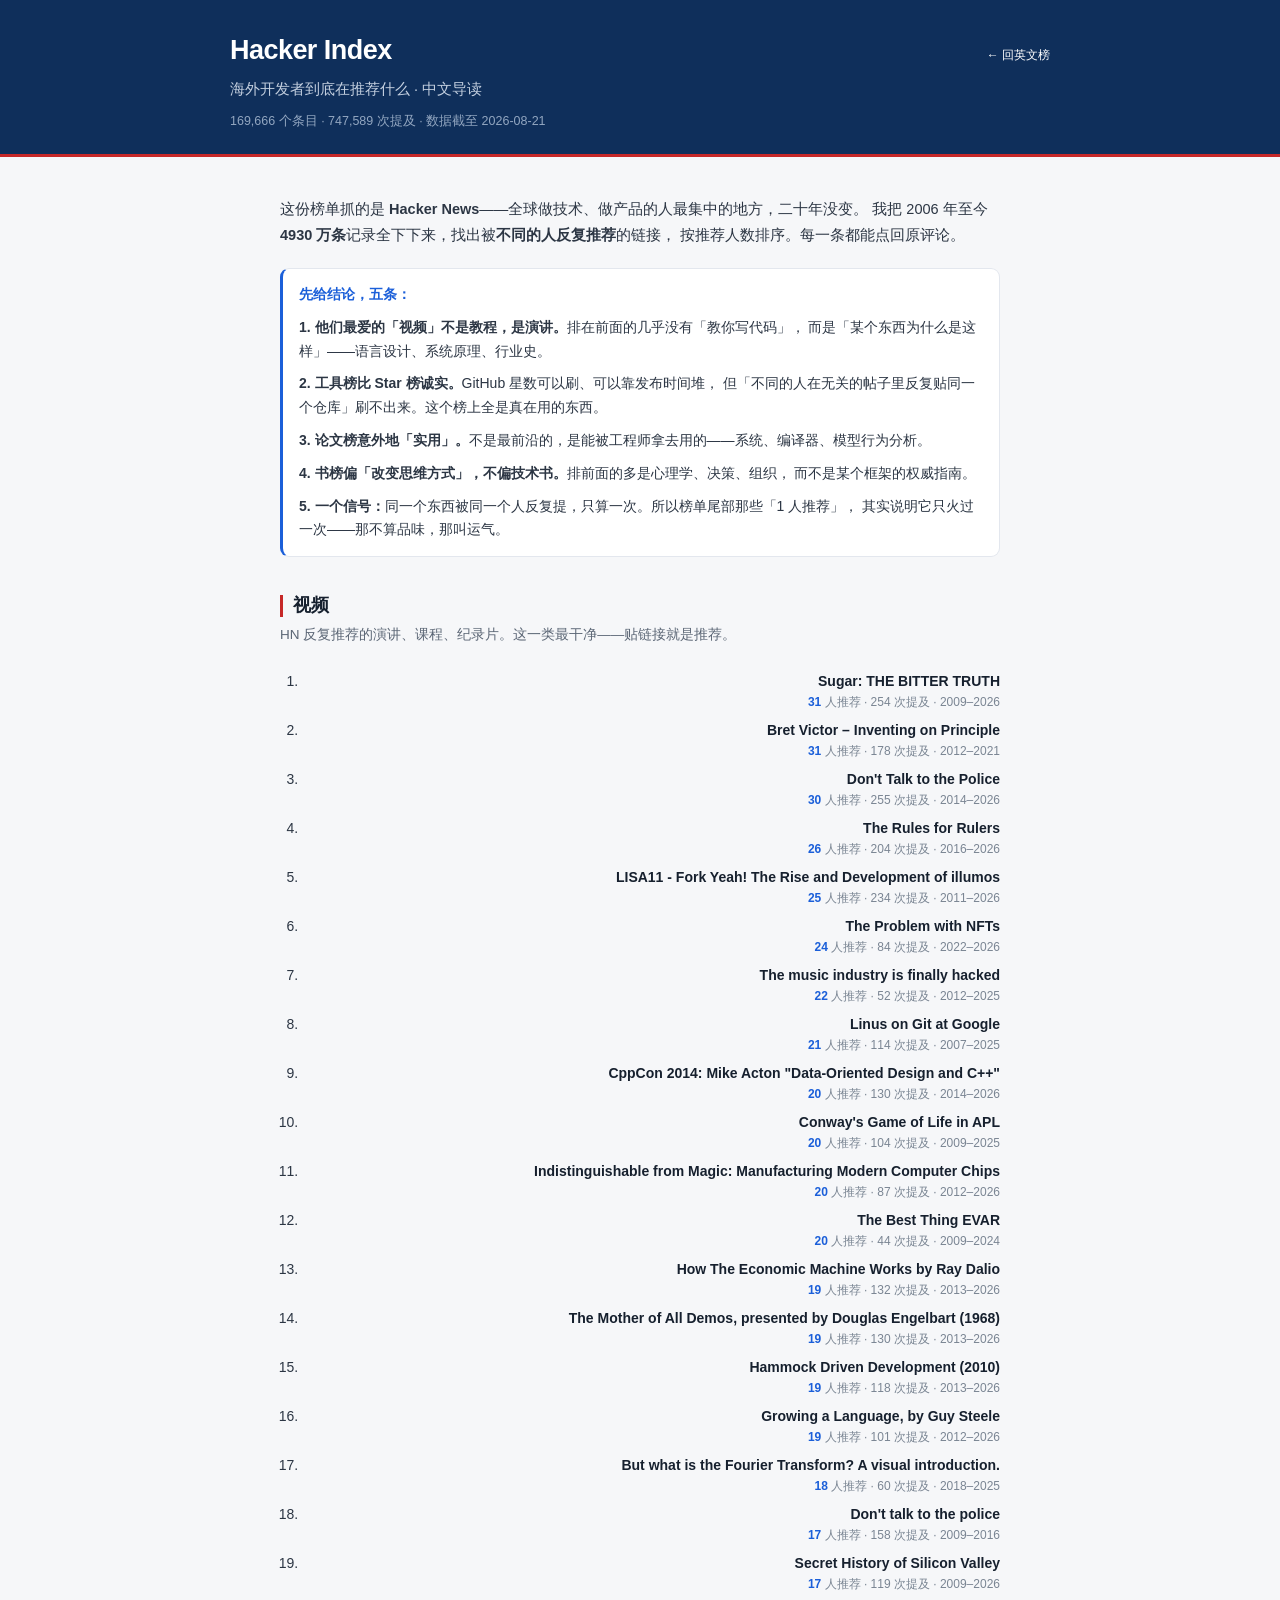
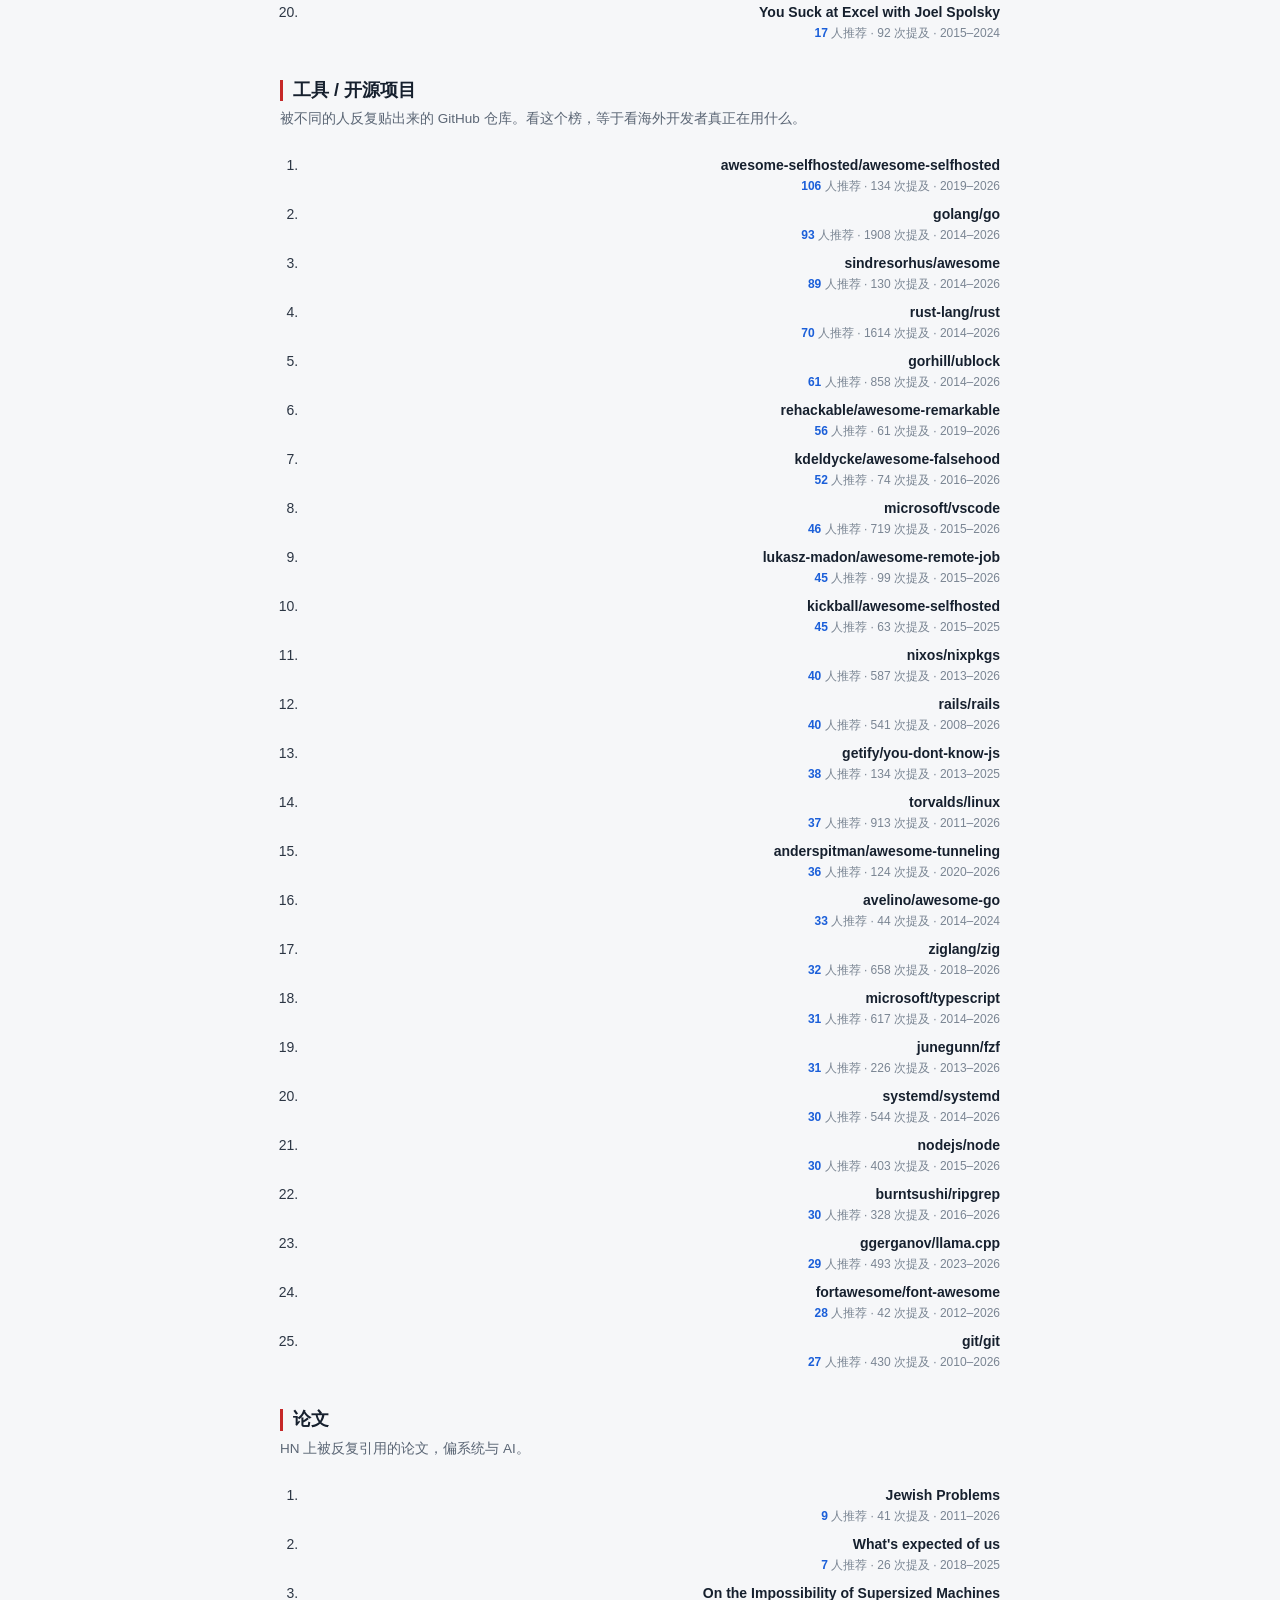
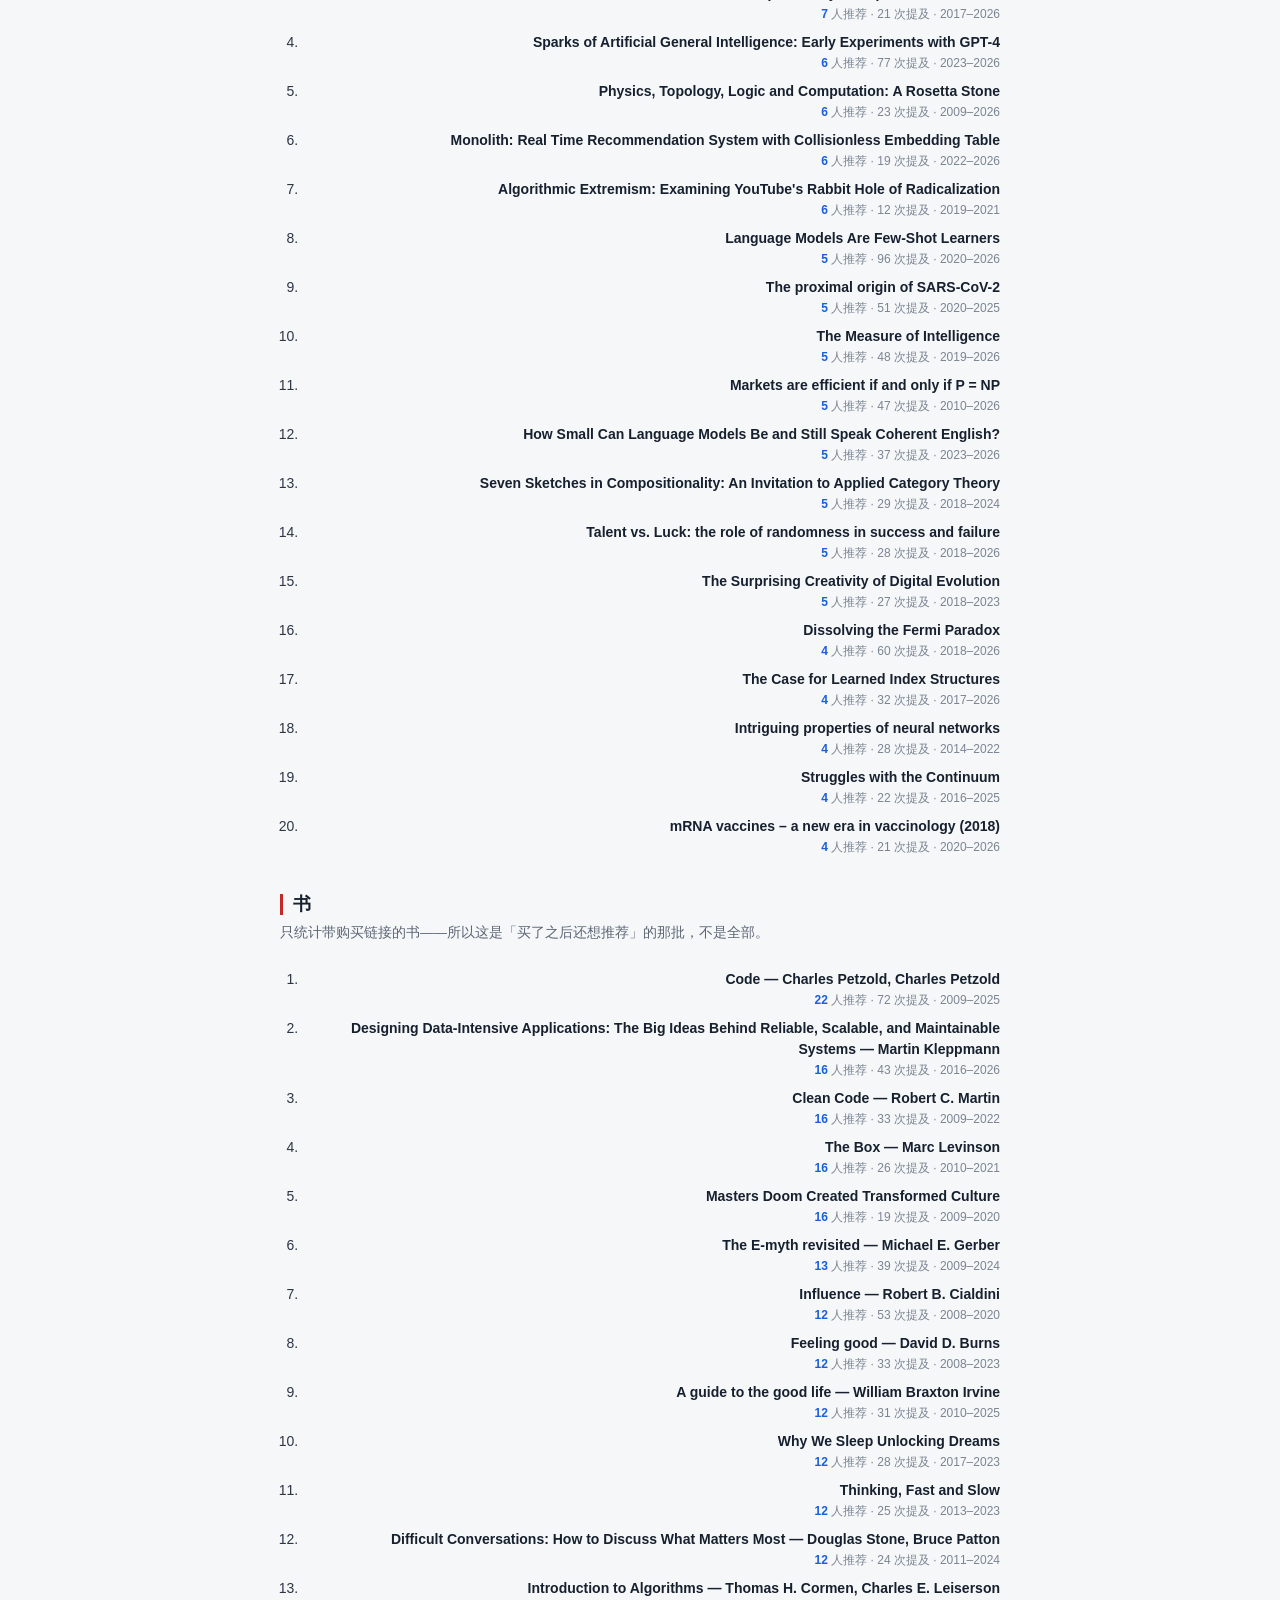
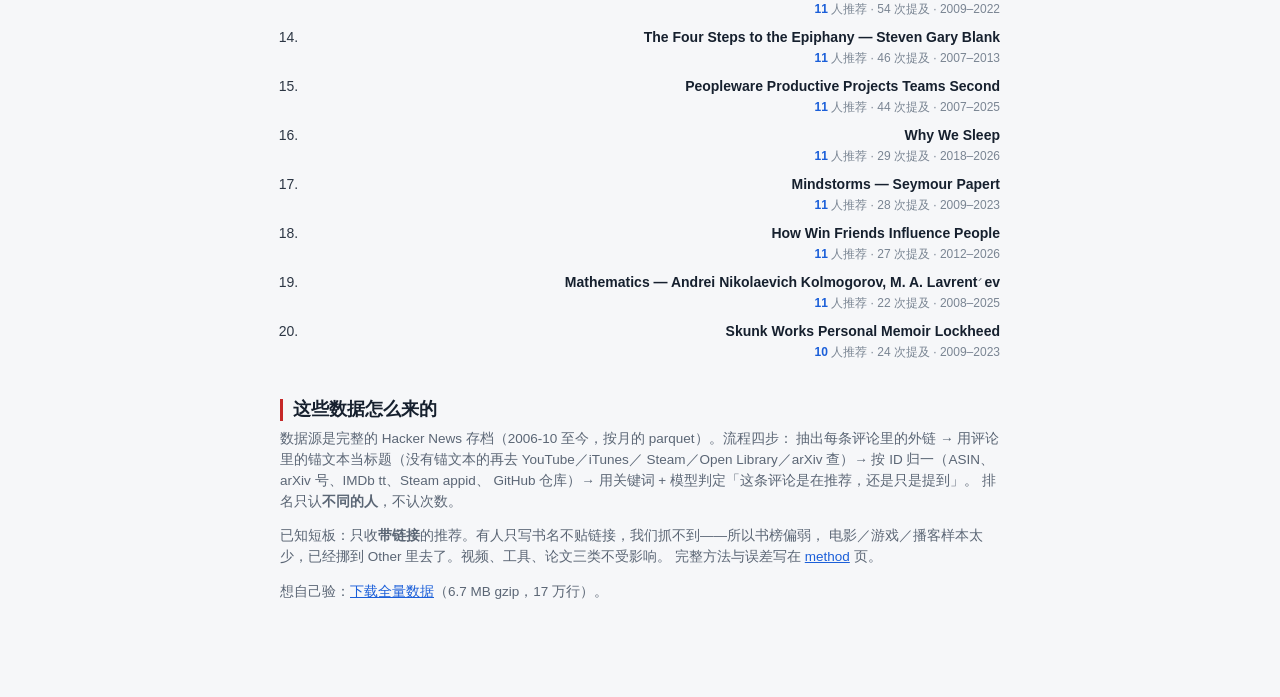
==== zh.html @ 1860032e "shell" ====
<!doctype html>
<html lang="zh-CN">
<head>
<meta charset="utf-8">
<meta name="viewport" content="width=device-width, initial-scale=1">
<title>海外开发者到底在推荐什么 · Hacker Index 中文导读</title>
<meta name="description" content="从 Hacker News 二十年 4930 万条记录里挖出来的品味画像：他们反复推荐的视频、工具、论文和书。">
<link rel="stylesheet" href="style.css">
<style>
  .prose { max-width: 760px; padding: 26px 20px 80px; }
  .prose h2 { font-size: 18px; margin: 38px 0 8px; padding-left: 10px; border-left: 3px solid var(--red); }
  .prose .blurb { color: #5b6675; font-size: 13.5px; margin: 0 0 14px; }
  ol.rank { margin: 0; padding-left: 22px; }
  ol.rank li { margin: 9px 0; font-size: 14px; line-height: 1.5; }
  ol.rank a { color: var(--ink); text-decoration: none; font-weight: 560; }
  ol.rank a:hover { color: var(--blue); text-decoration: underline; }
  ol.rank .m { display: block; color: #7a8593; font-size: 12px; margin-top: 1px; font-variant-numeric: tabular-nums; }
  ol.rank .m b { color: var(--blue); }
  .lede-cn { font-size: 15px; color: #33404f; line-height: 1.75; }
  .take { background: var(--card); border: 1px solid var(--line); border-left: 3px solid var(--blue);
           border-radius: 9px; padding: 14px 16px; margin: 20px 0; }
  .take p { margin: 0 0 9px; font-size: 14px; line-height: 1.7; }
  .take p:last-child { margin-bottom: 0; }
  .k { color: var(--blue); font-weight: 600; }
</style>
</head>
<body>
<header class="masthead">
  <div class="wrap">
    <div class="topline">
      <h1><a href="./" style="color:inherit;text-decoration:none">Hacker Index</a></h1>
      <div class="lang"><a href="./" style="color:#fff;font-size:12px;text-decoration:none">← 回英文榜</a></div>
    </div>
    <p class="lede">海外开发者到底在推荐什么 · 中文导读</p>
    <p class="stats">169,666 个条目 · 747,589 次提及 · 数据截至 2026-08-21</p>
  </div>
</header>

<main class="wrap prose">
  <p class="lede-cn">
    这份榜单抓的是 <b>Hacker News</b>——全球做技术、做产品的人最集中的地方，二十年没变。
    我把 2006 年至今 <b>4930 万条</b>记录全下下来，找出被<b>不同的人反复推荐</b>的链接，
    按推荐人数排序。每一条都能点回原评论。
  </p>

  <div class="take">
    <p><span class="k">先给结论，五条：</span></p>
    <p><b>1. 他们最爱的「视频」不是教程，是演讲。</b>排在前面的几乎没有「教你写代码」，
       而是「某个东西为什么是这样」——语言设计、系统原理、行业史。</p>
    <p><b>2. 工具榜比 Star 榜诚实。</b>GitHub 星数可以刷、可以靠发布时间堆，
       但「不同的人在无关的帖子里反复贴同一个仓库」刷不出来。这个榜上全是真在用的东西。</p>
    <p><b>3. 论文榜意外地「实用」。</b>不是最前沿的，是能被工程师拿去用的——系统、编译器、模型行为分析。</p>
    <p><b>4. 书榜偏「改变思维方式」，不偏技术书。</b>排前面的多是心理学、决策、组织，
       而不是某个框架的权威指南。</p>
    <p><b>5. 一个信号：</b>同一个东西被同一个人反复提，只算一次。所以榜单尾部那些「1 人推荐」，
       其实说明它只火过一次——那不算品味，那叫运气。</p>
  </div>

  <h2>视频</h2>
  <p class="blurb">HN 反复推荐的演讲、课程、纪录片。这一类最干净——贴链接就是推荐。</p>
  <ol class="rank">
<li><a href="https://www.youtube.com/watch?v=dBnniua6-oM" target="_blank" rel="noopener nofollow">Sugar: THE BITTER TRUTH</a><span class="m"><b>31</b> 人推荐 · 254 次提及 · 2009–2026</span></li>
<li><a href="http://vimeo.com/36579366" target="_blank" rel="noopener nofollow">Bret Victor – Inventing on Principle</a><span class="m"><b>31</b> 人推荐 · 178 次提及 · 2012–2021</span></li>
<li><a href="https://www.youtube.com/watch?v=d-7o9xYp7eE" target="_blank" rel="noopener nofollow">Don't Talk to the Police</a><span class="m"><b>30</b> 人推荐 · 255 次提及 · 2014–2026</span></li>
<li><a href="https://www.youtube.com/watch?v=rStL7niR7gs" target="_blank" rel="noopener nofollow">The Rules for Rulers</a><span class="m"><b>26</b> 人推荐 · 204 次提及 · 2016–2026</span></li>
<li><a href="https://www.youtube.com/watch?v=-zRN7XLCRhc" target="_blank" rel="noopener nofollow">LISA11 - Fork Yeah! The Rise and Development of illumos</a><span class="m"><b>25</b> 人推荐 · 234 次提及 · 2011–2026</span></li>
<li><a href="https://www.youtube.com/watch?v=YQ_xWvX1n9g" target="_blank" rel="noopener nofollow">The Problem with NFTs</a><span class="m"><b>24</b> 人推荐 · 84 次提及 · 2022–2026</span></li>
<li><a href="https://www.youtube.com/watch?v=5pidokakU4I" target="_blank" rel="noopener nofollow">The music industry is finally hacked</a><span class="m"><b>22</b> 人推荐 · 52 次提及 · 2012–2025</span></li>
<li><a href="https://www.youtube.com/watch?v=4XpnKHJAok8" target="_blank" rel="noopener nofollow">Linus on Git at Google</a><span class="m"><b>21</b> 人推荐 · 114 次提及 · 2007–2025</span></li>
<li><a href="https://www.youtube.com/watch?v=rX0ItVEVjHc" target="_blank" rel="noopener nofollow">CppCon 2014: Mike Acton "Data-Oriented Design and C++"</a><span class="m"><b>20</b> 人推荐 · 130 次提及 · 2014–2026</span></li>
<li><a href="https://www.youtube.com/watch?v=a9xAKttWgP4" target="_blank" rel="noopener nofollow">Conway's Game of Life in APL</a><span class="m"><b>20</b> 人推荐 · 104 次提及 · 2009–2025</span></li>
<li><a href="https://www.youtube.com/watch?v=NGFhc8R_uO4" target="_blank" rel="noopener nofollow">Indistinguishable from Magic: Manufacturing Modern Computer Chips</a><span class="m"><b>20</b> 人推荐 · 87 次提及 · 2012–2026</span></li>
<li><a href="http://www.youtube.com/watch?v=8r1CZTLk-Gk" target="_blank" rel="noopener nofollow">The Best Thing EVAR</a><span class="m"><b>20</b> 人推荐 · 44 次提及 · 2009–2024</span></li>
<li><a href="https://www.youtube.com/watch?v=PHe0bXAIuk0" target="_blank" rel="noopener nofollow">How The Economic Machine Works by Ray Dalio</a><span class="m"><b>19</b> 人推荐 · 132 次提及 · 2013–2026</span></li>
<li><a href="https://www.youtube.com/watch?v=yJDv-zdhzMY" target="_blank" rel="noopener nofollow">The Mother of All Demos, presented by Douglas Engelbart (1968)</a><span class="m"><b>19</b> 人推荐 · 130 次提及 · 2013–2026</span></li>
<li><a href="https://www.youtube.com/watch?v=f84n5oFoZBc" target="_blank" rel="noopener nofollow">Hammock Driven Development (2010)</a><span class="m"><b>19</b> 人推荐 · 118 次提及 · 2013–2026</span></li>
<li><a href="https://www.youtube.com/watch?v=_ahvzDzKdB0" target="_blank" rel="noopener nofollow">Growing a Language, by Guy Steele</a><span class="m"><b>19</b> 人推荐 · 101 次提及 · 2012–2026</span></li>
<li><a href="https://www.youtube.com/watch?v=spUNpyF58BY" target="_blank" rel="noopener nofollow">But what is the Fourier Transform? A visual introduction.</a><span class="m"><b>18</b> 人推荐 · 60 次提及 · 2018–2025</span></li>
<li><a href="https://www.youtube.com/watch?v=6wXkI4t7nuc" target="_blank" rel="noopener nofollow">Don't talk to the police</a><span class="m"><b>17</b> 人推荐 · 158 次提及 · 2009–2016</span></li>
<li><a href="https://www.youtube.com/watch?v=ZTC_RxWN_xo" target="_blank" rel="noopener nofollow">Secret History of Silicon Valley</a><span class="m"><b>17</b> 人推荐 · 119 次提及 · 2009–2026</span></li>
<li><a href="https://www.youtube.com/watch?v=0nbkaYsR94c" target="_blank" rel="noopener nofollow">You Suck at Excel with Joel Spolsky</a><span class="m"><b>17</b> 人推荐 · 92 次提及 · 2015–2024</span></li>
  </ol>

  <h2>工具 / 开源项目</h2>
  <p class="blurb">被不同的人反复贴出来的 GitHub 仓库。看这个榜，等于看海外开发者真正在用什么。</p>
  <ol class="rank">
<li><a href="https://github.com/awesome-selfhosted/awesome-selfhosted" target="_blank" rel="noopener nofollow">awesome-selfhosted/awesome-selfhosted</a><span class="m"><b>106</b> 人推荐 · 134 次提及 · 2019–2026</span></li>
<li><a href="https://github.com/golang/go/wiki/SliceTricks" target="_blank" rel="noopener nofollow">golang/go</a><span class="m"><b>93</b> 人推荐 · 1908 次提及 · 2014–2026</span></li>
<li><a href="https://github.com/sindresorhus/awesome" target="_blank" rel="noopener nofollow">sindresorhus/awesome</a><span class="m"><b>89</b> 人推荐 · 130 次提及 · 2014–2026</span></li>
<li><a href="https://github.com/rust-lang/rust/issues/54878" target="_blank" rel="noopener nofollow">rust-lang/rust</a><span class="m"><b>70</b> 人推荐 · 1614 次提及 · 2014–2026</span></li>
<li><a href="https://github.com/gorhill/uBlock" target="_blank" rel="noopener nofollow">gorhill/ublock</a><span class="m"><b>61</b> 人推荐 · 858 次提及 · 2014–2026</span></li>
<li><a href="https://github.com/reHackable/awesome-reMarkable" target="_blank" rel="noopener nofollow">rehackable/awesome-remarkable</a><span class="m"><b>56</b> 人推荐 · 61 次提及 · 2019–2026</span></li>
<li><a href="https://github.com/kdeldycke/awesome-falsehood" target="_blank" rel="noopener nofollow">kdeldycke/awesome-falsehood</a><span class="m"><b>52</b> 人推荐 · 74 次提及 · 2016–2026</span></li>
<li><a href="https://github.com/microsoft/vscode" target="_blank" rel="noopener nofollow">microsoft/vscode</a><span class="m"><b>46</b> 人推荐 · 719 次提及 · 2015–2026</span></li>
<li><a href="https://github.com/lukasz-madon/awesome-remote-job" target="_blank" rel="noopener nofollow">lukasz-madon/awesome-remote-job</a><span class="m"><b>45</b> 人推荐 · 99 次提及 · 2015–2026</span></li>
<li><a href="https://github.com/Kickball/awesome-selfhosted" target="_blank" rel="noopener nofollow">kickball/awesome-selfhosted</a><span class="m"><b>45</b> 人推荐 · 63 次提及 · 2015–2025</span></li>
<li><a href="https://github.com/NixOS/nixpkgs" target="_blank" rel="noopener nofollow">nixos/nixpkgs</a><span class="m"><b>40</b> 人推荐 · 587 次提及 · 2013–2026</span></li>
<li><a href="https://github.com/rails/rails/issues/5228" target="_blank" rel="noopener nofollow">rails/rails</a><span class="m"><b>40</b> 人推荐 · 541 次提及 · 2008–2026</span></li>
<li><a href="https://github.com/getify/You-Dont-Know-JS" target="_blank" rel="noopener nofollow">getify/you-dont-know-js</a><span class="m"><b>38</b> 人推荐 · 134 次提及 · 2013–2025</span></li>
<li><a href="https://github.com/torvalds/linux" target="_blank" rel="noopener nofollow">torvalds/linux</a><span class="m"><b>37</b> 人推荐 · 913 次提及 · 2011–2026</span></li>
<li><a href="https://github.com/anderspitman/awesome-tunneling" target="_blank" rel="noopener nofollow">anderspitman/awesome-tunneling</a><span class="m"><b>36</b> 人推荐 · 124 次提及 · 2020–2026</span></li>
<li><a href="https://github.com/avelino/awesome-go" target="_blank" rel="noopener nofollow">avelino/awesome-go</a><span class="m"><b>33</b> 人推荐 · 44 次提及 · 2014–2024</span></li>
<li><a href="https://github.com/ziglang/zig/issues/16270" target="_blank" rel="noopener nofollow">ziglang/zig</a><span class="m"><b>32</b> 人推荐 · 658 次提及 · 2018–2026</span></li>
<li><a href="https://github.com/microsoft/TypeScript/issues/14833" target="_blank" rel="noopener nofollow">microsoft/typescript</a><span class="m"><b>31</b> 人推荐 · 617 次提及 · 2014–2026</span></li>
<li><a href="https://github.com/junegunn/fzf" target="_blank" rel="noopener nofollow">junegunn/fzf</a><span class="m"><b>31</b> 人推荐 · 226 次提及 · 2013–2026</span></li>
<li><a href="https://github.com/systemd/systemd/issues/2402" target="_blank" rel="noopener nofollow">systemd/systemd</a><span class="m"><b>30</b> 人推荐 · 544 次提及 · 2014–2026</span></li>
<li><a href="https://github.com/nodejs/node" target="_blank" rel="noopener nofollow">nodejs/node</a><span class="m"><b>30</b> 人推荐 · 403 次提及 · 2015–2026</span></li>
<li><a href="https://github.com/BurntSushi/ripgrep" target="_blank" rel="noopener nofollow">burntsushi/ripgrep</a><span class="m"><b>30</b> 人推荐 · 328 次提及 · 2016–2026</span></li>
<li><a href="https://github.com/ggerganov/llama.cpp" target="_blank" rel="noopener nofollow">ggerganov/llama.cpp</a><span class="m"><b>29</b> 人推荐 · 493 次提及 · 2023–2026</span></li>
<li><a href="https://github.com/FortAwesome/Font-Awesome" target="_blank" rel="noopener nofollow">fortawesome/font-awesome</a><span class="m"><b>28</b> 人推荐 · 42 次提及 · 2012–2026</span></li>
<li><a href="https://github.com/git/git" target="_blank" rel="noopener nofollow">git/git</a><span class="m"><b>27</b> 人推荐 · 430 次提及 · 2010–2026</span></li>
  </ol>

  <h2>论文</h2>
  <p class="blurb">HN 上被反复引用的论文，偏系统与 AI。</p>
  <ol class="rank">
<li><a href="https://arxiv.org/abs/1110.1556" target="_blank" rel="noopener nofollow">Jewish Problems</a><span class="m"><b>9</b> 人推荐 · 41 次提及 · 2011–2026</span></li>
<li><a href="https://www.nature.com/articles/436150a" target="_blank" rel="noopener nofollow">What's expected of us</a><span class="m"><b>7</b> 人推荐 · 26 次提及 · 2018–2025</span></li>
<li><a href="https://arxiv.org/abs/1703.10987" target="_blank" rel="noopener nofollow">On the Impossibility of Supersized Machines</a><span class="m"><b>7</b> 人推荐 · 21 次提及 · 2017–2026</span></li>
<li><a href="https://arxiv.org/abs/2303.12712" target="_blank" rel="noopener nofollow">Sparks of Artificial General Intelligence: Early Experiments with GPT-4</a><span class="m"><b>6</b> 人推荐 · 77 次提及 · 2023–2026</span></li>
<li><a href="https://arxiv.org/abs/0903.0340" target="_blank" rel="noopener nofollow">Physics, Topology, Logic and Computation: A Rosetta Stone</a><span class="m"><b>6</b> 人推荐 · 23 次提及 · 2009–2026</span></li>
<li><a href="https://arxiv.org/abs/2209.07663" target="_blank" rel="noopener nofollow">Monolith: Real Time Recommendation System with Collisionless Embedding Table</a><span class="m"><b>6</b> 人推荐 · 19 次提及 · 2022–2026</span></li>
<li><a href="https://arxiv.org/abs/1912.11211" target="_blank" rel="noopener nofollow">Algorithmic Extremism: Examining YouTube's Rabbit Hole of Radicalization</a><span class="m"><b>6</b> 人推荐 · 12 次提及 · 2019–2021</span></li>
<li><a href="https://arxiv.org/abs/2005.14165" target="_blank" rel="noopener nofollow">Language Models Are Few-Shot Learners</a><span class="m"><b>5</b> 人推荐 · 96 次提及 · 2020–2026</span></li>
<li><a href="https://www.nature.com/articles/s41591-020-0820-9" target="_blank" rel="noopener nofollow">The proximal origin of SARS-CoV-2</a><span class="m"><b>5</b> 人推荐 · 51 次提及 · 2020–2025</span></li>
<li><a href="https://arxiv.org/abs/1911.01547" target="_blank" rel="noopener nofollow">The Measure of Intelligence</a><span class="m"><b>5</b> 人推荐 · 48 次提及 · 2019–2026</span></li>
<li><a href="https://arxiv.org/abs/1002.2284" target="_blank" rel="noopener nofollow">Markets are efficient if and only if P = NP</a><span class="m"><b>5</b> 人推荐 · 47 次提及 · 2010–2026</span></li>
<li><a href="https://arxiv.org/abs/2305.07759" target="_blank" rel="noopener nofollow">How Small Can Language Models Be and Still Speak Coherent English?</a><span class="m"><b>5</b> 人推荐 · 37 次提及 · 2023–2026</span></li>
<li><a href="https://arxiv.org/abs/1803.05316" target="_blank" rel="noopener nofollow">Seven Sketches in Compositionality: An Invitation to Applied Category Theory</a><span class="m"><b>5</b> 人推荐 · 29 次提及 · 2018–2024</span></li>
<li><a href="https://arxiv.org/abs/1802.07068" target="_blank" rel="noopener nofollow">Talent vs. Luck: the role of randomness in success and failure</a><span class="m"><b>5</b> 人推荐 · 28 次提及 · 2018–2026</span></li>
<li><a href="https://arxiv.org/abs/1803.03453" target="_blank" rel="noopener nofollow">The Surprising Creativity of Digital Evolution</a><span class="m"><b>5</b> 人推荐 · 27 次提及 · 2018–2023</span></li>
<li><a href="https://arxiv.org/abs/1806.02404" target="_blank" rel="noopener nofollow">Dissolving the Fermi Paradox</a><span class="m"><b>4</b> 人推荐 · 60 次提及 · 2018–2026</span></li>
<li><a href="https://arxiv.org/abs/1712.01208" target="_blank" rel="noopener nofollow">The Case for Learned Index Structures</a><span class="m"><b>4</b> 人推荐 · 32 次提及 · 2017–2026</span></li>
<li><a href="https://arxiv.org/abs/1312.6199" target="_blank" rel="noopener nofollow">Intriguing properties of neural networks</a><span class="m"><b>4</b> 人推荐 · 28 次提及 · 2014–2022</span></li>
<li><a href="https://arxiv.org/abs/1609.01421" target="_blank" rel="noopener nofollow">Struggles with the Continuum</a><span class="m"><b>4</b> 人推荐 · 22 次提及 · 2016–2025</span></li>
<li><a href="https://www.nature.com/articles/nrd.2017.243" target="_blank" rel="noopener nofollow">mRNA vaccines – a new era in vaccinology (2018)</a><span class="m"><b>4</b> 人推荐 · 21 次提及 · 2020–2026</span></li>
  </ol>

  <h2>书</h2>
  <p class="blurb">只统计带购买链接的书——所以这是「买了之后还想推荐」的那批，不是全部。</p>
  <ol class="rank">
<li><a href="https://www.amazon.com/Code-Language-Computer-Hardware-Software/dp/0735611319" target="_blank" rel="noopener nofollow">Code — Charles Petzold, Charles Petzold</a><span class="m"><b>22</b> 人推荐 · 72 次提及 · 2009–2025</span></li>
<li><a href="https://www.amazon.com/Designing-Data-Intensive-Applications-Reliable-Maintainable/dp/1449373321" target="_blank" rel="noopener nofollow">Designing Data-Intensive Applications: The Big Ideas Behind Reliable, Scalable, and Maintainable Systems — Martin Kleppmann</a><span class="m"><b>16</b> 人推荐 · 43 次提及 · 2016–2026</span></li>
<li><a href="http://www.amazon.com/Clean-Code-Handbook-Software-Craftsmanship/dp/0132350882" target="_blank" rel="noopener nofollow">Clean Code — Robert C. Martin</a><span class="m"><b>16</b> 人推荐 · 33 次提及 · 2009–2022</span></li>
<li><a href="http://www.amazon.com/The-Box-Shipping-Container-Smaller/dp/0691136408" target="_blank" rel="noopener nofollow">The Box — Marc Levinson</a><span class="m"><b>16</b> 人推荐 · 26 次提及 · 2010–2021</span></li>
<li><a href="http://www.amazon.com/Masters-Doom-Created-Transformed-Culture/dp/0812972155" target="_blank" rel="noopener nofollow">Masters Doom Created Transformed Culture</a><span class="m"><b>16</b> 人推荐 · 19 次提及 · 2009–2020</span></li>
<li><a href="http://www.amazon.com/E-Myth-Revisited-Small-Businesses-About/dp/0887307280" target="_blank" rel="noopener nofollow">The E-myth revisited — Michael E. Gerber</a><span class="m"><b>13</b> 人推荐 · 39 次提及 · 2009–2024</span></li>
<li><a href="https://www.amazon.com/Influence-Psychology-Persuasion-Robert-Cialdini/dp/006124189X" target="_blank" rel="noopener nofollow">Influence — Robert B. Cialdini</a><span class="m"><b>12</b> 人推荐 · 53 次提及 · 2008–2020</span></li>
<li><a href="https://www.amazon.com/Feeling-Good-New-Mood-Therapy/dp/0380810336" target="_blank" rel="noopener nofollow">Feeling good — David D. Burns</a><span class="m"><b>12</b> 人推荐 · 33 次提及 · 2008–2023</span></li>
<li><a href="http://www.amazon.com/Guide-Good-Life-Ancient-Stoic/dp/0195374614" target="_blank" rel="noopener nofollow">A guide to the good life — William Braxton Irvine</a><span class="m"><b>12</b> 人推荐 · 31 次提及 · 2010–2025</span></li>
<li><a href="https://www.amazon.com/Why-We-Sleep-Unlocking-Dreams/dp/1501144316" target="_blank" rel="noopener nofollow">Why We Sleep Unlocking Dreams</a><span class="m"><b>12</b> 人推荐 · 28 次提及 · 2017–2023</span></li>
<li><a href="http://www.amazon.com/Thinking-Fast-Slow-Daniel-Kahneman/dp/0374533555" target="_blank" rel="noopener nofollow">Thinking, Fast and Slow</a><span class="m"><b>12</b> 人推荐 · 25 次提及 · 2013–2023</span></li>
<li><a href="https://www.amazon.com/Difficult-Conversations-Discuss-What-Matters/dp/0143118447" target="_blank" rel="noopener nofollow">Difficult Conversations: How to Discuss What Matters Most — Douglas Stone, Bruce Patton</a><span class="m"><b>12</b> 人推荐 · 24 次提及 · 2011–2024</span></li>
<li><a href="http://www.amazon.com/Introduction-Algorithms-Thomas-H-Cormen/dp/0262033844" target="_blank" rel="noopener nofollow">Introduction to Algorithms — Thomas H. Cormen, Charles E. Leiserson</a><span class="m"><b>11</b> 人推荐 · 54 次提及 · 2009–2022</span></li>
<li><a href="http://www.amazon.com/Four-Steps-Epiphany-Steven-Blank/dp/0976470705" target="_blank" rel="noopener nofollow">The Four Steps to the Epiphany — Steven Gary Blank</a><span class="m"><b>11</b> 人推荐 · 46 次提及 · 2007–2013</span></li>
<li><a href="http://www.amazon.com/Peopleware-Productive-Projects-Teams-Second/dp/0932633439" target="_blank" rel="noopener nofollow">Peopleware Productive Projects Teams Second</a><span class="m"><b>11</b> 人推荐 · 44 次提及 · 2007–2025</span></li>
<li><a href="https://www.goodreads.com/book/show/34466963-why-we-sleep" target="_blank" rel="noopener nofollow">Why We Sleep</a><span class="m"><b>11</b> 人推荐 · 29 次提及 · 2018–2026</span></li>
<li><a href="http://www.amazon.com/Mindstorms-Children-Computers-Powerful-Ideas/dp/0465046746" target="_blank" rel="noopener nofollow">Mindstorms — Seymour Papert</a><span class="m"><b>11</b> 人推荐 · 28 次提及 · 2009–2023</span></li>
<li><a href="https://www.amazon.com/How-Win-Friends-Influence-People/dp/0671027034" target="_blank" rel="noopener nofollow">How Win Friends Influence People</a><span class="m"><b>11</b> 人推荐 · 27 次提及 · 2012–2026</span></li>
<li><a href="https://www.amazon.com/Mathematics-Content-Methods-Meaning-Volumes/dp/0486409163" target="_blank" rel="noopener nofollow">Mathematics — Andrei Nikolaevich Kolmogorov, M. A. Lavrentʹev</a><span class="m"><b>11</b> 人推荐 · 22 次提及 · 2008–2025</span></li>
<li><a href="http://www.amazon.com/Skunk-Works-Personal-Memoir-Lockheed/dp/0316743003" target="_blank" rel="noopener nofollow">Skunk Works Personal Memoir Lockheed</a><span class="m"><b>10</b> 人推荐 · 24 次提及 · 2009–2023</span></li>
  </ol>

  <h2>这些数据怎么来的</h2>
  <p class="blurb">
    数据源是完整的 Hacker News 存档（2006-10 至今，按月的 parquet）。流程四步：
    抽出每条评论里的外链 → 用评论里的锚文本当标题（没有锚文本的再去 YouTube／iTunes／
    Steam／Open Library／arXiv 查）→ 按 ID 归一（ASIN、arXiv 号、IMDb tt、Steam appid、
    GitHub 仓库）→ 用关键词 + 模型判定「这条评论是在推荐，还是只是提到」。
    排名只认<b>不同的人</b>，不认次数。
  </p>
  <p class="blurb">
    已知短板：只收<b>带链接</b>的推荐。有人只写书名不贴链接，我们抓不到——所以书榜偏弱，
    电影／游戏／播客样本太少，已经挪到 Other 里去了。视频、工具、论文三类不受影响。
    完整方法与误差写在 <a href="method.html">method</a> 页。
  </p>
  <p class="blurb">
    想自己验：<a href="data/entities.csv.gz">下载全量数据</a>（6.7 MB gzip，17 万行）。
  </p>
</main>
</body>
</html>
---- style.css ----
:root {
  --ink: #16202e;
  --muted: #66707f;
  --line: #e3e7ee;
  --bg: #f6f7f9;
  --card: #fff;
  --blue: #1b5fd9;
  --blue-soft: #eaf1fd;
  --navy: #0f2f5b;
  --red: #c62828;
}

* { box-sizing: border-box; }

html { -webkit-text-size-adjust: 100%; }

body {
  margin: 0;
  background: var(--bg);
  color: var(--ink);
  font: 15px/1.55 -apple-system, BlinkMacSystemFont, "SF Pro Text", "Segoe UI",
        "PingFang SC", "Hiragino Sans GB", "Microsoft YaHei", sans-serif;
}

.wrap { max-width: 860px; margin: 0 auto; padding: 0 20px; }

.masthead {
  background: var(--navy);
  color: #fff;
  padding: 30px 0 22px;
  border-bottom: 3px solid var(--red);
}
.masthead h1 { margin: 0 0 6px; font-size: 27px; letter-spacing: -.02em; font-weight: 650; }
.lede { margin: 0 0 12px; color: #c3cfdf; font-size: 14.5px; max-width: 640px; }
.stats { margin: 0; font-size: 12.5px; color: #92a6c0; font-variant-numeric: tabular-nums; }

.tabs {
  position: sticky;
  top: 0;
  z-index: 10;
  display: flex;
  gap: 4px;
  overflow-x: auto;
  padding: 10px 20px;
  background: rgba(246, 247, 249, .94);
  backdrop-filter: saturate(180%) blur(8px);
  border-bottom: 1px solid var(--line);
  scrollbar-width: none;
}
.tabs::-webkit-scrollbar { display: none; }
.tabs button {
  flex: 0 0 auto;
  border: 1px solid transparent;
  background: transparent;
  color: var(--muted);
  font: inherit;
  font-size: 13.5px;
  padding: 6px 11px;
  border-radius: 999px;
  cursor: pointer;
}
.tabs button:hover { background: #eceff4; color: var(--ink); }
.tabs button.on {
  background: var(--blue);
  border-color: var(--blue);
  color: #fff;
}
.tabs .n { opacity: .7; font-size: 11.5px; margin-left: 4px; }

.toolbar { display: flex; align-items: center; gap: 12px; margin: 18px 0 10px; }
#q {
  flex: 1;
  padding: 9px 13px;
  border: 1px solid var(--line);
  border-radius: 9px;
  background: var(--card);
  font: inherit;
  font-size: 14px;
  color: var(--ink);
  outline: none;
}
#q:focus { border-color: var(--blue); box-shadow: 0 0 0 3px var(--blue-soft); }
.count { font-size: 12.5px; color: var(--muted); white-space: nowrap; font-variant-numeric: tabular-nums; }

.list { list-style: none; margin: 0; padding: 0; }

.item {
  background: var(--card);
  border: 1px solid var(--line);
  border-radius: 11px;
  margin-bottom: 8px;
  overflow: hidden;
}
.item > .row {
  display: grid;
  grid-template-columns: 38px 1fr;
  gap: 4px;
  padding: 11px 14px 11px 8px;
  cursor: pointer;
  align-items: start;
}
.item > .row:hover { background: #fafbfd; }
.rank {
  color: #a6b0bd;
  font-size: 12.5px;
  font-variant-numeric: tabular-nums;
  text-align: right;
  padding-top: 2px;
}
.name {
  font-weight: 560;
  font-size: 15px;
  color: var(--ink);
  text-decoration: none;
  word-break: break-word;
}
.name:hover { color: var(--blue); }
.meta { margin-top: 3px; font-size: 12.5px; color: var(--muted); font-variant-numeric: tabular-nums; }
.meta b { color: var(--blue); font-weight: 620; }
.meta .dot { margin: 0 5px; opacity: .5; }

.ev { display: none; border-top: 1px solid var(--line); background: #fcfdfe; padding: 10px 14px 12px 50px; }
.item.open .ev { display: block; }
.ev h4 { margin: 0 0 6px; font-size: 12px; text-transform: uppercase; letter-spacing: .06em; color: var(--muted); font-weight: 600; }
.ev ul { margin: 0; padding: 0; list-style: none; }
.ev li { font-size: 13px; padding: 4px 0; color: #3b4657; }
.ev li a { color: var(--blue); text-decoration: none; }
.ev li a:hover { text-decoration: underline; }
.ev .by { color: var(--ink); font-weight: 560; }
.ev .tag {
  display: inline-block;
  font-size: 11px;
  padding: 1px 6px;
  border-radius: 4px;
  background: var(--blue-soft);
  color: var(--blue);
  margin-right: 6px;
}
.ev .tag.c { background: #fdecec; color: var(--red); }

.foot { margin: 22px 0 60px; font-size: 12.5px; color: var(--muted); }
.foot a { color: var(--blue); }

.empty { padding: 40px 0; text-align: center; color: var(--muted); font-size: 14px; }

@media (max-width: 560px) {
  .masthead h1 { font-size: 23px; }
  .lede { font-size: 13.5px; }
  .item > .row { grid-template-columns: 30px 1fr; padding: 10px 12px 10px 6px; }
  .ev { padding-left: 44px; }
}

.masthead h1 a { color: inherit; text-decoration: none; }

.prose { padding-top: 26px; padding-bottom: 70px; max-width: 720px; }
.prose h2 {
  font-size: 16px;
  margin: 30px 0 8px;
  padding-left: 10px;
  border-left: 3px solid var(--red);
  line-height: 1.2;
}
.prose p, .prose li { font-size: 14.5px; color: #2c3644; }
.prose ul, .prose ol { padding-left: 20px; }
.prose li { margin: 5px 0; }
.prose code {
  background: #eef1f6;
  padding: 1px 5px;
  border-radius: 4px;
  font-size: 12.5px;
}
.prose a { color: var(--blue); }
.prose .back { margin-top: 34px; font-size: 13.5px; }

.note {
  margin: 0 0 10px;
  padding: 7px 11px;
  background: #fff7e6;
  border: 1px solid #f0dcae;
  border-radius: 8px;
  font-size: 12.5px;
  color: #7a5c14;
}

.topline { display: flex; align-items: baseline; justify-content: space-between; gap: 12px; }
.lang { display: flex; gap: 4px; flex: 0 0 auto; }
.lang button {
  background: rgba(255,255,255,.08);
  border: 1px solid rgba(255,255,255,.18);
  color: #c3cfdf;
  font: inherit;
  font-size: 12px;
  padding: 3px 9px;
  border-radius: 999px;
  cursor: pointer;
}
.lang button:hover { color: #fff; border-color: rgba(255,255,255,.4); }
.lang button.on { background: #fff; color: var(--navy); border-color: #fff; font-weight: 600; }

.intro {
  margin: 18px 0 6px;
  padding: 14px 16px;
  background: var(--card);
  border: 1px solid var(--line);
  border-left: 3px solid var(--blue);
  border-radius: 9px;
}
.intro p { margin: 0 0 8px; font-size: 13.5px; color: #33404f; line-height: 1.6; }
.intro p:last-child { margin-bottom: 0; }

.morebtn {
  border: 1px solid var(--line);
  background: #fff;
  border-radius: 8px;
  padding: 8px 16px;
  font: inherit;
  color: var(--blue);
  cursor: pointer;
}
.morebtn:hover { background: var(--blue-soft); }
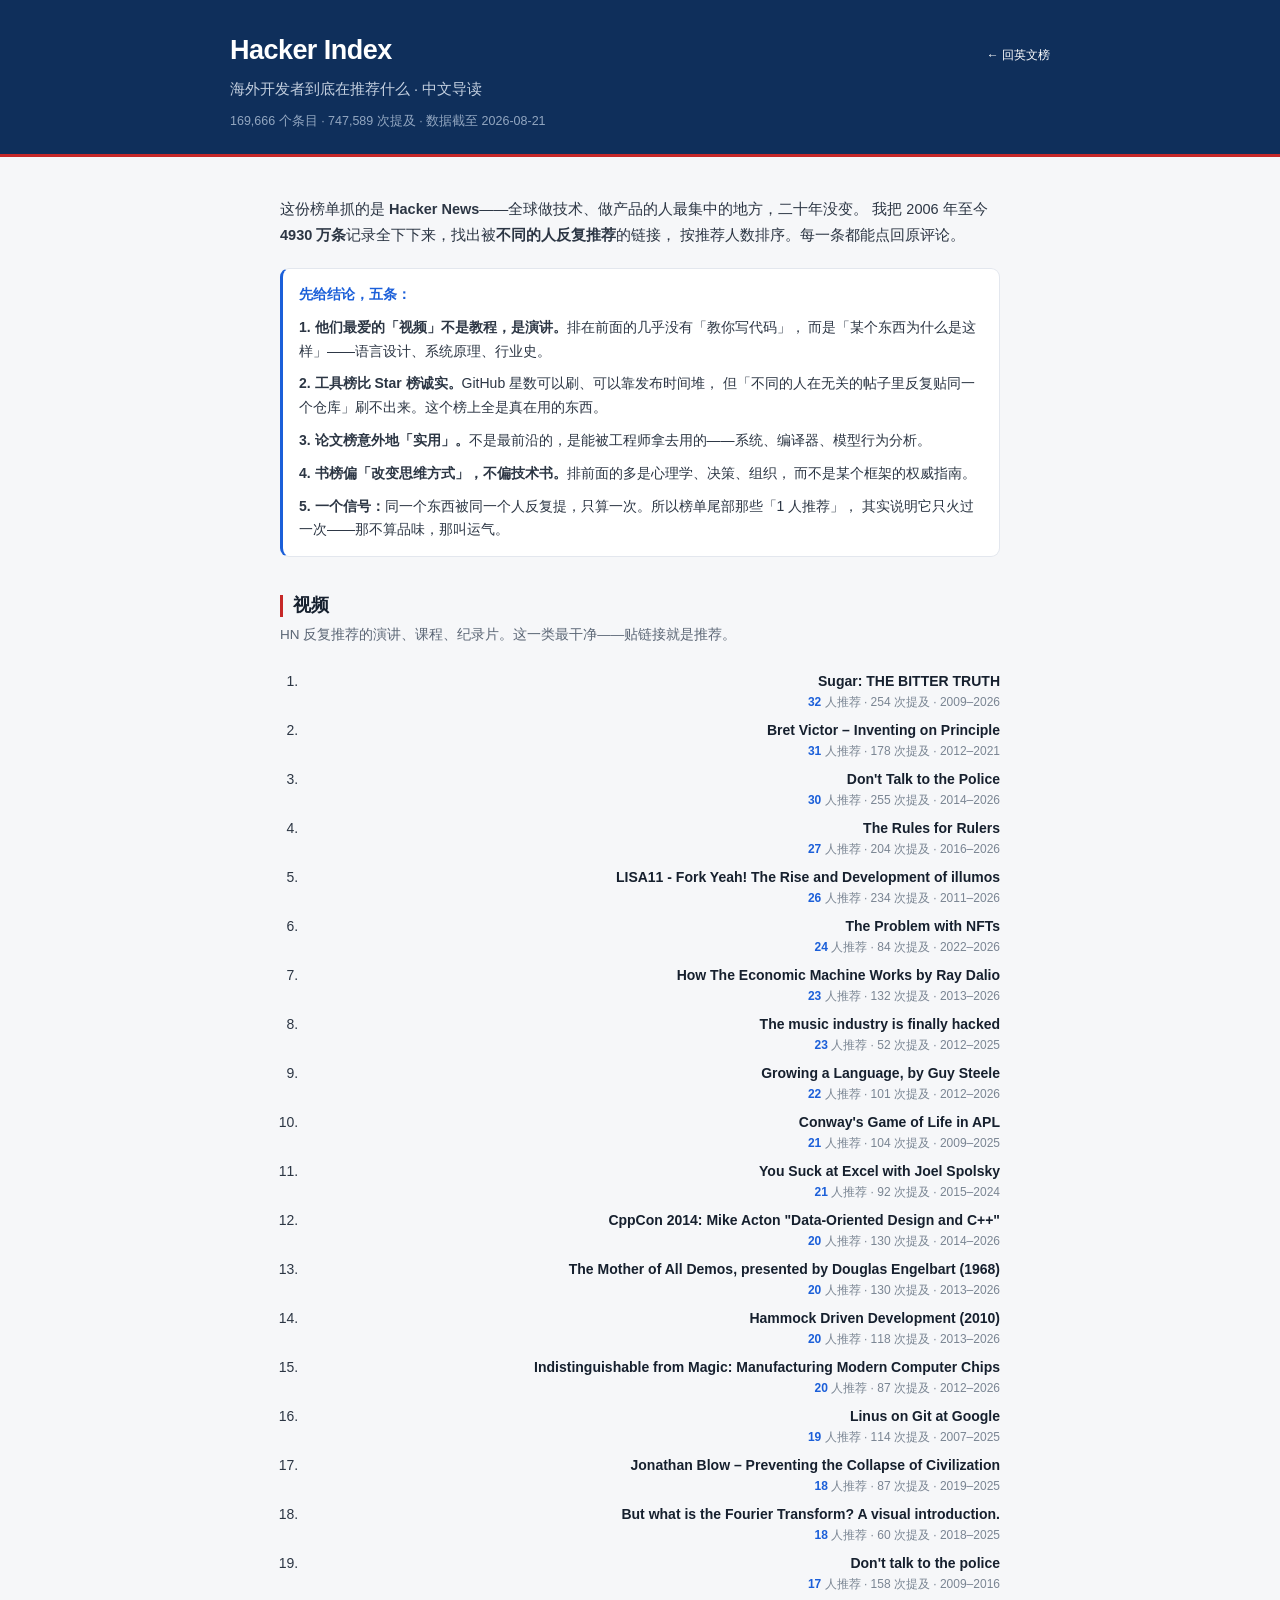
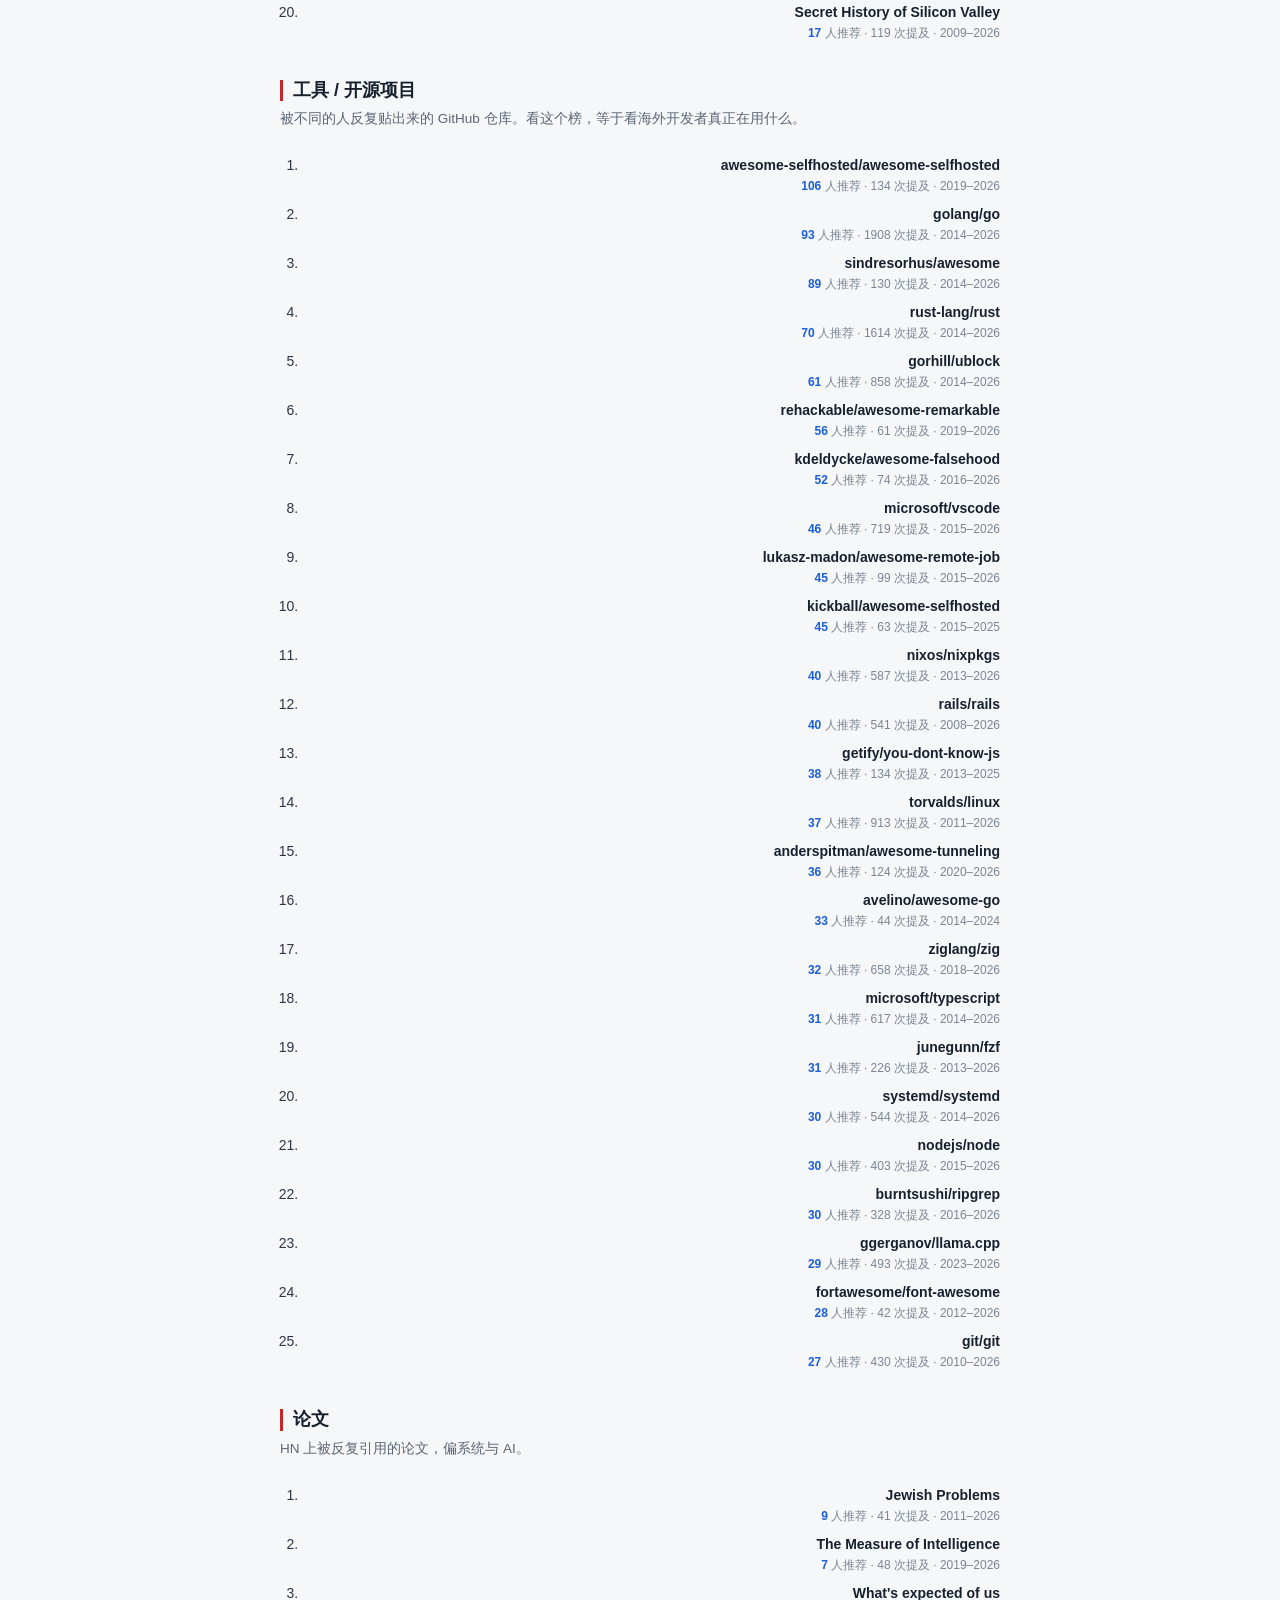
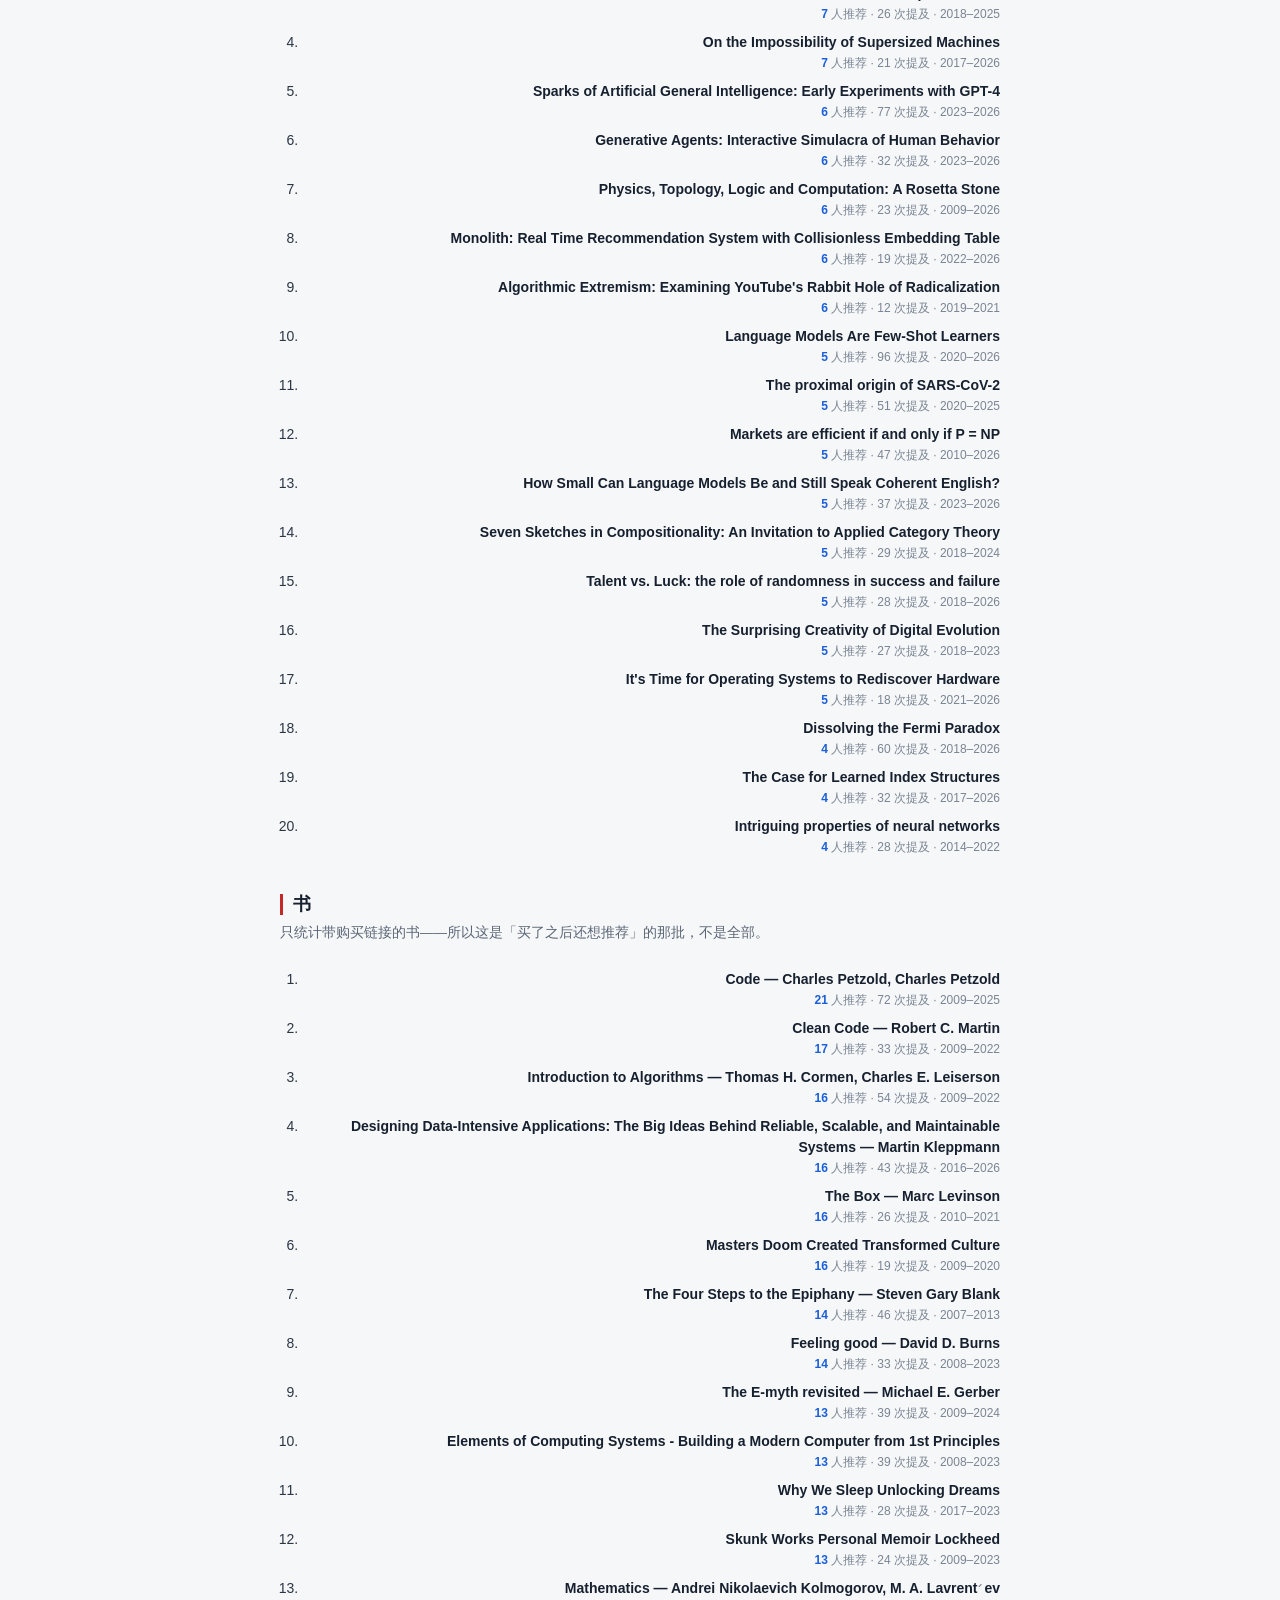
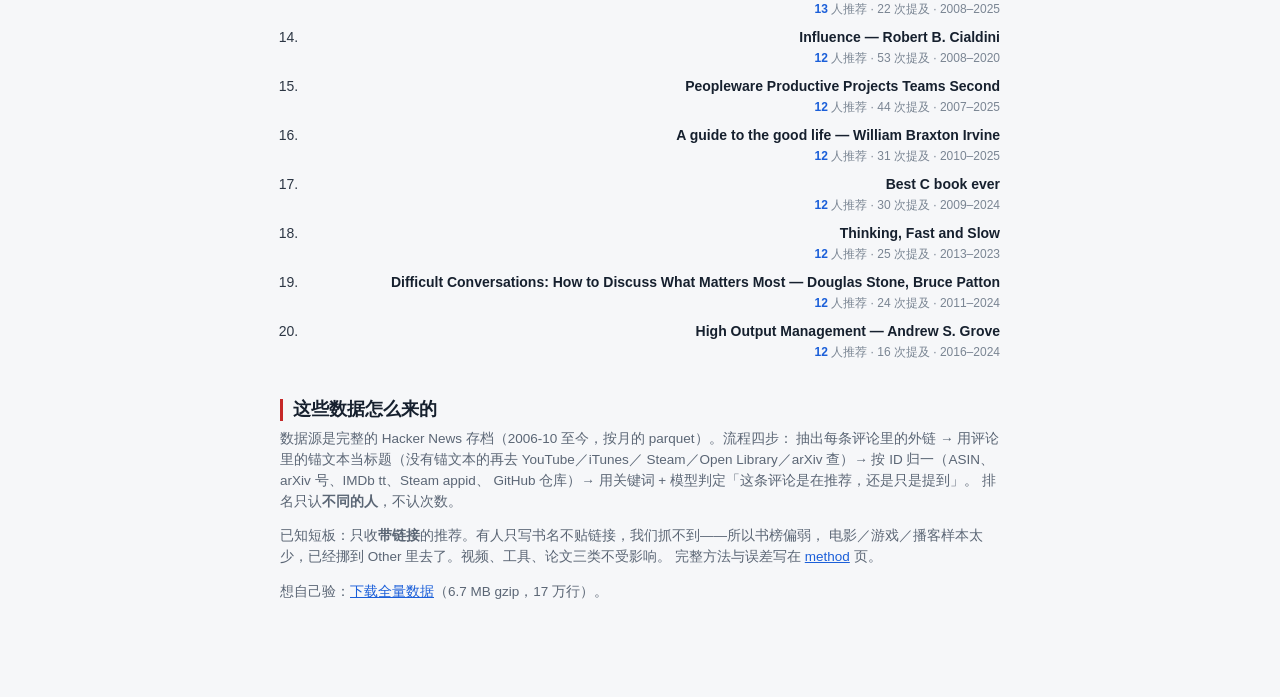
==== commit e97c8ef1: "update: zh page + ui" ====
--- a/zh.html
+++ b/zh.html
@@ -59,26 +59,26 @@
   <h2>视频</h2>
   <p class="blurb">HN 反复推荐的演讲、课程、纪录片。这一类最干净——贴链接就是推荐。</p>
   <ol class="rank">
-<li><a href="https://www.youtube.com/watch?v=dBnniua6-oM" target="_blank" rel="noopener nofollow">Sugar: THE BITTER TRUTH</a><span class="m"><b>31</b> 人推荐 · 254 次提及 · 2009–2026</span></li>
+<li><a href="https://www.youtube.com/watch?v=dBnniua6-oM" target="_blank" rel="noopener nofollow">Sugar: THE BITTER TRUTH</a><span class="m"><b>32</b> 人推荐 · 254 次提及 · 2009–2026</span></li>
 <li><a href="http://vimeo.com/36579366" target="_blank" rel="noopener nofollow">Bret Victor – Inventing on Principle</a><span class="m"><b>31</b> 人推荐 · 178 次提及 · 2012–2021</span></li>
 <li><a href="https://www.youtube.com/watch?v=d-7o9xYp7eE" target="_blank" rel="noopener nofollow">Don't Talk to the Police</a><span class="m"><b>30</b> 人推荐 · 255 次提及 · 2014–2026</span></li>
-<li><a href="https://www.youtube.com/watch?v=rStL7niR7gs" target="_blank" rel="noopener nofollow">The Rules for Rulers</a><span class="m"><b>26</b> 人推荐 · 204 次提及 · 2016–2026</span></li>
-<li><a href="https://www.youtube.com/watch?v=-zRN7XLCRhc" target="_blank" rel="noopener nofollow">LISA11 - Fork Yeah! The Rise and Development of illumos</a><span class="m"><b>25</b> 人推荐 · 234 次提及 · 2011–2026</span></li>
+<li><a href="https://www.youtube.com/watch?v=rStL7niR7gs" target="_blank" rel="noopener nofollow">The Rules for Rulers</a><span class="m"><b>27</b> 人推荐 · 204 次提及 · 2016–2026</span></li>
+<li><a href="https://www.youtube.com/watch?v=-zRN7XLCRhc" target="_blank" rel="noopener nofollow">LISA11 - Fork Yeah! The Rise and Development of illumos</a><span class="m"><b>26</b> 人推荐 · 234 次提及 · 2011–2026</span></li>
 <li><a href="https://www.youtube.com/watch?v=YQ_xWvX1n9g" target="_blank" rel="noopener nofollow">The Problem with NFTs</a><span class="m"><b>24</b> 人推荐 · 84 次提及 · 2022–2026</span></li>
-<li><a href="https://www.youtube.com/watch?v=5pidokakU4I" target="_blank" rel="noopener nofollow">The music industry is finally hacked</a><span class="m"><b>22</b> 人推荐 · 52 次提及 · 2012–2025</span></li>
-<li><a href="https://www.youtube.com/watch?v=4XpnKHJAok8" target="_blank" rel="noopener nofollow">Linus on Git at Google</a><span class="m"><b>21</b> 人推荐 · 114 次提及 · 2007–2025</span></li>
+<li><a href="https://www.youtube.com/watch?v=PHe0bXAIuk0" target="_blank" rel="noopener nofollow">How The Economic Machine Works by Ray Dalio</a><span class="m"><b>23</b> 人推荐 · 132 次提及 · 2013–2026</span></li>
+<li><a href="https://www.youtube.com/watch?v=5pidokakU4I" target="_blank" rel="noopener nofollow">The music industry is finally hacked</a><span class="m"><b>23</b> 人推荐 · 52 次提及 · 2012–2025</span></li>
+<li><a href="https://www.youtube.com/watch?v=_ahvzDzKdB0" target="_blank" rel="noopener nofollow">Growing a Language, by Guy Steele</a><span class="m"><b>22</b> 人推荐 · 101 次提及 · 2012–2026</span></li>
+<li><a href="https://www.youtube.com/watch?v=a9xAKttWgP4" target="_blank" rel="noopener nofollow">Conway's Game of Life in APL</a><span class="m"><b>21</b> 人推荐 · 104 次提及 · 2009–2025</span></li>
+<li><a href="https://www.youtube.com/watch?v=0nbkaYsR94c" target="_blank" rel="noopener nofollow">You Suck at Excel with Joel Spolsky</a><span class="m"><b>21</b> 人推荐 · 92 次提及 · 2015–2024</span></li>
 <li><a href="https://www.youtube.com/watch?v=rX0ItVEVjHc" target="_blank" rel="noopener nofollow">CppCon 2014: Mike Acton "Data-Oriented Design and C++"</a><span class="m"><b>20</b> 人推荐 · 130 次提及 · 2014–2026</span></li>
-<li><a href="https://www.youtube.com/watch?v=a9xAKttWgP4" target="_blank" rel="noopener nofollow">Conway's Game of Life in APL</a><span class="m"><b>20</b> 人推荐 · 104 次提及 · 2009–2025</span></li>
+<li><a href="https://www.youtube.com/watch?v=yJDv-zdhzMY" target="_blank" rel="noopener nofollow">The Mother of All Demos, presented by Douglas Engelbart (1968)</a><span class="m"><b>20</b> 人推荐 · 130 次提及 · 2013–2026</span></li>
+<li><a href="https://www.youtube.com/watch?v=f84n5oFoZBc" target="_blank" rel="noopener nofollow">Hammock Driven Development (2010)</a><span class="m"><b>20</b> 人推荐 · 118 次提及 · 2013–2026</span></li>
 <li><a href="https://www.youtube.com/watch?v=NGFhc8R_uO4" target="_blank" rel="noopener nofollow">Indistinguishable from Magic: Manufacturing Modern Computer Chips</a><span class="m"><b>20</b> 人推荐 · 87 次提及 · 2012–2026</span></li>
-<li><a href="http://www.youtube.com/watch?v=8r1CZTLk-Gk" target="_blank" rel="noopener nofollow">The Best Thing EVAR</a><span class="m"><b>20</b> 人推荐 · 44 次提及 · 2009–2024</span></li>
-<li><a href="https://www.youtube.com/watch?v=PHe0bXAIuk0" target="_blank" rel="noopener nofollow">How The Economic Machine Works by Ray Dalio</a><span class="m"><b>19</b> 人推荐 · 132 次提及 · 2013–2026</span></li>
-<li><a href="https://www.youtube.com/watch?v=yJDv-zdhzMY" target="_blank" rel="noopener nofollow">The Mother of All Demos, presented by Douglas Engelbart (1968)</a><span class="m"><b>19</b> 人推荐 · 130 次提及 · 2013–2026</span></li>
-<li><a href="https://www.youtube.com/watch?v=f84n5oFoZBc" target="_blank" rel="noopener nofollow">Hammock Driven Development (2010)</a><span class="m"><b>19</b> 人推荐 · 118 次提及 · 2013–2026</span></li>
-<li><a href="https://www.youtube.com/watch?v=_ahvzDzKdB0" target="_blank" rel="noopener nofollow">Growing a Language, by Guy Steele</a><span class="m"><b>19</b> 人推荐 · 101 次提及 · 2012–2026</span></li>
+<li><a href="https://www.youtube.com/watch?v=4XpnKHJAok8" target="_blank" rel="noopener nofollow">Linus on Git at Google</a><span class="m"><b>19</b> 人推荐 · 114 次提及 · 2007–2025</span></li>
+<li><a href="https://www.youtube.com/watch?v=pW-SOdj4Kkk" target="_blank" rel="noopener nofollow">Jonathan Blow – Preventing the Collapse of Civilization</a><span class="m"><b>18</b> 人推荐 · 87 次提及 · 2019–2025</span></li>
 <li><a href="https://www.youtube.com/watch?v=spUNpyF58BY" target="_blank" rel="noopener nofollow">But what is the Fourier Transform? A visual introduction.</a><span class="m"><b>18</b> 人推荐 · 60 次提及 · 2018–2025</span></li>
 <li><a href="https://www.youtube.com/watch?v=6wXkI4t7nuc" target="_blank" rel="noopener nofollow">Don't talk to the police</a><span class="m"><b>17</b> 人推荐 · 158 次提及 · 2009–2016</span></li>
 <li><a href="https://www.youtube.com/watch?v=ZTC_RxWN_xo" target="_blank" rel="noopener nofollow">Secret History of Silicon Valley</a><span class="m"><b>17</b> 人推荐 · 119 次提及 · 2009–2026</span></li>
-<li><a href="https://www.youtube.com/watch?v=0nbkaYsR94c" target="_blank" rel="noopener nofollow">You Suck at Excel with Joel Spolsky</a><span class="m"><b>17</b> 人推荐 · 92 次提及 · 2015–2024</span></li>
   </ol>
 
   <h2>工具 / 开源项目</h2>
@@ -115,50 +115,50 @@
   <p class="blurb">HN 上被反复引用的论文，偏系统与 AI。</p>
   <ol class="rank">
 <li><a href="https://arxiv.org/abs/1110.1556" target="_blank" rel="noopener nofollow">Jewish Problems</a><span class="m"><b>9</b> 人推荐 · 41 次提及 · 2011–2026</span></li>
+<li><a href="https://arxiv.org/abs/1911.01547" target="_blank" rel="noopener nofollow">The Measure of Intelligence</a><span class="m"><b>7</b> 人推荐 · 48 次提及 · 2019–2026</span></li>
 <li><a href="https://www.nature.com/articles/436150a" target="_blank" rel="noopener nofollow">What's expected of us</a><span class="m"><b>7</b> 人推荐 · 26 次提及 · 2018–2025</span></li>
 <li><a href="https://arxiv.org/abs/1703.10987" target="_blank" rel="noopener nofollow">On the Impossibility of Supersized Machines</a><span class="m"><b>7</b> 人推荐 · 21 次提及 · 2017–2026</span></li>
 <li><a href="https://arxiv.org/abs/2303.12712" target="_blank" rel="noopener nofollow">Sparks of Artificial General Intelligence: Early Experiments with GPT-4</a><span class="m"><b>6</b> 人推荐 · 77 次提及 · 2023–2026</span></li>
+<li><a href="https://arxiv.org/abs/2304.03442" target="_blank" rel="noopener nofollow">Generative Agents: Interactive Simulacra of Human Behavior</a><span class="m"><b>6</b> 人推荐 · 32 次提及 · 2023–2026</span></li>
 <li><a href="https://arxiv.org/abs/0903.0340" target="_blank" rel="noopener nofollow">Physics, Topology, Logic and Computation: A Rosetta Stone</a><span class="m"><b>6</b> 人推荐 · 23 次提及 · 2009–2026</span></li>
 <li><a href="https://arxiv.org/abs/2209.07663" target="_blank" rel="noopener nofollow">Monolith: Real Time Recommendation System with Collisionless Embedding Table</a><span class="m"><b>6</b> 人推荐 · 19 次提及 · 2022–2026</span></li>
 <li><a href="https://arxiv.org/abs/1912.11211" target="_blank" rel="noopener nofollow">Algorithmic Extremism: Examining YouTube's Rabbit Hole of Radicalization</a><span class="m"><b>6</b> 人推荐 · 12 次提及 · 2019–2021</span></li>
 <li><a href="https://arxiv.org/abs/2005.14165" target="_blank" rel="noopener nofollow">Language Models Are Few-Shot Learners</a><span class="m"><b>5</b> 人推荐 · 96 次提及 · 2020–2026</span></li>
 <li><a href="https://www.nature.com/articles/s41591-020-0820-9" target="_blank" rel="noopener nofollow">The proximal origin of SARS-CoV-2</a><span class="m"><b>5</b> 人推荐 · 51 次提及 · 2020–2025</span></li>
-<li><a href="https://arxiv.org/abs/1911.01547" target="_blank" rel="noopener nofollow">The Measure of Intelligence</a><span class="m"><b>5</b> 人推荐 · 48 次提及 · 2019–2026</span></li>
 <li><a href="https://arxiv.org/abs/1002.2284" target="_blank" rel="noopener nofollow">Markets are efficient if and only if P = NP</a><span class="m"><b>5</b> 人推荐 · 47 次提及 · 2010–2026</span></li>
 <li><a href="https://arxiv.org/abs/2305.07759" target="_blank" rel="noopener nofollow">How Small Can Language Models Be and Still Speak Coherent English?</a><span class="m"><b>5</b> 人推荐 · 37 次提及 · 2023–2026</span></li>
 <li><a href="https://arxiv.org/abs/1803.05316" target="_blank" rel="noopener nofollow">Seven Sketches in Compositionality: An Invitation to Applied Category Theory</a><span class="m"><b>5</b> 人推荐 · 29 次提及 · 2018–2024</span></li>
 <li><a href="https://arxiv.org/abs/1802.07068" target="_blank" rel="noopener nofollow">Talent vs. Luck: the role of randomness in success and failure</a><span class="m"><b>5</b> 人推荐 · 28 次提及 · 2018–2026</span></li>
 <li><a href="https://arxiv.org/abs/1803.03453" target="_blank" rel="noopener nofollow">The Surprising Creativity of Digital Evolution</a><span class="m"><b>5</b> 人推荐 · 27 次提及 · 2018–2023</span></li>
+<li><a href="https://www.usenix.org/conference/osdi21/presentation/fri-keynote" target="_blank" rel="noopener nofollow">It's Time for Operating Systems to Rediscover Hardware</a><span class="m"><b>5</b> 人推荐 · 18 次提及 · 2021–2026</span></li>
 <li><a href="https://arxiv.org/abs/1806.02404" target="_blank" rel="noopener nofollow">Dissolving the Fermi Paradox</a><span class="m"><b>4</b> 人推荐 · 60 次提及 · 2018–2026</span></li>
 <li><a href="https://arxiv.org/abs/1712.01208" target="_blank" rel="noopener nofollow">The Case for Learned Index Structures</a><span class="m"><b>4</b> 人推荐 · 32 次提及 · 2017–2026</span></li>
 <li><a href="https://arxiv.org/abs/1312.6199" target="_blank" rel="noopener nofollow">Intriguing properties of neural networks</a><span class="m"><b>4</b> 人推荐 · 28 次提及 · 2014–2022</span></li>
-<li><a href="https://arxiv.org/abs/1609.01421" target="_blank" rel="noopener nofollow">Struggles with the Continuum</a><span class="m"><b>4</b> 人推荐 · 22 次提及 · 2016–2025</span></li>
-<li><a href="https://www.nature.com/articles/nrd.2017.243" target="_blank" rel="noopener nofollow">mRNA vaccines – a new era in vaccinology (2018)</a><span class="m"><b>4</b> 人推荐 · 21 次提及 · 2020–2026</span></li>
   </ol>
 
   <h2>书</h2>
   <p class="blurb">只统计带购买链接的书——所以这是「买了之后还想推荐」的那批，不是全部。</p>
   <ol class="rank">
-<li><a href="https://www.amazon.com/Code-Language-Computer-Hardware-Software/dp/0735611319" target="_blank" rel="noopener nofollow">Code — Charles Petzold, Charles Petzold</a><span class="m"><b>22</b> 人推荐 · 72 次提及 · 2009–2025</span></li>
+<li><a href="https://www.amazon.com/Code-Language-Computer-Hardware-Software/dp/0735611319" target="_blank" rel="noopener nofollow">Code — Charles Petzold, Charles Petzold</a><span class="m"><b>21</b> 人推荐 · 72 次提及 · 2009–2025</span></li>
+<li><a href="http://www.amazon.com/Clean-Code-Handbook-Software-Craftsmanship/dp/0132350882" target="_blank" rel="noopener nofollow">Clean Code — Robert C. Martin</a><span class="m"><b>17</b> 人推荐 · 33 次提及 · 2009–2022</span></li>
+<li><a href="http://www.amazon.com/Introduction-Algorithms-Thomas-H-Cormen/dp/0262033844" target="_blank" rel="noopener nofollow">Introduction to Algorithms — Thomas H. Cormen, Charles E. Leiserson</a><span class="m"><b>16</b> 人推荐 · 54 次提及 · 2009–2022</span></li>
 <li><a href="https://www.amazon.com/Designing-Data-Intensive-Applications-Reliable-Maintainable/dp/1449373321" target="_blank" rel="noopener nofollow">Designing Data-Intensive Applications: The Big Ideas Behind Reliable, Scalable, and Maintainable Systems — Martin Kleppmann</a><span class="m"><b>16</b> 人推荐 · 43 次提及 · 2016–2026</span></li>
-<li><a href="http://www.amazon.com/Clean-Code-Handbook-Software-Craftsmanship/dp/0132350882" target="_blank" rel="noopener nofollow">Clean Code — Robert C. Martin</a><span class="m"><b>16</b> 人推荐 · 33 次提及 · 2009–2022</span></li>
 <li><a href="http://www.amazon.com/The-Box-Shipping-Container-Smaller/dp/0691136408" target="_blank" rel="noopener nofollow">The Box — Marc Levinson</a><span class="m"><b>16</b> 人推荐 · 26 次提及 · 2010–2021</span></li>
 <li><a href="http://www.amazon.com/Masters-Doom-Created-Transformed-Culture/dp/0812972155" target="_blank" rel="noopener nofollow">Masters Doom Created Transformed Culture</a><span class="m"><b>16</b> 人推荐 · 19 次提及 · 2009–2020</span></li>
+<li><a href="http://www.amazon.com/Four-Steps-Epiphany-Steven-Blank/dp/0976470705" target="_blank" rel="noopener nofollow">The Four Steps to the Epiphany — Steven Gary Blank</a><span class="m"><b>14</b> 人推荐 · 46 次提及 · 2007–2013</span></li>
+<li><a href="https://www.amazon.com/Feeling-Good-New-Mood-Therapy/dp/0380810336" target="_blank" rel="noopener nofollow">Feeling good — David D. Burns</a><span class="m"><b>14</b> 人推荐 · 33 次提及 · 2008–2023</span></li>
 <li><a href="http://www.amazon.com/E-Myth-Revisited-Small-Businesses-About/dp/0887307280" target="_blank" rel="noopener nofollow">The E-myth revisited — Michael E. Gerber</a><span class="m"><b>13</b> 人推荐 · 39 次提及 · 2009–2024</span></li>
+<li><a href="https://www.amazon.com/Elements-Computing-Systems-Building-Principles/dp/0262640686" target="_blank" rel="noopener nofollow">Elements of Computing Systems - Building a Modern Computer from 1st Principles</a><span class="m"><b>13</b> 人推荐 · 39 次提及 · 2008–2023</span></li>
+<li><a href="https://www.amazon.com/Why-We-Sleep-Unlocking-Dreams/dp/1501144316" target="_blank" rel="noopener nofollow">Why We Sleep Unlocking Dreams</a><span class="m"><b>13</b> 人推荐 · 28 次提及 · 2017–2023</span></li>
+<li><a href="http://www.amazon.com/Skunk-Works-Personal-Memoir-Lockheed/dp/0316743003" target="_blank" rel="noopener nofollow">Skunk Works Personal Memoir Lockheed</a><span class="m"><b>13</b> 人推荐 · 24 次提及 · 2009–2023</span></li>
+<li><a href="https://www.amazon.com/Mathematics-Content-Methods-Meaning-Volumes/dp/0486409163" target="_blank" rel="noopener nofollow">Mathematics — Andrei Nikolaevich Kolmogorov, M. A. Lavrentʹev</a><span class="m"><b>13</b> 人推荐 · 22 次提及 · 2008–2025</span></li>
 <li><a href="https://www.amazon.com/Influence-Psychology-Persuasion-Robert-Cialdini/dp/006124189X" target="_blank" rel="noopener nofollow">Influence — Robert B. Cialdini</a><span class="m"><b>12</b> 人推荐 · 53 次提及 · 2008–2020</span></li>
-<li><a href="https://www.amazon.com/Feeling-Good-New-Mood-Therapy/dp/0380810336" target="_blank" rel="noopener nofollow">Feeling good — David D. Burns</a><span class="m"><b>12</b> 人推荐 · 33 次提及 · 2008–2023</span></li>
+<li><a href="http://www.amazon.com/Peopleware-Productive-Projects-Teams-Second/dp/0932633439" target="_blank" rel="noopener nofollow">Peopleware Productive Projects Teams Second</a><span class="m"><b>12</b> 人推荐 · 44 次提及 · 2007–2025</span></li>
 <li><a href="http://www.amazon.com/Guide-Good-Life-Ancient-Stoic/dp/0195374614" target="_blank" rel="noopener nofollow">A guide to the good life — William Braxton Irvine</a><span class="m"><b>12</b> 人推荐 · 31 次提及 · 2010–2025</span></li>
-<li><a href="https://www.amazon.com/Why-We-Sleep-Unlocking-Dreams/dp/1501144316" target="_blank" rel="noopener nofollow">Why We Sleep Unlocking Dreams</a><span class="m"><b>12</b> 人推荐 · 28 次提及 · 2017–2023</span></li>
+<li><a href="http://www.amazon.com/Expert-Programming-Peter-van-Linden/dp/0131774298" target="_blank" rel="noopener nofollow">Best C book ever</a><span class="m"><b>12</b> 人推荐 · 30 次提及 · 2009–2024</span></li>
 <li><a href="http://www.amazon.com/Thinking-Fast-Slow-Daniel-Kahneman/dp/0374533555" target="_blank" rel="noopener nofollow">Thinking, Fast and Slow</a><span class="m"><b>12</b> 人推荐 · 25 次提及 · 2013–2023</span></li>
 <li><a href="https://www.amazon.com/Difficult-Conversations-Discuss-What-Matters/dp/0143118447" target="_blank" rel="noopener nofollow">Difficult Conversations: How to Discuss What Matters Most — Douglas Stone, Bruce Patton</a><span class="m"><b>12</b> 人推荐 · 24 次提及 · 2011–2024</span></li>
-<li><a href="http://www.amazon.com/Introduction-Algorithms-Thomas-H-Cormen/dp/0262033844" target="_blank" rel="noopener nofollow">Introduction to Algorithms — Thomas H. Cormen, Charles E. Leiserson</a><span class="m"><b>11</b> 人推荐 · 54 次提及 · 2009–2022</span></li>
-<li><a href="http://www.amazon.com/Four-Steps-Epiphany-Steven-Blank/dp/0976470705" target="_blank" rel="noopener nofollow">The Four Steps to the Epiphany — Steven Gary Blank</a><span class="m"><b>11</b> 人推荐 · 46 次提及 · 2007–2013</span></li>
-<li><a href="http://www.amazon.com/Peopleware-Productive-Projects-Teams-Second/dp/0932633439" target="_blank" rel="noopener nofollow">Peopleware Productive Projects Teams Second</a><span class="m"><b>11</b> 人推荐 · 44 次提及 · 2007–2025</span></li>
-<li><a href="https://www.goodreads.com/book/show/34466963-why-we-sleep" target="_blank" rel="noopener nofollow">Why We Sleep</a><span class="m"><b>11</b> 人推荐 · 29 次提及 · 2018–2026</span></li>
-<li><a href="http://www.amazon.com/Mindstorms-Children-Computers-Powerful-Ideas/dp/0465046746" target="_blank" rel="noopener nofollow">Mindstorms — Seymour Papert</a><span class="m"><b>11</b> 人推荐 · 28 次提及 · 2009–2023</span></li>
-<li><a href="https://www.amazon.com/How-Win-Friends-Influence-People/dp/0671027034" target="_blank" rel="noopener nofollow">How Win Friends Influence People</a><span class="m"><b>11</b> 人推荐 · 27 次提及 · 2012–2026</span></li>
-<li><a href="https://www.amazon.com/Mathematics-Content-Methods-Meaning-Volumes/dp/0486409163" target="_blank" rel="noopener nofollow">Mathematics — Andrei Nikolaevich Kolmogorov, M. A. Lavrentʹev</a><span class="m"><b>11</b> 人推荐 · 22 次提及 · 2008–2025</span></li>
-<li><a href="http://www.amazon.com/Skunk-Works-Personal-Memoir-Lockheed/dp/0316743003" target="_blank" rel="noopener nofollow">Skunk Works Personal Memoir Lockheed</a><span class="m"><b>10</b> 人推荐 · 24 次提及 · 2009–2023</span></li>
+<li><a href="https://www.amazon.com/High-Output-Management-Andrew-Grove/dp/0679762884" target="_blank" rel="noopener nofollow">High Output Management — Andrew S. Grove</a><span class="m"><b>12</b> 人推荐 · 16 次提及 · 2016–2024</span></li>
   </ol>
 
   <h2>这些数据怎么来的</h2>
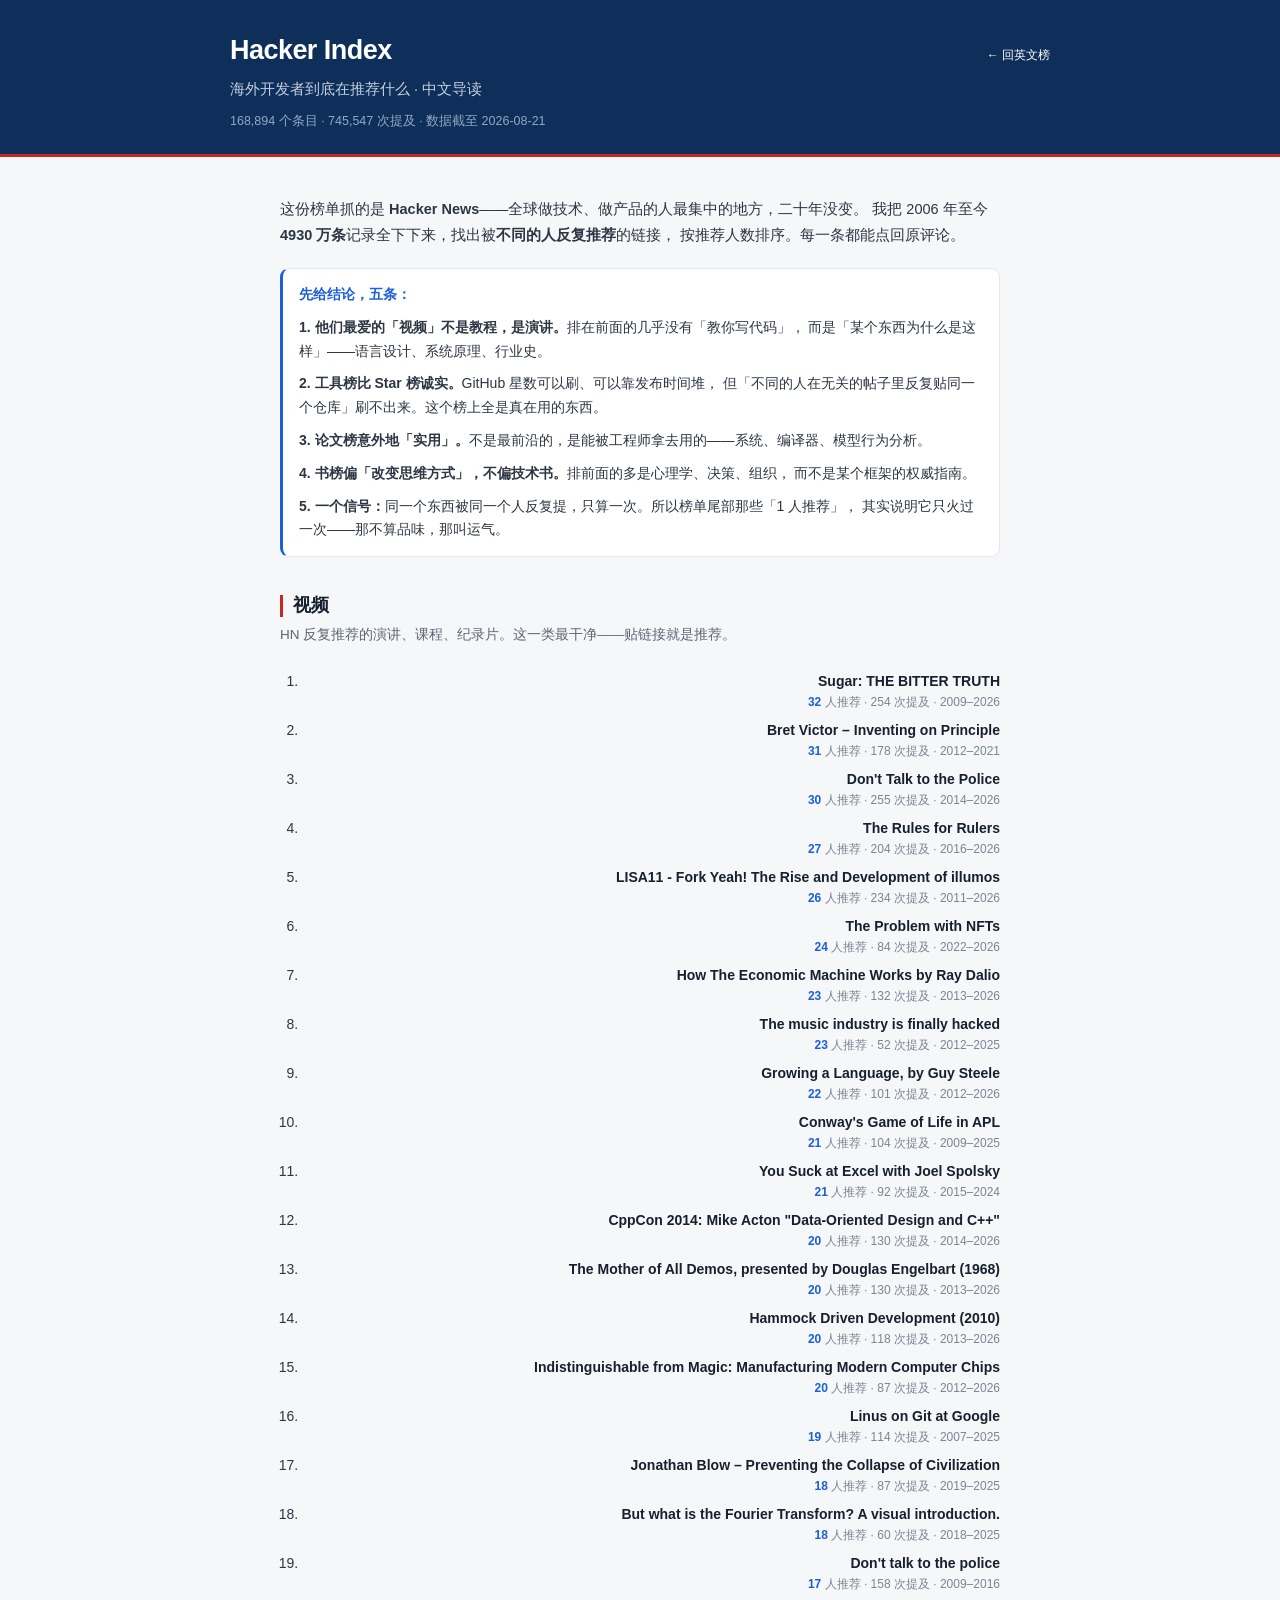
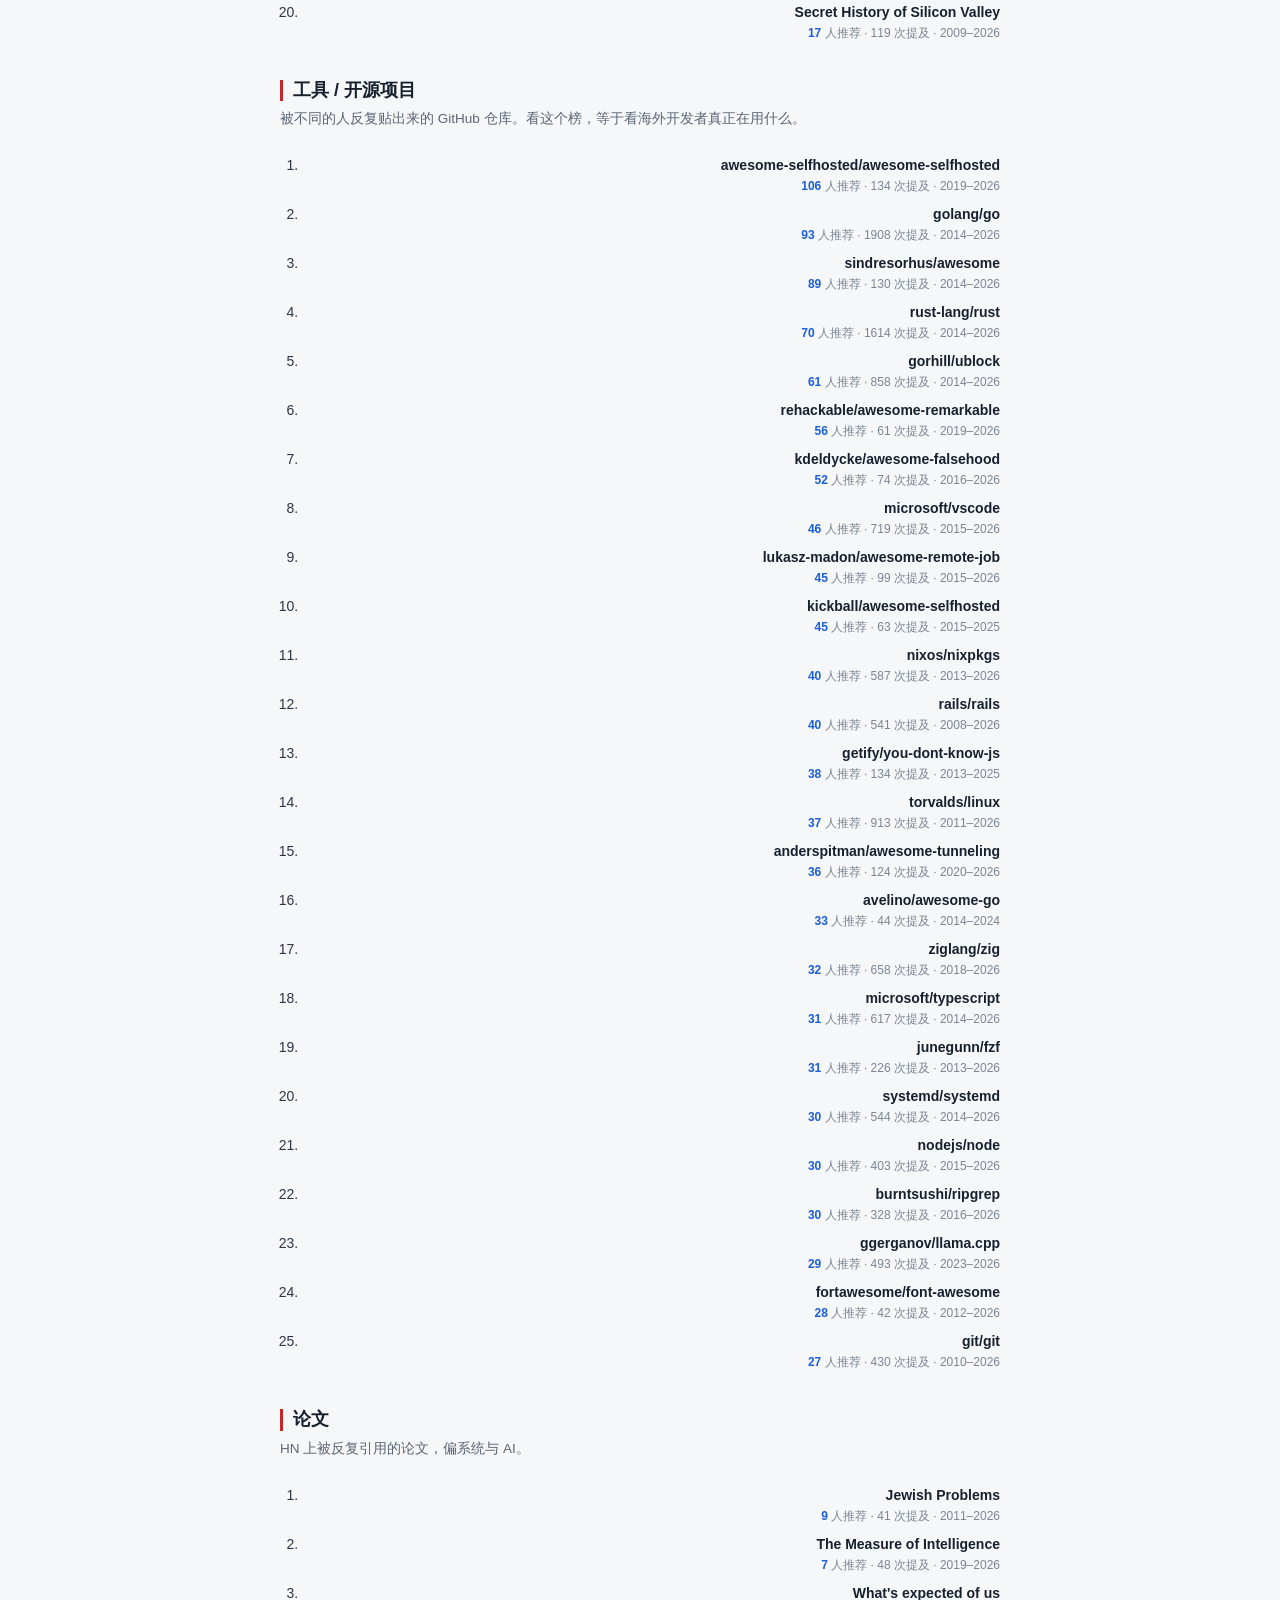
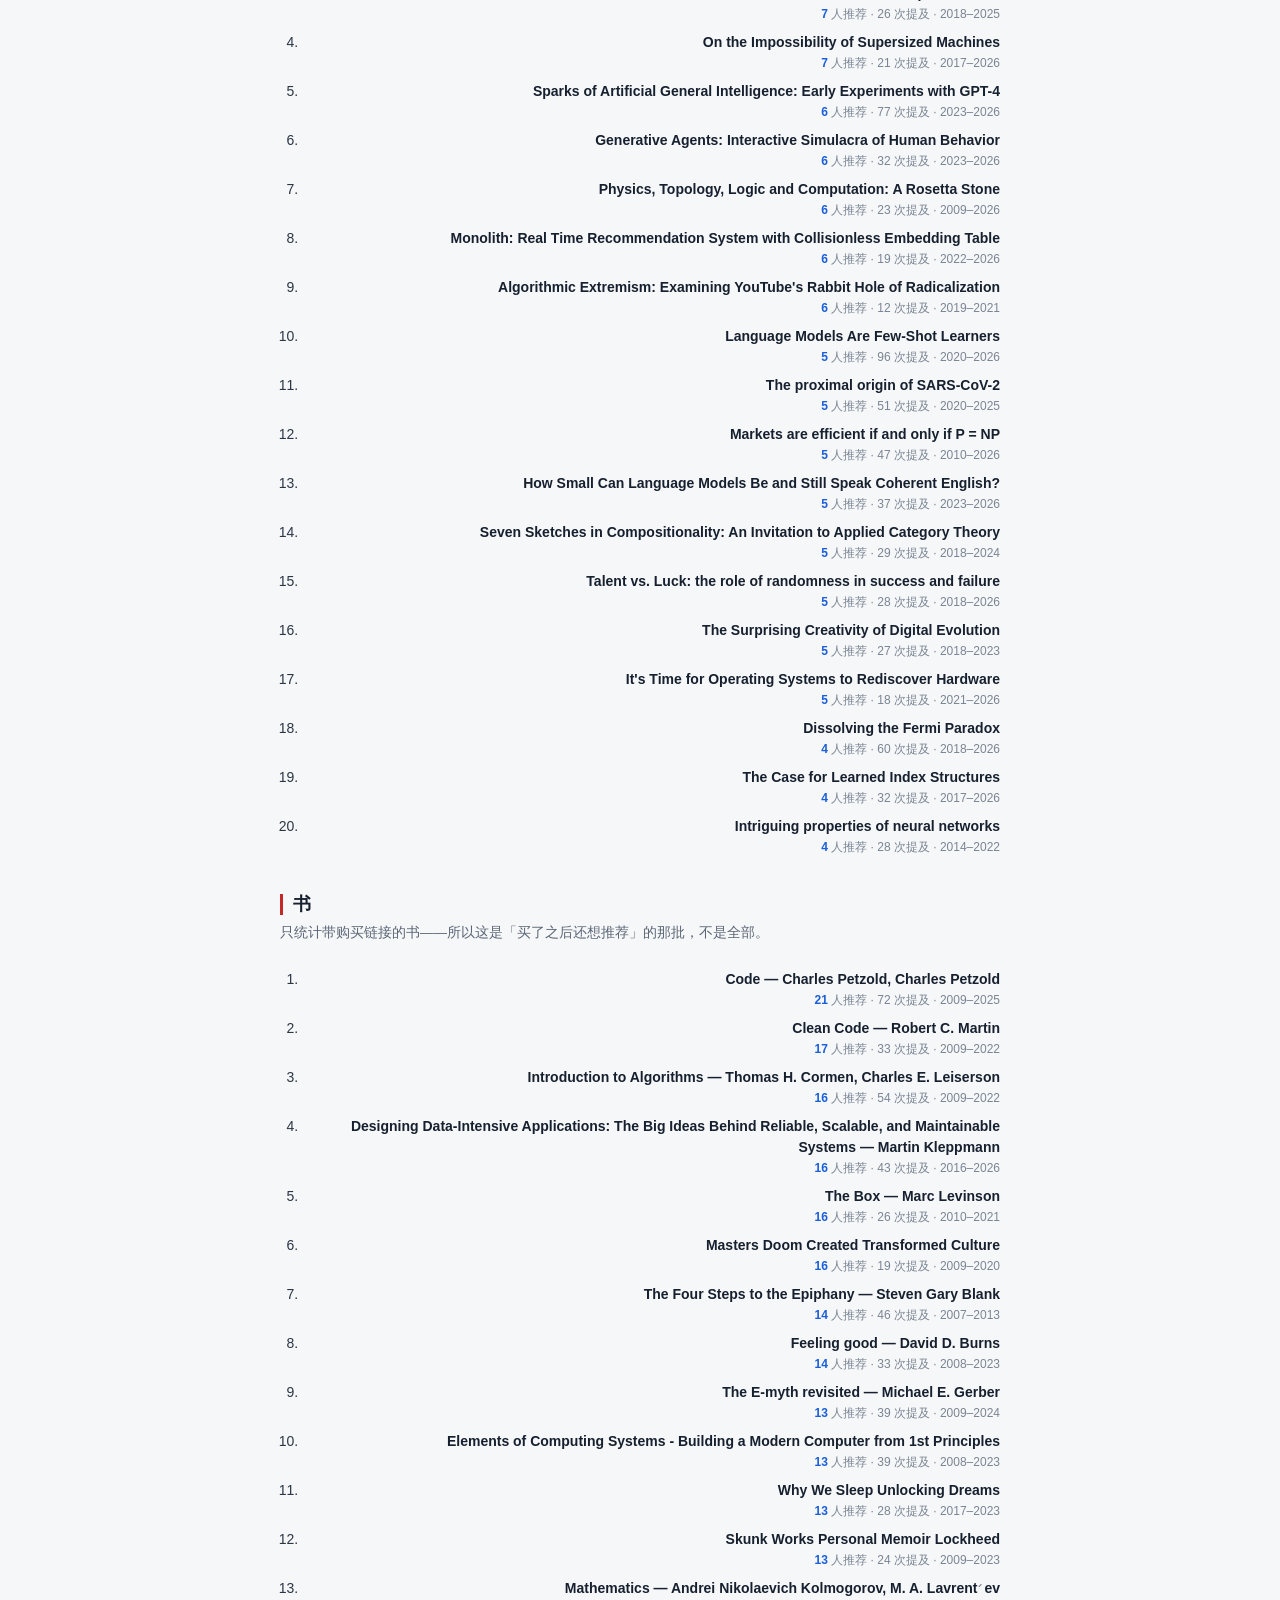
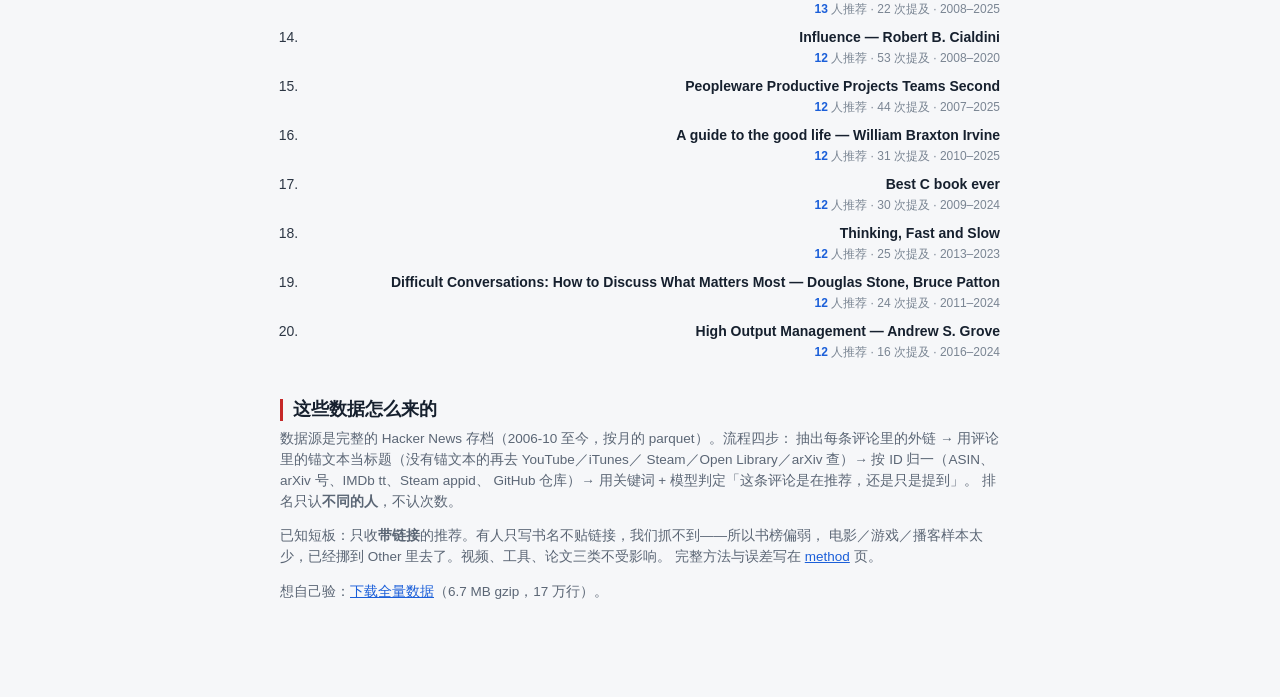
==== commit 65cd388f: "remove music, Other now needs 2+ recommenders" ====
--- a/zh.html
+++ b/zh.html
@@ -32,7 +32,7 @@
       <div class="lang"><a href="./" style="color:#fff;font-size:12px;text-decoration:none">← 回英文榜</a></div>
     </div>
     <p class="lede">海外开发者到底在推荐什么 · 中文导读</p>
-    <p class="stats">169,666 个条目 · 747,589 次提及 · 数据截至 2026-08-21</p>
+    <p class="stats">168,894 个条目 · 745,547 次提及 · 数据截至 2026-08-21</p>
   </div>
 </header>
 
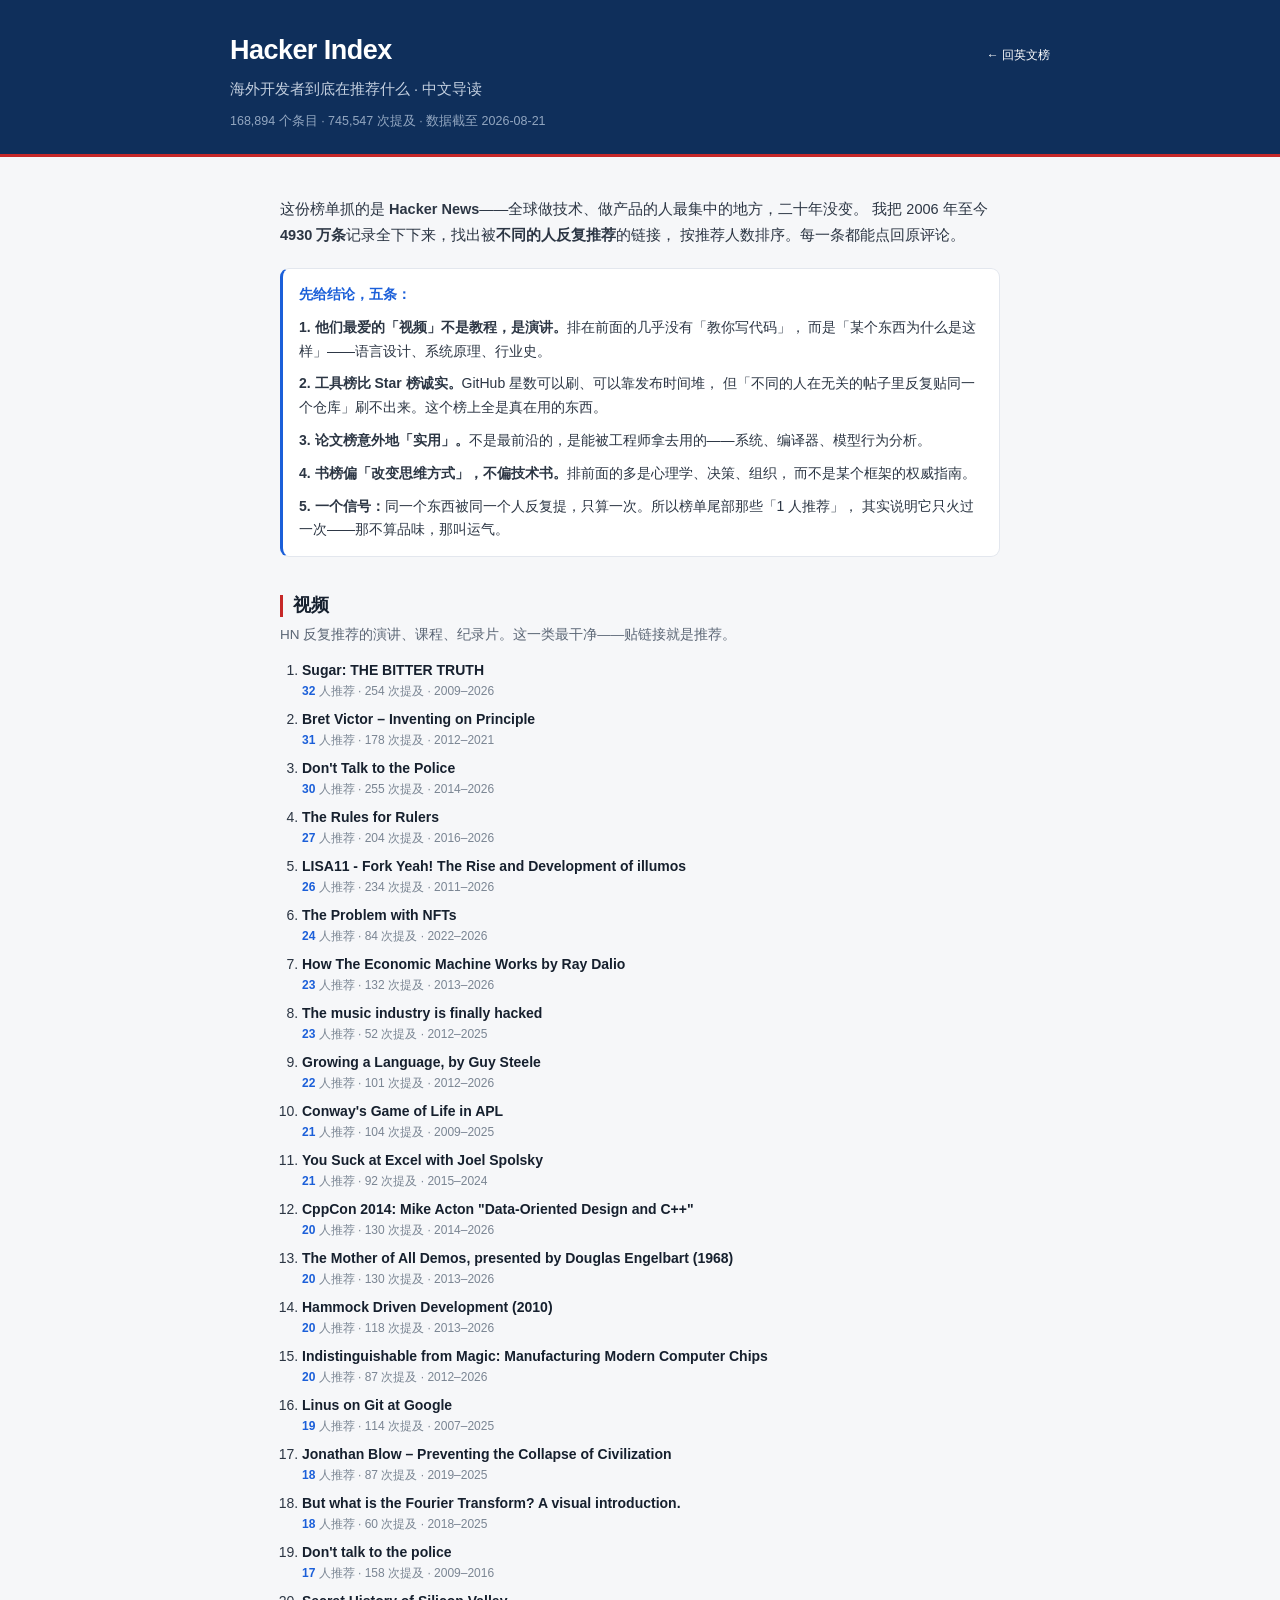
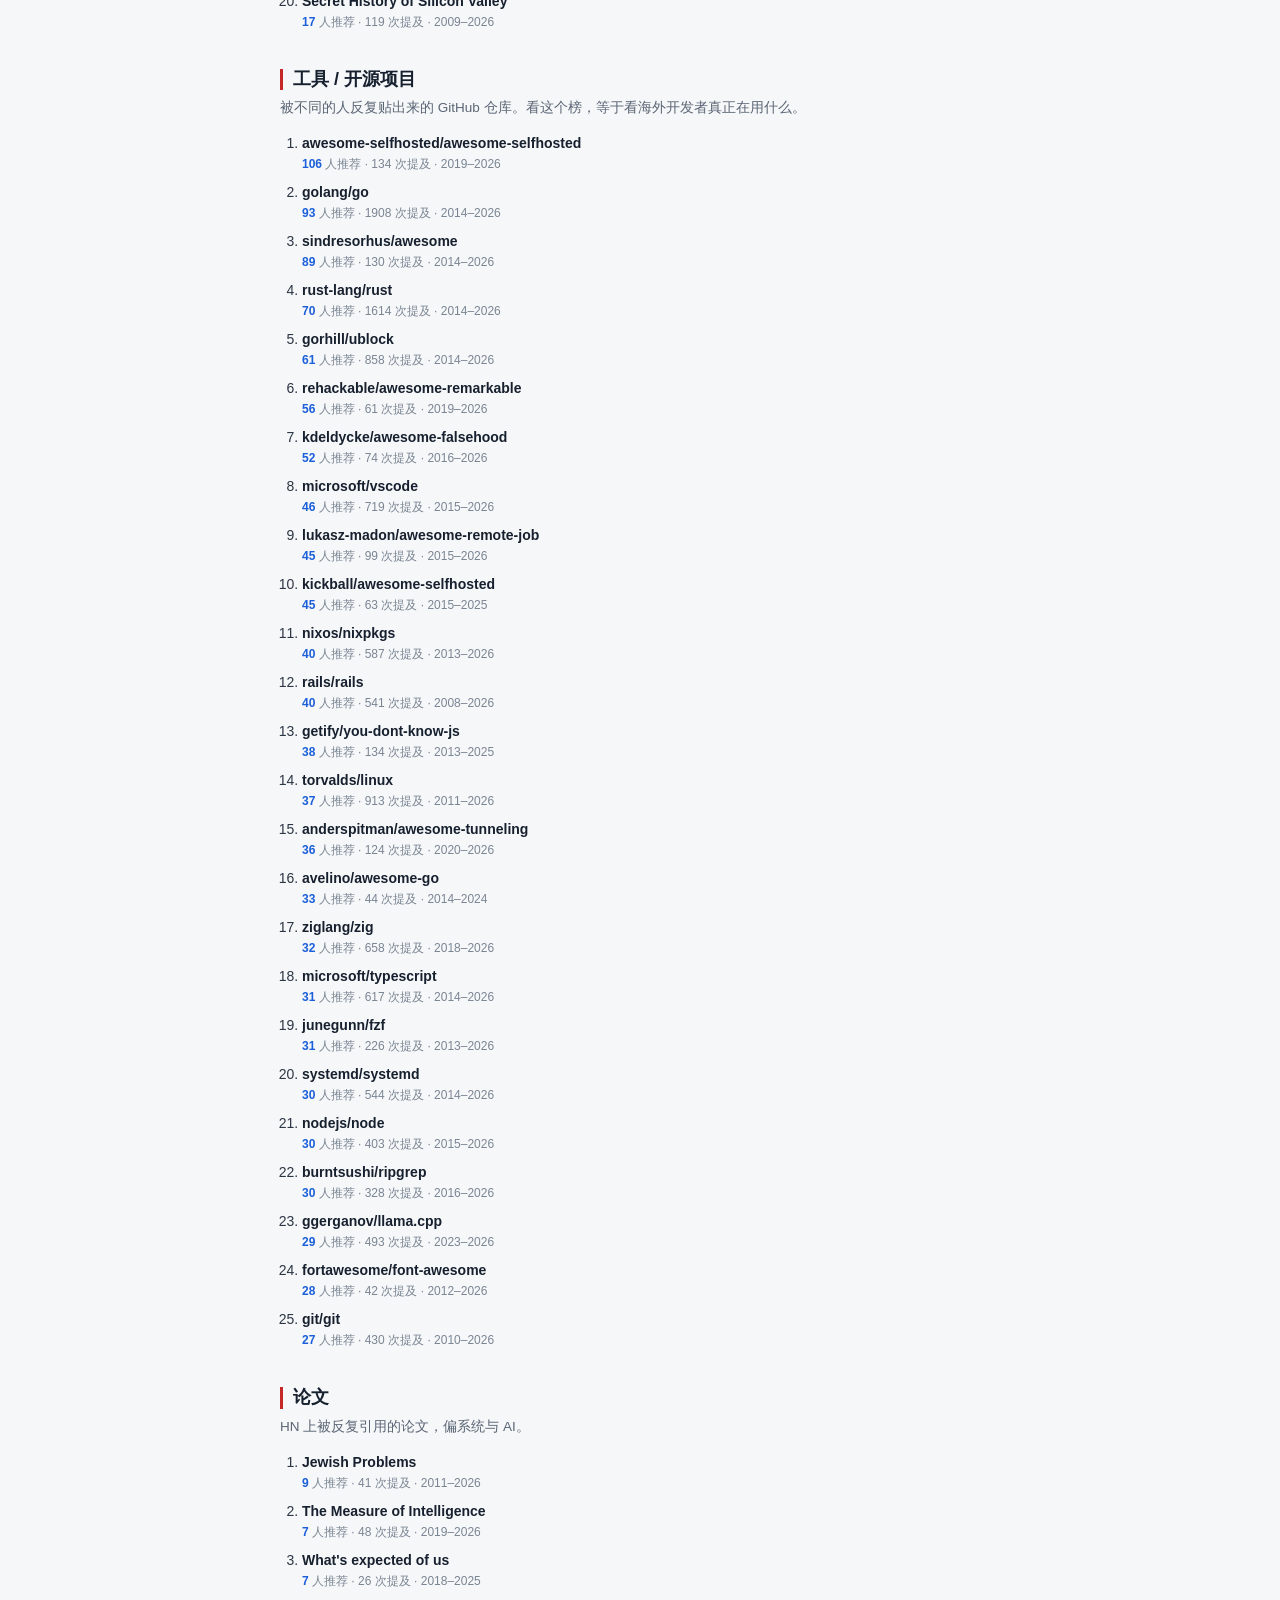
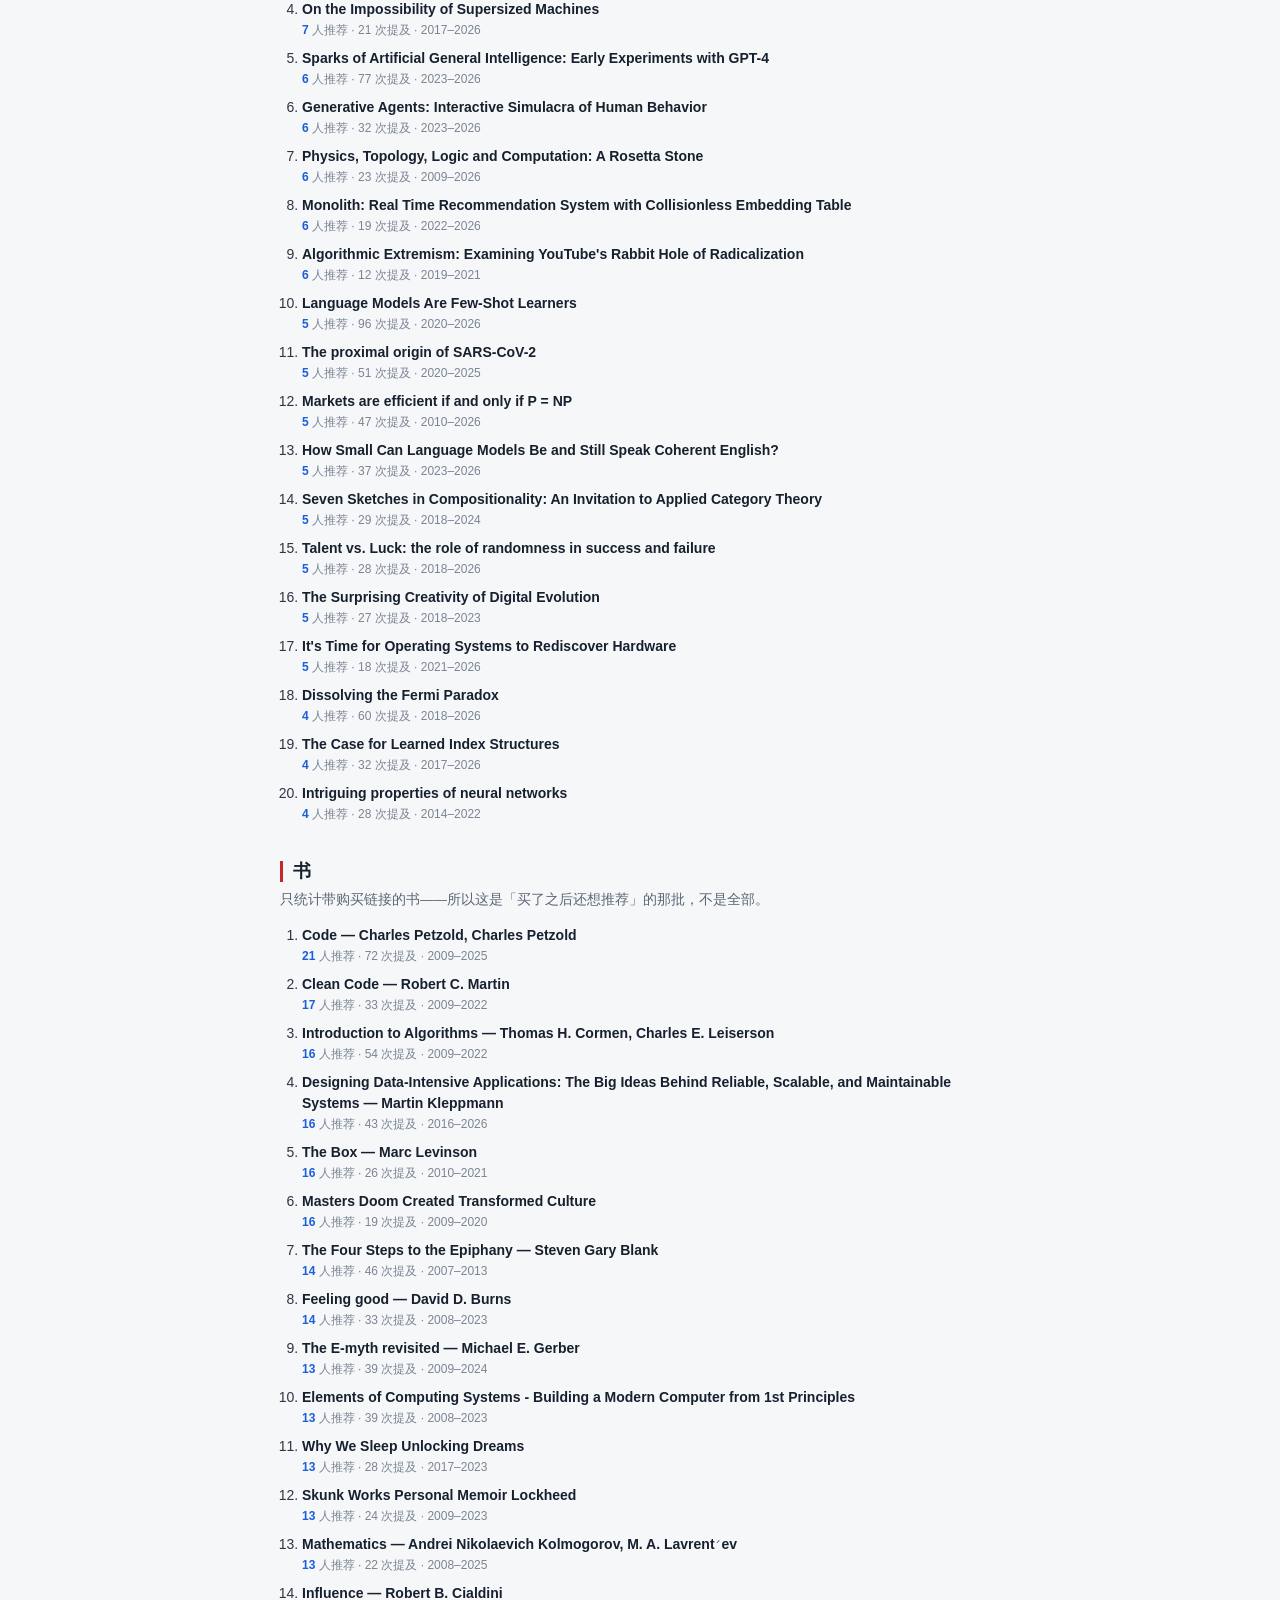
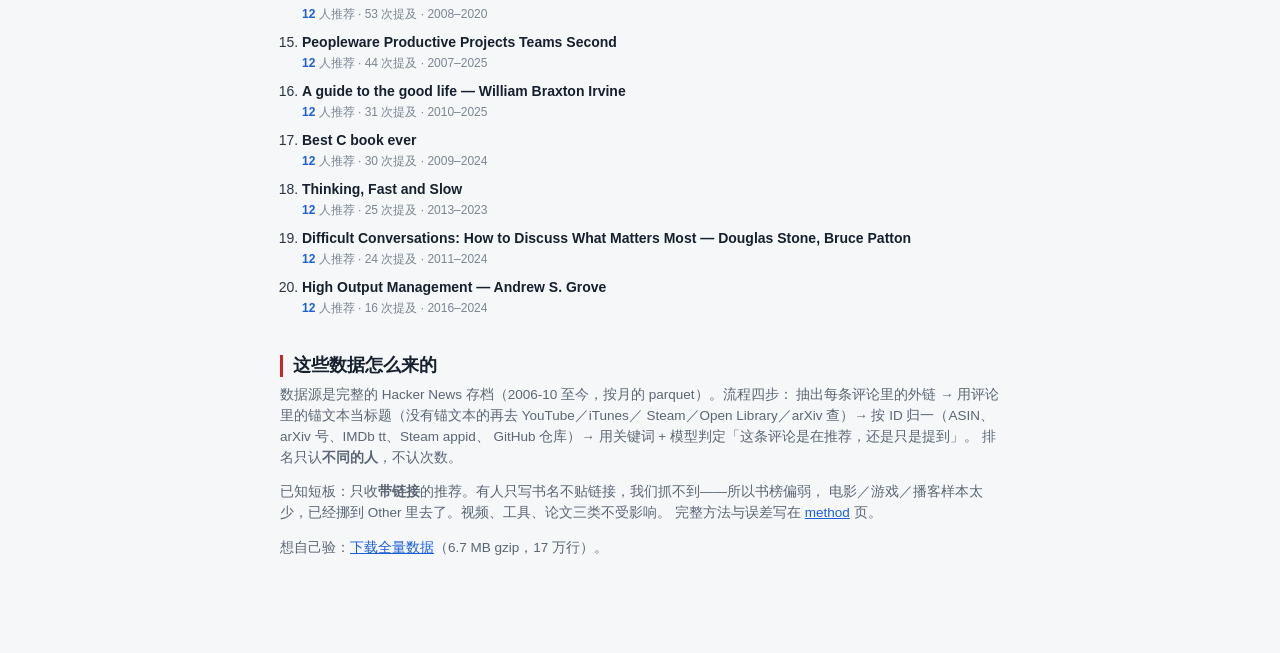
==== commit a77bad05: "zh: fix list layout" ====
--- a/zh.html
+++ b/zh.html
@@ -10,12 +10,12 @@
   .prose { max-width: 760px; padding: 26px 20px 80px; }
   .prose h2 { font-size: 18px; margin: 38px 0 8px; padding-left: 10px; border-left: 3px solid var(--red); }
   .prose .blurb { color: #5b6675; font-size: 13.5px; margin: 0 0 14px; }
-  ol.rank { margin: 0; padding-left: 22px; }
-  ol.rank li { margin: 9px 0; font-size: 14px; line-height: 1.5; }
-  ol.rank a { color: var(--ink); text-decoration: none; font-weight: 560; }
-  ol.rank a:hover { color: var(--blue); text-decoration: underline; }
-  ol.rank .m { display: block; color: #7a8593; font-size: 12px; margin-top: 1px; font-variant-numeric: tabular-nums; }
-  ol.rank .m b { color: var(--blue); }
+  ol.zhrank { margin: 0; padding-left: 22px; }
+  ol.zhrank li { margin: 9px 0; font-size: 14px; line-height: 1.5; }
+  ol.zhrank a { color: var(--ink); text-decoration: none; font-weight: 560; }
+  ol.zhrank a:hover { color: var(--blue); text-decoration: underline; }
+  ol.zhrank .m { display: block; color: #7a8593; font-size: 12px; margin-top: 1px; font-variant-numeric: tabular-nums; }
+  ol.zhrank .m b { color: var(--blue); }
   .lede-cn { font-size: 15px; color: #33404f; line-height: 1.75; }
   .take { background: var(--card); border: 1px solid var(--line); border-left: 3px solid var(--blue);
            border-radius: 9px; padding: 14px 16px; margin: 20px 0; }
@@ -58,7 +58,7 @@
 
   <h2>视频</h2>
   <p class="blurb">HN 反复推荐的演讲、课程、纪录片。这一类最干净——贴链接就是推荐。</p>
-  <ol class="rank">
+  <ol class="zhrank">
 <li><a href="https://www.youtube.com/watch?v=dBnniua6-oM" target="_blank" rel="noopener nofollow">Sugar: THE BITTER TRUTH</a><span class="m"><b>32</b> 人推荐 · 254 次提及 · 2009–2026</span></li>
 <li><a href="http://vimeo.com/36579366" target="_blank" rel="noopener nofollow">Bret Victor – Inventing on Principle</a><span class="m"><b>31</b> 人推荐 · 178 次提及 · 2012–2021</span></li>
 <li><a href="https://www.youtube.com/watch?v=d-7o9xYp7eE" target="_blank" rel="noopener nofollow">Don't Talk to the Police</a><span class="m"><b>30</b> 人推荐 · 255 次提及 · 2014–2026</span></li>
@@ -83,7 +83,7 @@
 
   <h2>工具 / 开源项目</h2>
   <p class="blurb">被不同的人反复贴出来的 GitHub 仓库。看这个榜，等于看海外开发者真正在用什么。</p>
-  <ol class="rank">
+  <ol class="zhrank">
 <li><a href="https://github.com/awesome-selfhosted/awesome-selfhosted" target="_blank" rel="noopener nofollow">awesome-selfhosted/awesome-selfhosted</a><span class="m"><b>106</b> 人推荐 · 134 次提及 · 2019–2026</span></li>
 <li><a href="https://github.com/golang/go/wiki/SliceTricks" target="_blank" rel="noopener nofollow">golang/go</a><span class="m"><b>93</b> 人推荐 · 1908 次提及 · 2014–2026</span></li>
 <li><a href="https://github.com/sindresorhus/awesome" target="_blank" rel="noopener nofollow">sindresorhus/awesome</a><span class="m"><b>89</b> 人推荐 · 130 次提及 · 2014–2026</span></li>
@@ -113,7 +113,7 @@
 
   <h2>论文</h2>
   <p class="blurb">HN 上被反复引用的论文，偏系统与 AI。</p>
-  <ol class="rank">
+  <ol class="zhrank">
 <li><a href="https://arxiv.org/abs/1110.1556" target="_blank" rel="noopener nofollow">Jewish Problems</a><span class="m"><b>9</b> 人推荐 · 41 次提及 · 2011–2026</span></li>
 <li><a href="https://arxiv.org/abs/1911.01547" target="_blank" rel="noopener nofollow">The Measure of Intelligence</a><span class="m"><b>7</b> 人推荐 · 48 次提及 · 2019–2026</span></li>
 <li><a href="https://www.nature.com/articles/436150a" target="_blank" rel="noopener nofollow">What's expected of us</a><span class="m"><b>7</b> 人推荐 · 26 次提及 · 2018–2025</span></li>
@@ -138,7 +138,7 @@
 
   <h2>书</h2>
   <p class="blurb">只统计带购买链接的书——所以这是「买了之后还想推荐」的那批，不是全部。</p>
-  <ol class="rank">
+  <ol class="zhrank">
 <li><a href="https://www.amazon.com/Code-Language-Computer-Hardware-Software/dp/0735611319" target="_blank" rel="noopener nofollow">Code — Charles Petzold, Charles Petzold</a><span class="m"><b>21</b> 人推荐 · 72 次提及 · 2009–2025</span></li>
 <li><a href="http://www.amazon.com/Clean-Code-Handbook-Software-Craftsmanship/dp/0132350882" target="_blank" rel="noopener nofollow">Clean Code — Robert C. Martin</a><span class="m"><b>17</b> 人推荐 · 33 次提及 · 2009–2022</span></li>
 <li><a href="http://www.amazon.com/Introduction-Algorithms-Thomas-H-Cormen/dp/0262033844" target="_blank" rel="noopener nofollow">Introduction to Algorithms — Thomas H. Cormen, Charles E. Leiserson</a><span class="m"><b>16</b> 人推荐 · 54 次提及 · 2009–2022</span></li>
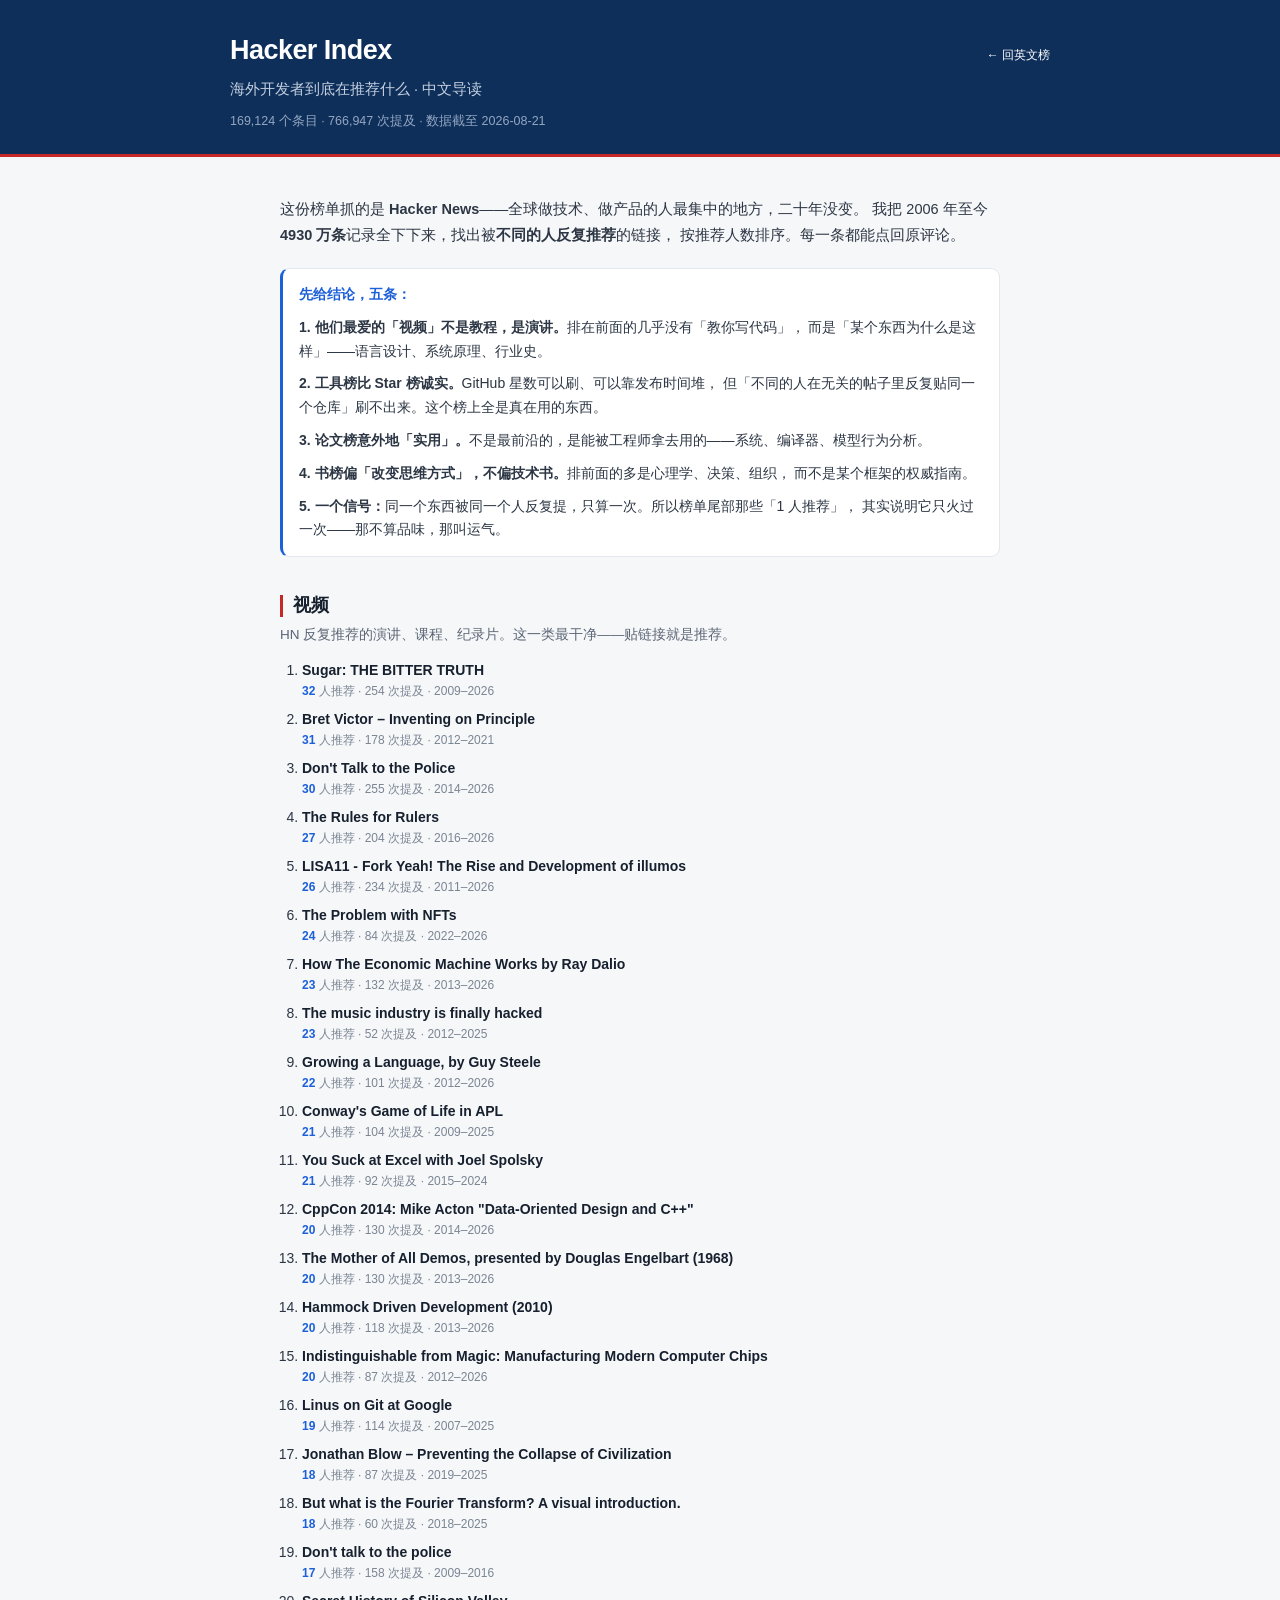
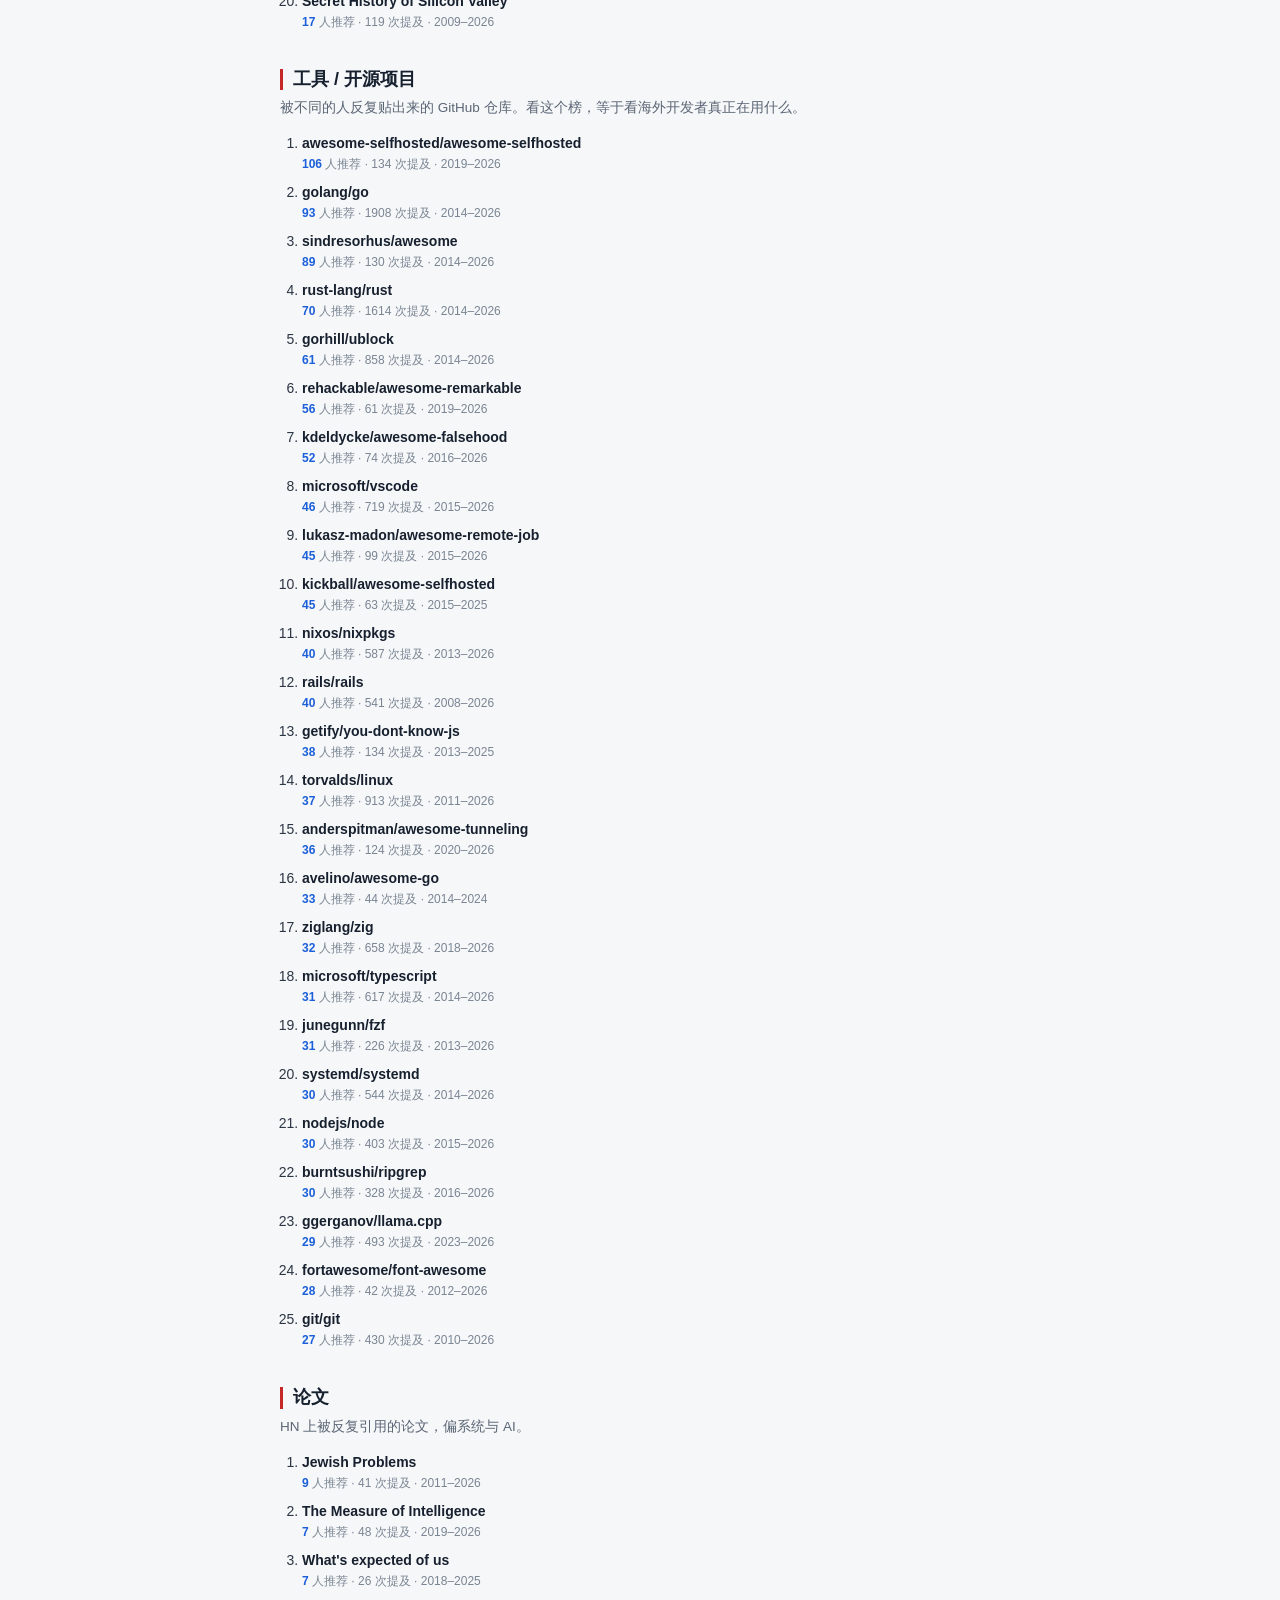
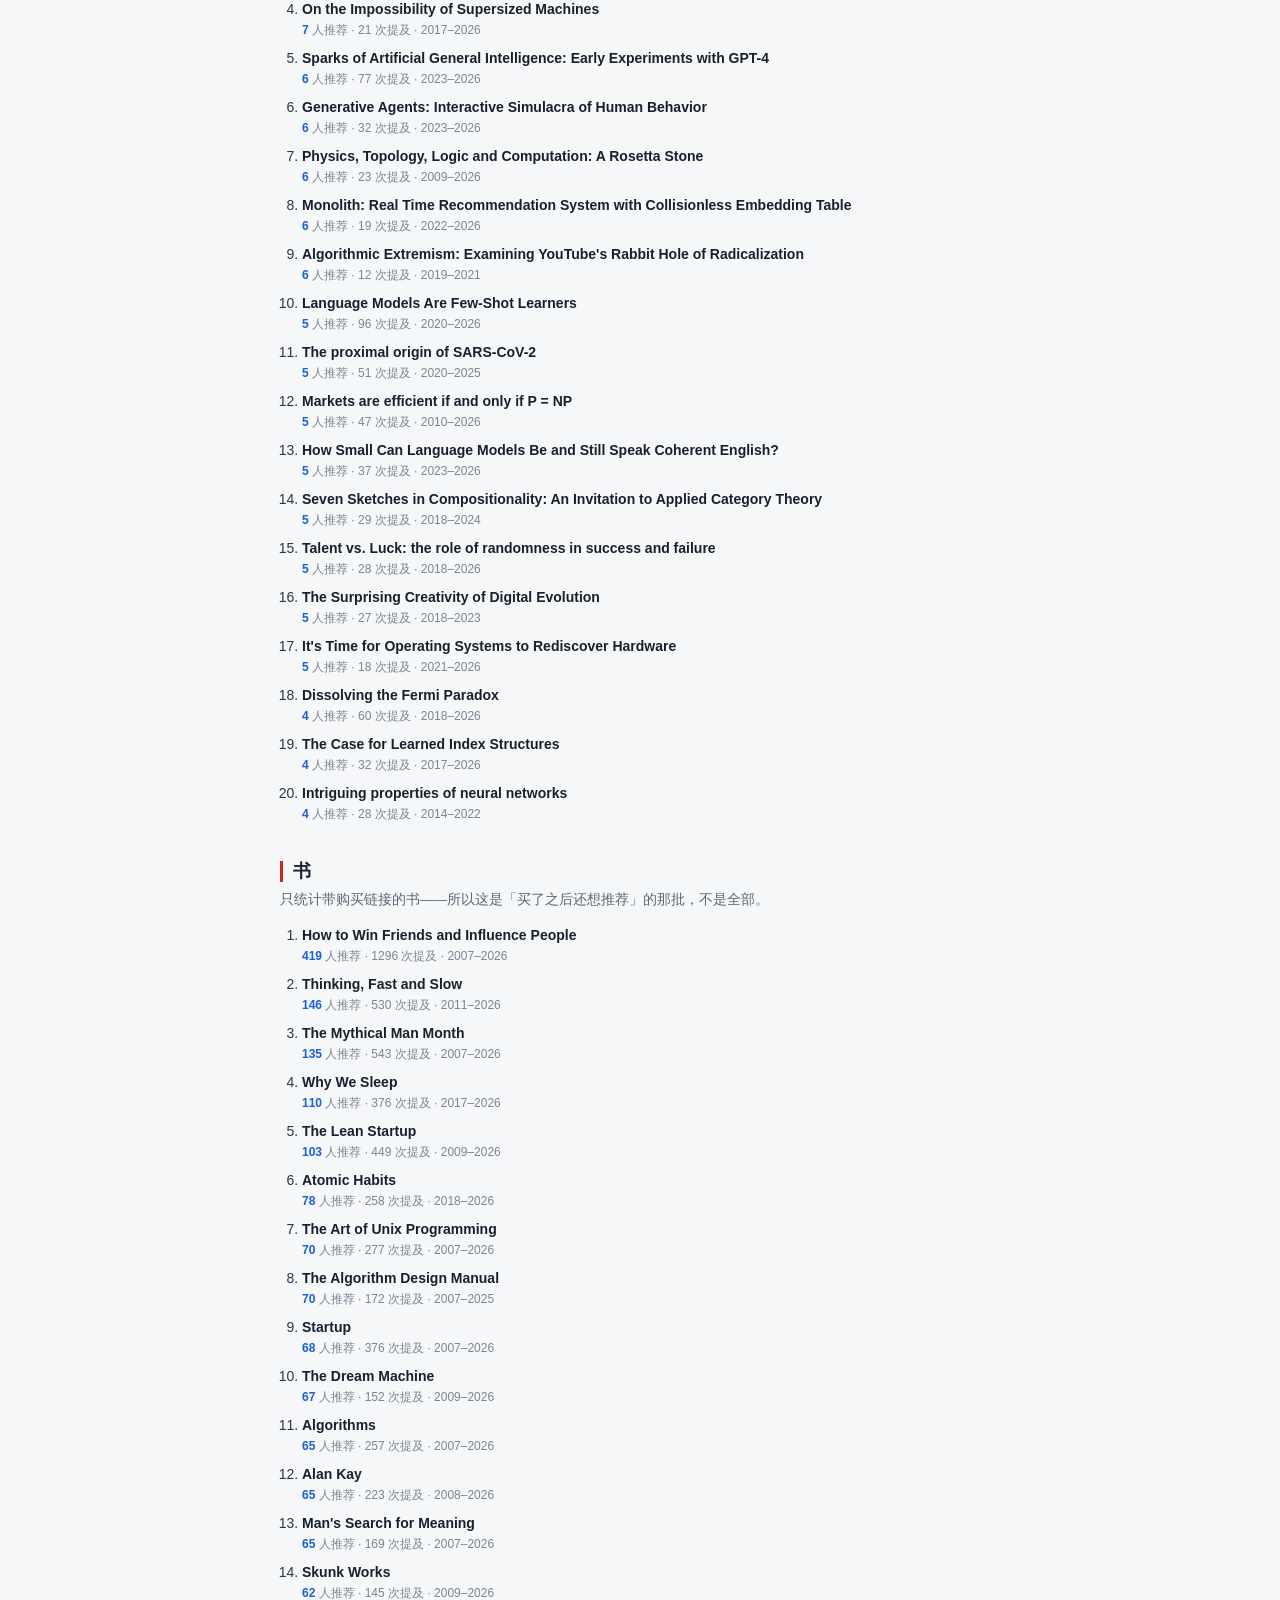
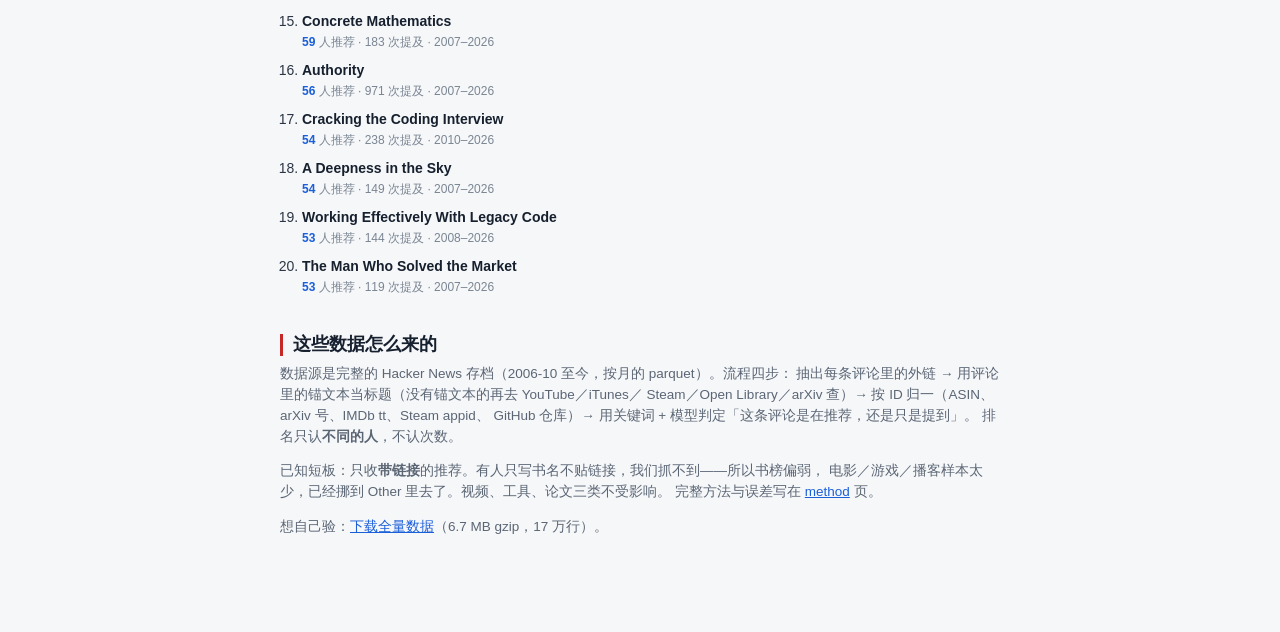
==== commit 3ae0be28: "text-only book matching + title merge" ====
--- a/zh.html
+++ b/zh.html
@@ -32,7 +32,7 @@
       <div class="lang"><a href="./" style="color:#fff;font-size:12px;text-decoration:none">← 回英文榜</a></div>
     </div>
     <p class="lede">海外开发者到底在推荐什么 · 中文导读</p>
-    <p class="stats">168,894 个条目 · 745,547 次提及 · 数据截至 2026-08-21</p>
+    <p class="stats">169,124 个条目 · 766,947 次提及 · 数据截至 2026-08-21</p>
   </div>
 </header>
 
@@ -139,26 +139,26 @@
   <h2>书</h2>
   <p class="blurb">只统计带购买链接的书——所以这是「买了之后还想推荐」的那批，不是全部。</p>
   <ol class="zhrank">
-<li><a href="https://www.amazon.com/Code-Language-Computer-Hardware-Software/dp/0735611319" target="_blank" rel="noopener nofollow">Code — Charles Petzold, Charles Petzold</a><span class="m"><b>21</b> 人推荐 · 72 次提及 · 2009–2025</span></li>
-<li><a href="http://www.amazon.com/Clean-Code-Handbook-Software-Craftsmanship/dp/0132350882" target="_blank" rel="noopener nofollow">Clean Code — Robert C. Martin</a><span class="m"><b>17</b> 人推荐 · 33 次提及 · 2009–2022</span></li>
-<li><a href="http://www.amazon.com/Introduction-Algorithms-Thomas-H-Cormen/dp/0262033844" target="_blank" rel="noopener nofollow">Introduction to Algorithms — Thomas H. Cormen, Charles E. Leiserson</a><span class="m"><b>16</b> 人推荐 · 54 次提及 · 2009–2022</span></li>
-<li><a href="https://www.amazon.com/Designing-Data-Intensive-Applications-Reliable-Maintainable/dp/1449373321" target="_blank" rel="noopener nofollow">Designing Data-Intensive Applications: The Big Ideas Behind Reliable, Scalable, and Maintainable Systems — Martin Kleppmann</a><span class="m"><b>16</b> 人推荐 · 43 次提及 · 2016–2026</span></li>
-<li><a href="http://www.amazon.com/The-Box-Shipping-Container-Smaller/dp/0691136408" target="_blank" rel="noopener nofollow">The Box — Marc Levinson</a><span class="m"><b>16</b> 人推荐 · 26 次提及 · 2010–2021</span></li>
-<li><a href="http://www.amazon.com/Masters-Doom-Created-Transformed-Culture/dp/0812972155" target="_blank" rel="noopener nofollow">Masters Doom Created Transformed Culture</a><span class="m"><b>16</b> 人推荐 · 19 次提及 · 2009–2020</span></li>
-<li><a href="http://www.amazon.com/Four-Steps-Epiphany-Steven-Blank/dp/0976470705" target="_blank" rel="noopener nofollow">The Four Steps to the Epiphany — Steven Gary Blank</a><span class="m"><b>14</b> 人推荐 · 46 次提及 · 2007–2013</span></li>
-<li><a href="https://www.amazon.com/Feeling-Good-New-Mood-Therapy/dp/0380810336" target="_blank" rel="noopener nofollow">Feeling good — David D. Burns</a><span class="m"><b>14</b> 人推荐 · 33 次提及 · 2008–2023</span></li>
-<li><a href="http://www.amazon.com/E-Myth-Revisited-Small-Businesses-About/dp/0887307280" target="_blank" rel="noopener nofollow">The E-myth revisited — Michael E. Gerber</a><span class="m"><b>13</b> 人推荐 · 39 次提及 · 2009–2024</span></li>
-<li><a href="https://www.amazon.com/Elements-Computing-Systems-Building-Principles/dp/0262640686" target="_blank" rel="noopener nofollow">Elements of Computing Systems - Building a Modern Computer from 1st Principles</a><span class="m"><b>13</b> 人推荐 · 39 次提及 · 2008–2023</span></li>
-<li><a href="https://www.amazon.com/Why-We-Sleep-Unlocking-Dreams/dp/1501144316" target="_blank" rel="noopener nofollow">Why We Sleep Unlocking Dreams</a><span class="m"><b>13</b> 人推荐 · 28 次提及 · 2017–2023</span></li>
-<li><a href="http://www.amazon.com/Skunk-Works-Personal-Memoir-Lockheed/dp/0316743003" target="_blank" rel="noopener nofollow">Skunk Works Personal Memoir Lockheed</a><span class="m"><b>13</b> 人推荐 · 24 次提及 · 2009–2023</span></li>
-<li><a href="https://www.amazon.com/Mathematics-Content-Methods-Meaning-Volumes/dp/0486409163" target="_blank" rel="noopener nofollow">Mathematics — Andrei Nikolaevich Kolmogorov, M. A. Lavrentʹev</a><span class="m"><b>13</b> 人推荐 · 22 次提及 · 2008–2025</span></li>
-<li><a href="https://www.amazon.com/Influence-Psychology-Persuasion-Robert-Cialdini/dp/006124189X" target="_blank" rel="noopener nofollow">Influence — Robert B. Cialdini</a><span class="m"><b>12</b> 人推荐 · 53 次提及 · 2008–2020</span></li>
-<li><a href="http://www.amazon.com/Peopleware-Productive-Projects-Teams-Second/dp/0932633439" target="_blank" rel="noopener nofollow">Peopleware Productive Projects Teams Second</a><span class="m"><b>12</b> 人推荐 · 44 次提及 · 2007–2025</span></li>
-<li><a href="http://www.amazon.com/Guide-Good-Life-Ancient-Stoic/dp/0195374614" target="_blank" rel="noopener nofollow">A guide to the good life — William Braxton Irvine</a><span class="m"><b>12</b> 人推荐 · 31 次提及 · 2010–2025</span></li>
-<li><a href="http://www.amazon.com/Expert-Programming-Peter-van-Linden/dp/0131774298" target="_blank" rel="noopener nofollow">Best C book ever</a><span class="m"><b>12</b> 人推荐 · 30 次提及 · 2009–2024</span></li>
-<li><a href="http://www.amazon.com/Thinking-Fast-Slow-Daniel-Kahneman/dp/0374533555" target="_blank" rel="noopener nofollow">Thinking, Fast and Slow</a><span class="m"><b>12</b> 人推荐 · 25 次提及 · 2013–2023</span></li>
-<li><a href="https://www.amazon.com/Difficult-Conversations-Discuss-What-Matters/dp/0143118447" target="_blank" rel="noopener nofollow">Difficult Conversations: How to Discuss What Matters Most — Douglas Stone, Bruce Patton</a><span class="m"><b>12</b> 人推荐 · 24 次提及 · 2011–2024</span></li>
-<li><a href="https://www.amazon.com/High-Output-Management-Andrew-Grove/dp/0679762884" target="_blank" rel="noopener nofollow">High Output Management — Andrew S. Grove</a><span class="m"><b>12</b> 人推荐 · 16 次提及 · 2016–2024</span></li>
+<li><a href="https://www.amazon.com/How-Fail-Almost-Everything-Still-ebook/dp/B00COOFBA4" target="_blank" rel="noopener nofollow">How to Win Friends and Influence People</a><span class="m"><b>419</b> 人推荐 · 1296 次提及 · 2007–2026</span></li>
+<li><a href="http://www.amazon.com/Thinking-Fast-Slow-Daniel-Kahneman/dp/0374533555" target="_blank" rel="noopener nofollow">Thinking, Fast and Slow</a><span class="m"><b>146</b> 人推荐 · 530 次提及 · 2011–2026</span></li>
+<li><a href="https://archive.org/details/mythicalmanmonth00fred" target="_blank" rel="noopener nofollow">The Mythical Man Month</a><span class="m"><b>135</b> 人推荐 · 543 次提及 · 2007–2026</span></li>
+<li><a href="https://www.goodreads.com/book/show/34466963-why-we-sleep" target="_blank" rel="noopener nofollow">Why We Sleep</a><span class="m"><b>110</b> 人推荐 · 376 次提及 · 2017–2026</span></li>
+<li><a href="http://www.amazon.com/Lean-Startup-Entrepreneurs-Continuous-Innovation/dp/0307887898" target="_blank" rel="noopener nofollow">The Lean Startup</a><span class="m"><b>103</b> 人推荐 · 449 次提及 · 2009–2026</span></li>
+<li><a href="https://www.amazon.com/Atomic-Habits-Proven-Build-Break/dp/0735211299" target="_blank" rel="noopener nofollow">Atomic Habits</a><span class="m"><b>78</b> 人推荐 · 258 次提及 · 2018–2026</span></li>
+<li><a href="http://www.amazon.com/Computer-Programming-Volumes-1-4A-Boxed/dp/0321751043/" target="_blank" rel="noopener nofollow">The Art of Unix Programming</a><span class="m"><b>70</b> 人推荐 · 277 次提及 · 2007–2026</span></li>
+<li><a href="http://www.amazon.com/Algorithm-Design-Manual-Steve-Skiena/dp/0387948600" target="_blank" rel="noopener nofollow">The Algorithm Design Manual</a><span class="m"><b>70</b> 人推荐 · 172 次提及 · 2007–2025</span></li>
+<li><a href="https://www.amazon.com/Startup-Owners-Manual-Step-Step/dp/0984999302" target="_blank" rel="noopener nofollow">Startup</a><span class="m"><b>68</b> 人推荐 · 376 次提及 · 2007–2026</span></li>
+<li><a href="https://www.amazon.com/Dream-Machine-Licklider-Revolution-Computing/dp/0670899763" target="_blank" rel="noopener nofollow">The Dream Machine</a><span class="m"><b>67</b> 人推荐 · 152 次提及 · 2009–2026</span></li>
+<li><a href="http://www.amazon.com/Algorithms-4th-Edition-Robert-Sedgewick/dp/032157351X" target="_blank" rel="noopener nofollow">Algorithms</a><span class="m"><b>65</b> 人推荐 · 257 次提及 · 2007–2026</span></li>
+<li><a href="http://www.archive.org/details/AlanKeyD1987" target="_blank" rel="noopener nofollow">Alan Kay</a><span class="m"><b>65</b> 人推荐 · 223 次提及 · 2008–2026</span></li>
+<li><a href="https://archive.org/details/MansSearchForMeaning-English" target="_blank" rel="noopener nofollow">Man's Search for Meaning</a><span class="m"><b>65</b> 人推荐 · 169 次提及 · 2007–2026</span></li>
+<li><a href="https://www.goodreads.com/book/show/101438.Skunk_Works" target="_blank" rel="noopener nofollow">Skunk Works</a><span class="m"><b>62</b> 人推荐 · 145 次提及 · 2009–2026</span></li>
+<li><a href="https://archive.org/details/concrete-mathematics/page/n11/mode/2up" target="_blank" rel="noopener nofollow">Concrete Mathematics</a><span class="m"><b>59</b> 人推荐 · 183 次提及 · 2007–2026</span></li>
+<li><a href="https://www.amazon.com/Authority-Become-Following-Financial-Independence/dp/1612060919" target="_blank" rel="noopener nofollow">Authority</a><span class="m"><b>56</b> 人推荐 · 971 次提及 · 2007–2026</span></li>
+<li><a href="http://www.amazon.com/Cracking-Coding-Interview-Programming-Questions/dp/098478280X" target="_blank" rel="noopener nofollow">Cracking the Coding Interview</a><span class="m"><b>54</b> 人推荐 · 238 次提及 · 2010–2026</span></li>
+<li><a href="https://www.goodreads.com/en/book/show/226004.A_Deepness_in_the_Sky" target="_blank" rel="noopener nofollow">A Deepness in the Sky</a><span class="m"><b>54</b> 人推荐 · 149 次提及 · 2007–2026</span></li>
+<li><a href="https://archive.org/details/working-effectively-with-legacy-code" target="_blank" rel="noopener nofollow">Working Effectively With Legacy Code</a><span class="m"><b>53</b> 人推荐 · 144 次提及 · 2008–2026</span></li>
+<li><a href="https://www.goodreads.com/book/show/59366216-the-man-who-broke-capitalism" target="_blank" rel="noopener nofollow">The Man Who Solved the Market</a><span class="m"><b>53</b> 人推荐 · 119 次提及 · 2007–2026</span></li>
   </ol>
 
   <h2>这些数据怎么来的</h2>
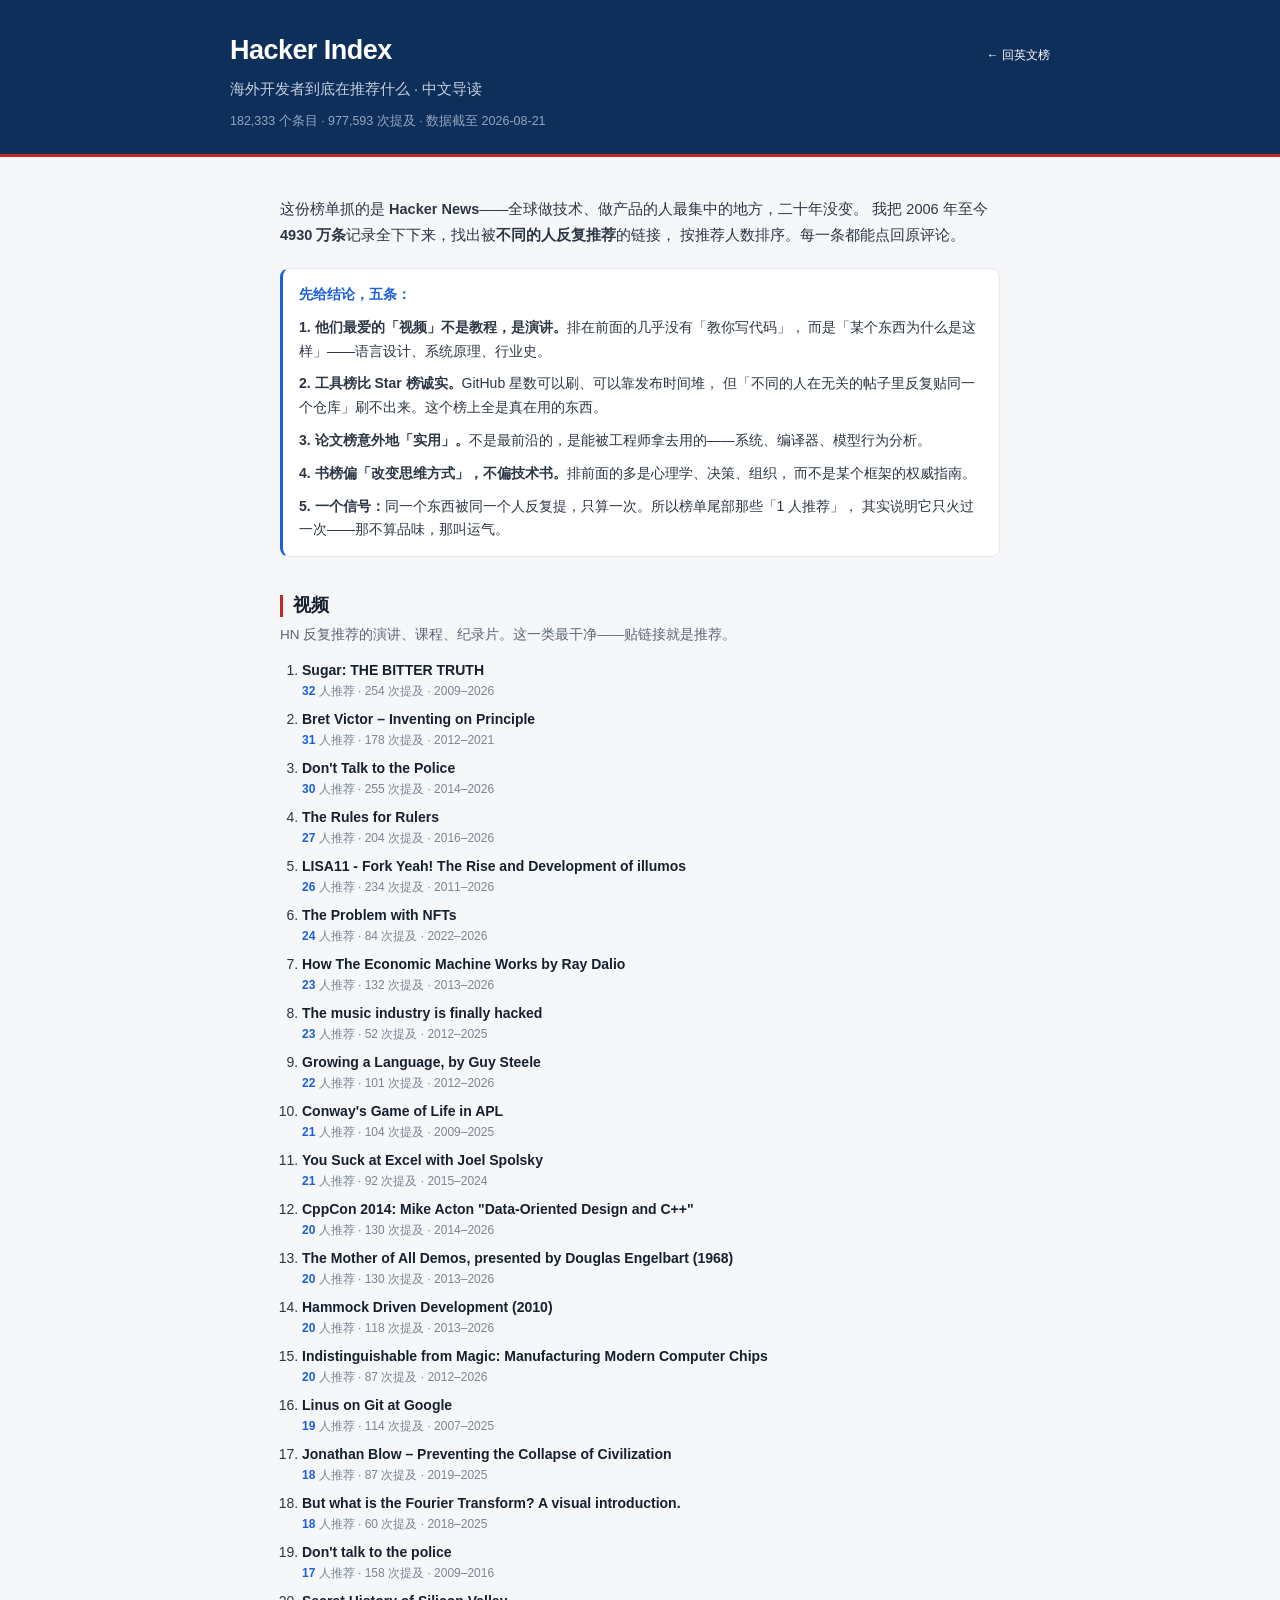
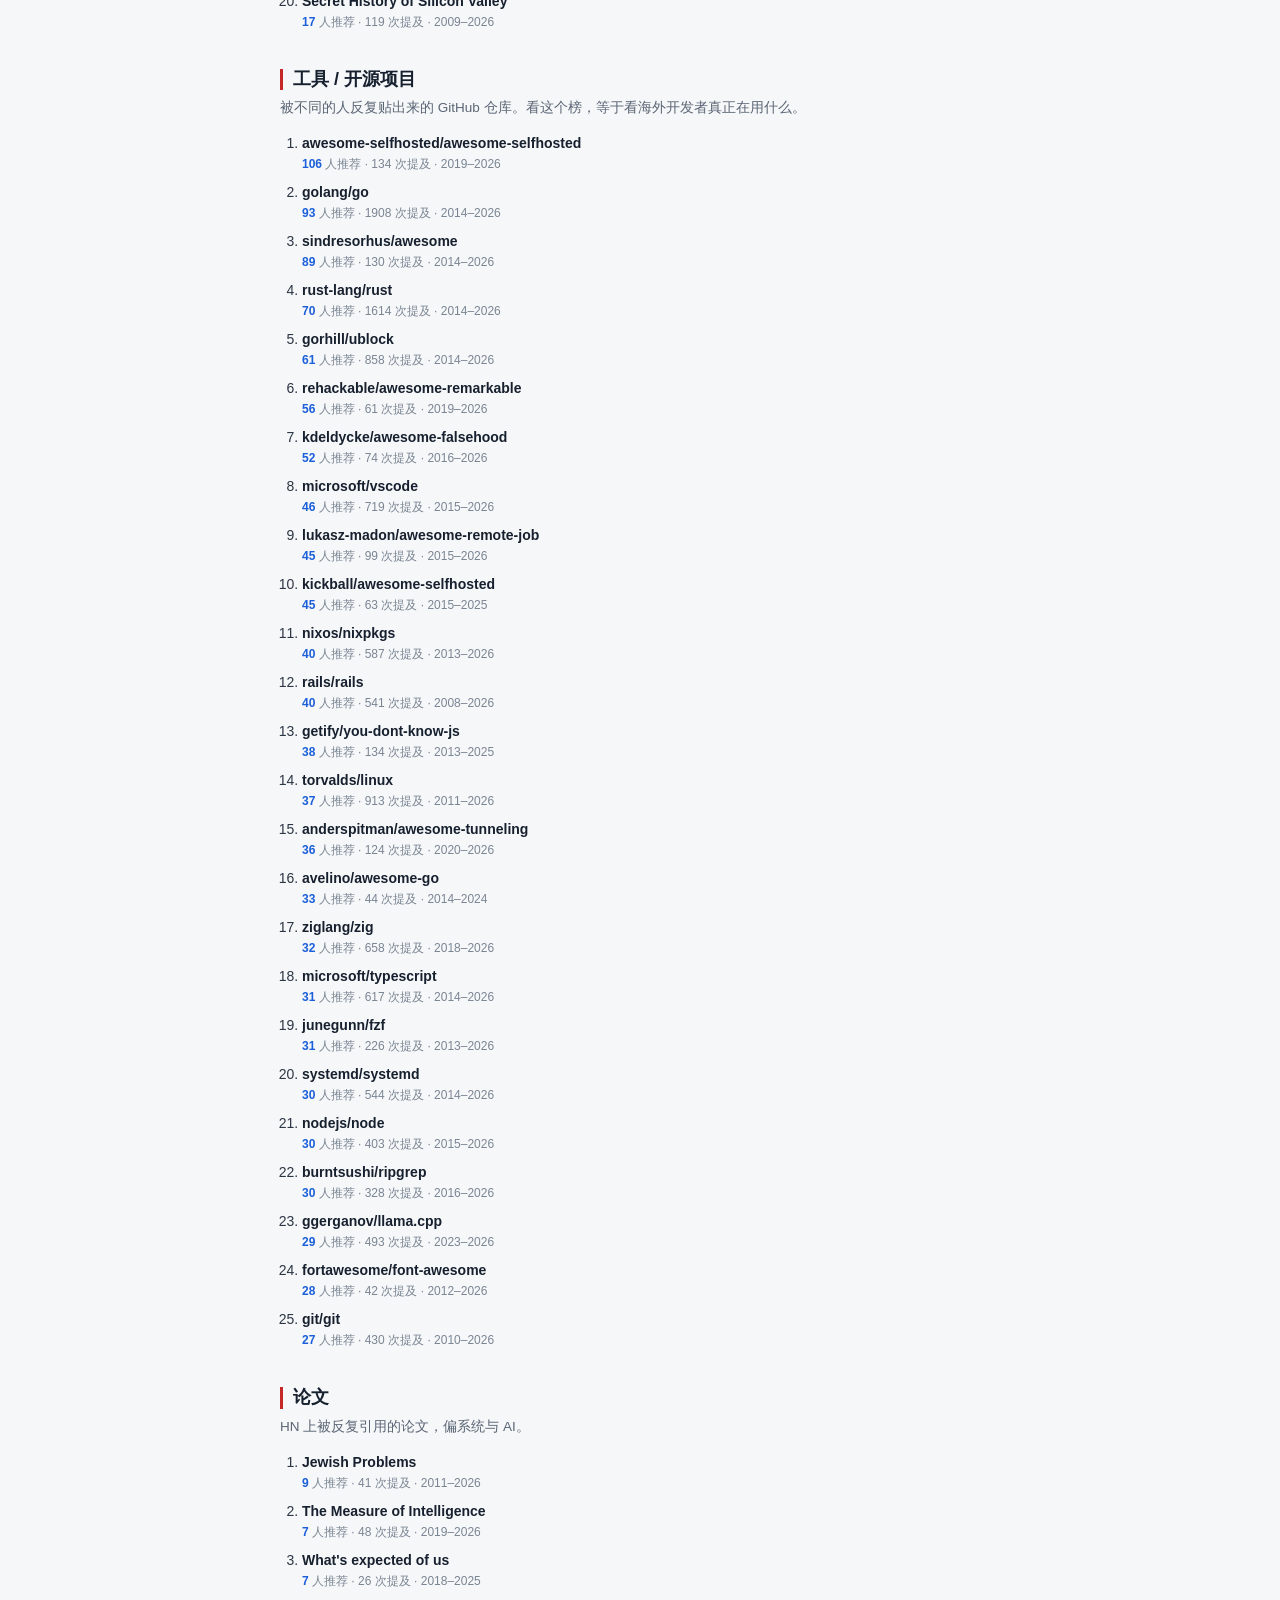
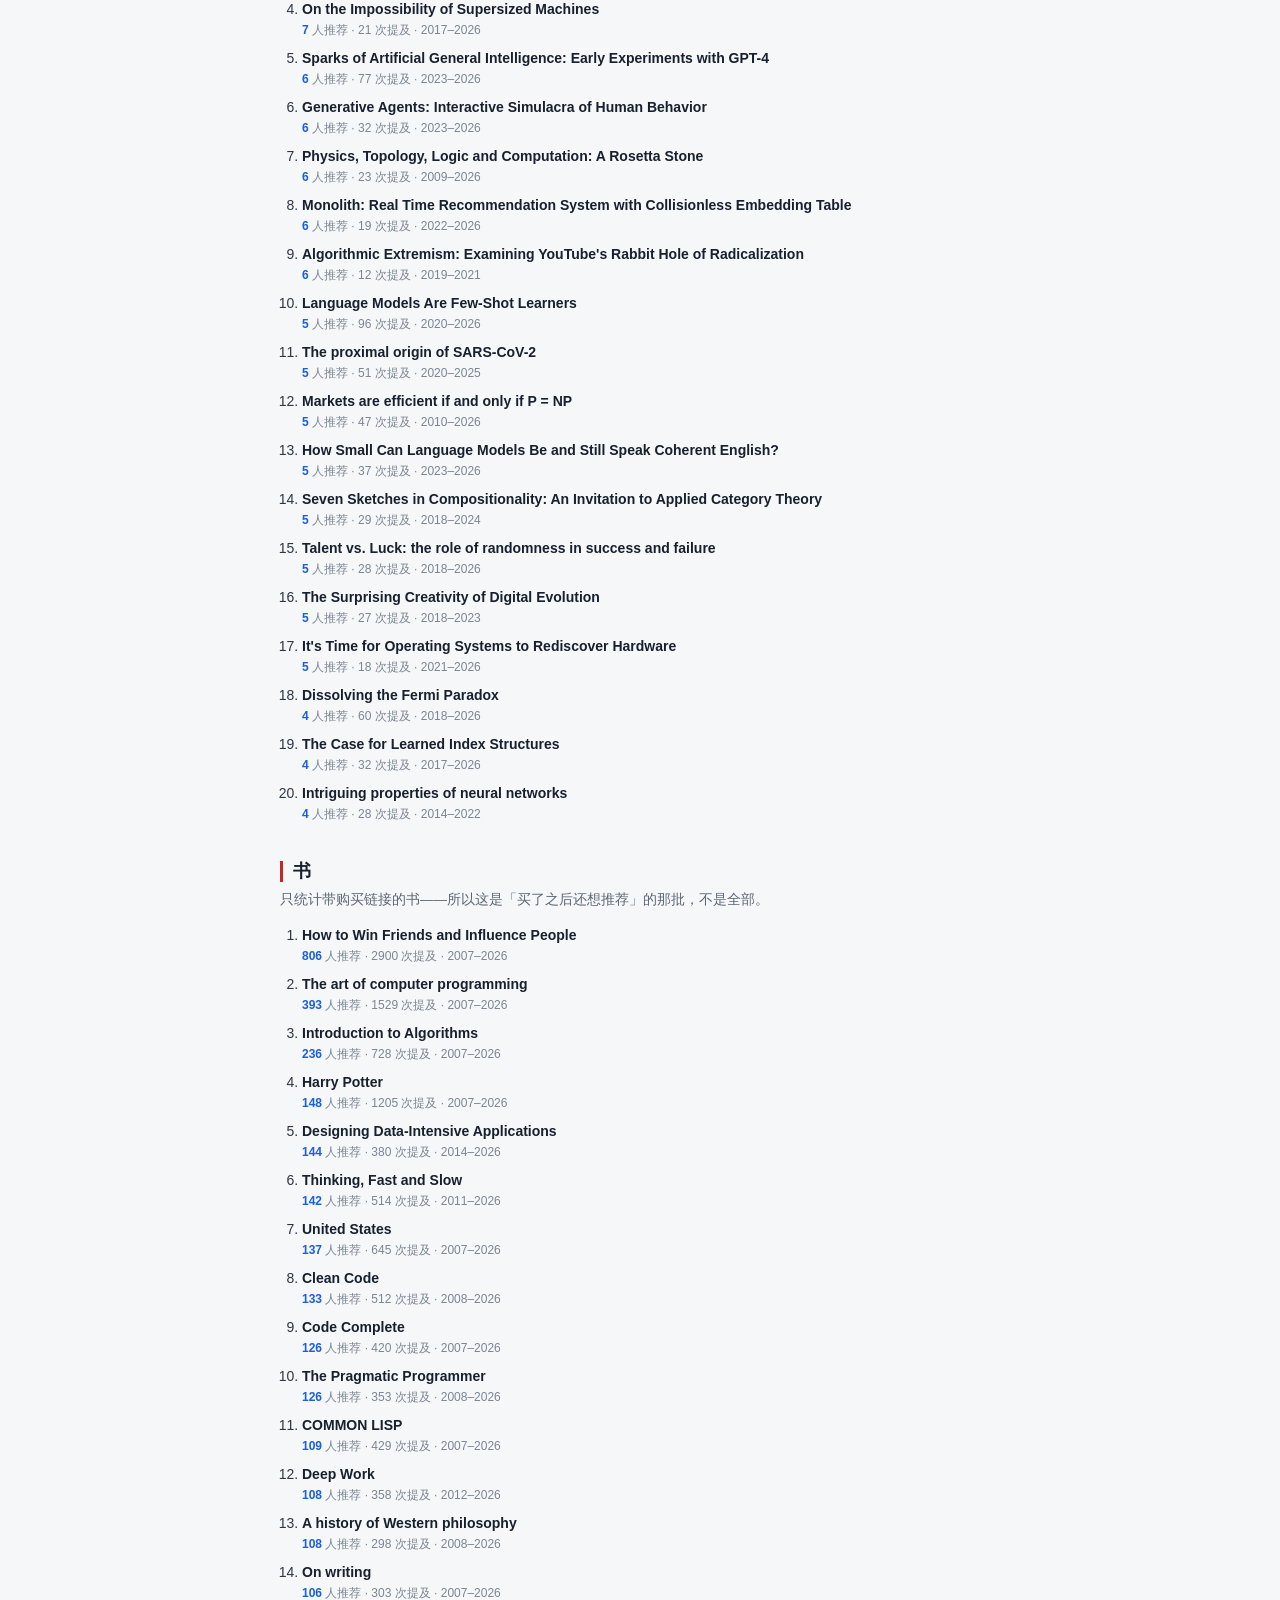
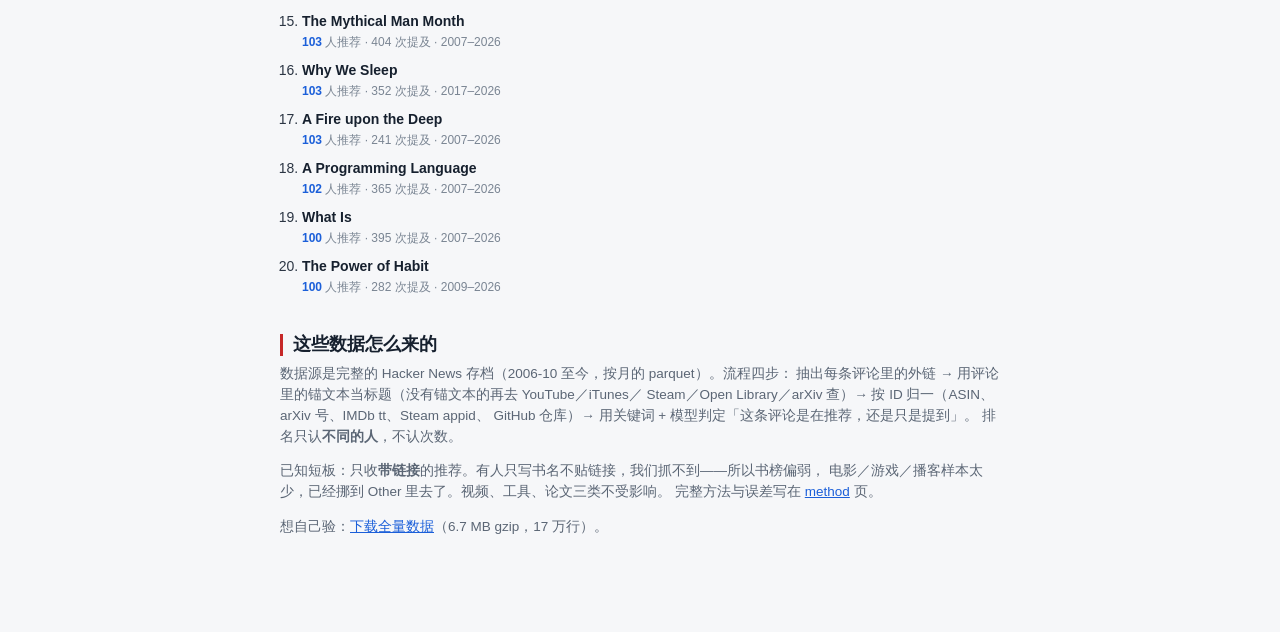
==== commit fe9faaf5: "books: full Open Library dictionary (53.5% gate)" ====
--- a/zh.html
+++ b/zh.html
@@ -32,7 +32,7 @@
       <div class="lang"><a href="./" style="color:#fff;font-size:12px;text-decoration:none">← 回英文榜</a></div>
     </div>
     <p class="lede">海外开发者到底在推荐什么 · 中文导读</p>
-    <p class="stats">169,124 个条目 · 766,947 次提及 · 数据截至 2026-08-21</p>
+    <p class="stats">182,333 个条目 · 977,593 次提及 · 数据截至 2026-08-21</p>
   </div>
 </header>
 
@@ -139,26 +139,26 @@
   <h2>书</h2>
   <p class="blurb">只统计带购买链接的书——所以这是「买了之后还想推荐」的那批，不是全部。</p>
   <ol class="zhrank">
-<li><a href="https://www.amazon.com/How-Fail-Almost-Everything-Still-ebook/dp/B00COOFBA4" target="_blank" rel="noopener nofollow">How to Win Friends and Influence People</a><span class="m"><b>419</b> 人推荐 · 1296 次提及 · 2007–2026</span></li>
-<li><a href="http://www.amazon.com/Thinking-Fast-Slow-Daniel-Kahneman/dp/0374533555" target="_blank" rel="noopener nofollow">Thinking, Fast and Slow</a><span class="m"><b>146</b> 人推荐 · 530 次提及 · 2011–2026</span></li>
-<li><a href="https://archive.org/details/mythicalmanmonth00fred" target="_blank" rel="noopener nofollow">The Mythical Man Month</a><span class="m"><b>135</b> 人推荐 · 543 次提及 · 2007–2026</span></li>
-<li><a href="https://www.goodreads.com/book/show/34466963-why-we-sleep" target="_blank" rel="noopener nofollow">Why We Sleep</a><span class="m"><b>110</b> 人推荐 · 376 次提及 · 2017–2026</span></li>
-<li><a href="http://www.amazon.com/Lean-Startup-Entrepreneurs-Continuous-Innovation/dp/0307887898" target="_blank" rel="noopener nofollow">The Lean Startup</a><span class="m"><b>103</b> 人推荐 · 449 次提及 · 2009–2026</span></li>
-<li><a href="https://www.amazon.com/Atomic-Habits-Proven-Build-Break/dp/0735211299" target="_blank" rel="noopener nofollow">Atomic Habits</a><span class="m"><b>78</b> 人推荐 · 258 次提及 · 2018–2026</span></li>
-<li><a href="http://www.amazon.com/Computer-Programming-Volumes-1-4A-Boxed/dp/0321751043/" target="_blank" rel="noopener nofollow">The Art of Unix Programming</a><span class="m"><b>70</b> 人推荐 · 277 次提及 · 2007–2026</span></li>
-<li><a href="http://www.amazon.com/Algorithm-Design-Manual-Steve-Skiena/dp/0387948600" target="_blank" rel="noopener nofollow">The Algorithm Design Manual</a><span class="m"><b>70</b> 人推荐 · 172 次提及 · 2007–2025</span></li>
-<li><a href="https://www.amazon.com/Startup-Owners-Manual-Step-Step/dp/0984999302" target="_blank" rel="noopener nofollow">Startup</a><span class="m"><b>68</b> 人推荐 · 376 次提及 · 2007–2026</span></li>
-<li><a href="https://www.amazon.com/Dream-Machine-Licklider-Revolution-Computing/dp/0670899763" target="_blank" rel="noopener nofollow">The Dream Machine</a><span class="m"><b>67</b> 人推荐 · 152 次提及 · 2009–2026</span></li>
-<li><a href="http://www.amazon.com/Algorithms-4th-Edition-Robert-Sedgewick/dp/032157351X" target="_blank" rel="noopener nofollow">Algorithms</a><span class="m"><b>65</b> 人推荐 · 257 次提及 · 2007–2026</span></li>
-<li><a href="http://www.archive.org/details/AlanKeyD1987" target="_blank" rel="noopener nofollow">Alan Kay</a><span class="m"><b>65</b> 人推荐 · 223 次提及 · 2008–2026</span></li>
-<li><a href="https://archive.org/details/MansSearchForMeaning-English" target="_blank" rel="noopener nofollow">Man's Search for Meaning</a><span class="m"><b>65</b> 人推荐 · 169 次提及 · 2007–2026</span></li>
-<li><a href="https://www.goodreads.com/book/show/101438.Skunk_Works" target="_blank" rel="noopener nofollow">Skunk Works</a><span class="m"><b>62</b> 人推荐 · 145 次提及 · 2009–2026</span></li>
-<li><a href="https://archive.org/details/concrete-mathematics/page/n11/mode/2up" target="_blank" rel="noopener nofollow">Concrete Mathematics</a><span class="m"><b>59</b> 人推荐 · 183 次提及 · 2007–2026</span></li>
-<li><a href="https://www.amazon.com/Authority-Become-Following-Financial-Independence/dp/1612060919" target="_blank" rel="noopener nofollow">Authority</a><span class="m"><b>56</b> 人推荐 · 971 次提及 · 2007–2026</span></li>
-<li><a href="http://www.amazon.com/Cracking-Coding-Interview-Programming-Questions/dp/098478280X" target="_blank" rel="noopener nofollow">Cracking the Coding Interview</a><span class="m"><b>54</b> 人推荐 · 238 次提及 · 2010–2026</span></li>
-<li><a href="https://www.goodreads.com/en/book/show/226004.A_Deepness_in_the_Sky" target="_blank" rel="noopener nofollow">A Deepness in the Sky</a><span class="m"><b>54</b> 人推荐 · 149 次提及 · 2007–2026</span></li>
-<li><a href="https://archive.org/details/working-effectively-with-legacy-code" target="_blank" rel="noopener nofollow">Working Effectively With Legacy Code</a><span class="m"><b>53</b> 人推荐 · 144 次提及 · 2008–2026</span></li>
-<li><a href="https://www.goodreads.com/book/show/59366216-the-man-who-broke-capitalism" target="_blank" rel="noopener nofollow">The Man Who Solved the Market</a><span class="m"><b>53</b> 人推荐 · 119 次提及 · 2007–2026</span></li>
+<li><a href="https://www.amazon.com/How-Fail-Almost-Everything-Still-ebook/dp/B00COOFBA4" target="_blank" rel="noopener nofollow">How to Win Friends and Influence People</a><span class="m"><b>806</b> 人推荐 · 2900 次提及 · 2007–2026</span></li>
+<li><a href="http://www.amazon.com/Computer-Programming-Volumes-1-4A-Boxed/dp/0321751043/" target="_blank" rel="noopener nofollow">The art of computer programming</a><span class="m"><b>393</b> 人推荐 · 1529 次提及 · 2007–2026</span></li>
+<li><a href="https://archive.org/details/CC501_hypercard" target="_blank" rel="noopener nofollow">Introduction to Algorithms</a><span class="m"><b>236</b> 人推荐 · 728 次提及 · 2007–2026</span></li>
+<li><a href="https://www.amazon.com/gp/product/0545790352/ref=as_li_tl?ie=UTF8&amp;camp=1789&amp;creative=9325&amp;creativeASIN=0545790352&amp;linkCode=as2&amp;tag=jelena0c-20&amp;linkId=013f9320fa17941e13d421713384aed2" target="_blank" rel="noopener nofollow">Harry Potter</a><span class="m"><b>148</b> 人推荐 · 1205 次提及 · 2007–2026</span></li>
+<li><a href="" target="_blank" rel="noopener nofollow">Designing Data-Intensive Applications</a><span class="m"><b>144</b> 人推荐 · 380 次提及 · 2014–2026</span></li>
+<li><a href="http://www.amazon.com/Thinking-Fast-Slow-Daniel-Kahneman/dp/0374533555" target="_blank" rel="noopener nofollow">Thinking, Fast and Slow</a><span class="m"><b>142</b> 人推荐 · 514 次提及 · 2011–2026</span></li>
+<li><a href="" target="_blank" rel="noopener nofollow">United States</a><span class="m"><b>137</b> 人推荐 · 645 次提及 · 2007–2026</span></li>
+<li><a href="" target="_blank" rel="noopener nofollow">Clean Code</a><span class="m"><b>133</b> 人推荐 · 512 次提及 · 2008–2026</span></li>
+<li><a href="" target="_blank" rel="noopener nofollow">Code Complete</a><span class="m"><b>126</b> 人推荐 · 420 次提及 · 2007–2026</span></li>
+<li><a href="" target="_blank" rel="noopener nofollow">The Pragmatic Programmer</a><span class="m"><b>126</b> 人推荐 · 353 次提及 · 2008–2026</span></li>
+<li><a href="http://www.amazon.com/Common-LISP-Recipes-Problem-Solution-Approach/dp/1484211774" target="_blank" rel="noopener nofollow">COMMON LISP</a><span class="m"><b>109</b> 人推荐 · 429 次提及 · 2007–2026</span></li>
+<li><a href="" target="_blank" rel="noopener nofollow">Deep Work</a><span class="m"><b>108</b> 人推荐 · 358 次提及 · 2012–2026</span></li>
+<li><a href="https://www.amazon.com/History-Programming-Languages-Thomas-Bergin/dp/0201895021" target="_blank" rel="noopener nofollow">A history of Western philosophy</a><span class="m"><b>108</b> 人推荐 · 298 次提及 · 2008–2026</span></li>
+<li><a href="" target="_blank" rel="noopener nofollow">On writing</a><span class="m"><b>106</b> 人推荐 · 303 次提及 · 2007–2026</span></li>
+<li><a href="https://archive.org/details/mythicalmanmonth00fred" target="_blank" rel="noopener nofollow">The Mythical Man Month</a><span class="m"><b>103</b> 人推荐 · 404 次提及 · 2007–2026</span></li>
+<li><a href="https://www.goodreads.com/book/show/34466963-why-we-sleep" target="_blank" rel="noopener nofollow">Why We Sleep</a><span class="m"><b>103</b> 人推荐 · 352 次提及 · 2017–2026</span></li>
+<li><a href="https://archive.org/details/fireupondeep00ving" target="_blank" rel="noopener nofollow">A Fire upon the Deep</a><span class="m"><b>103</b> 人推荐 · 241 次提及 · 2007–2026</span></li>
+<li><a href="" target="_blank" rel="noopener nofollow">A Programming Language</a><span class="m"><b>102</b> 人推荐 · 365 次提及 · 2007–2026</span></li>
+<li><a href="https://archive.org/details/WhatIsTheNameOfThisBook" target="_blank" rel="noopener nofollow">What Is</a><span class="m"><b>100</b> 人推荐 · 395 次提及 · 2007–2026</span></li>
+<li><a href="" target="_blank" rel="noopener nofollow">The Power of Habit</a><span class="m"><b>100</b> 人推荐 · 282 次提及 · 2009–2026</span></li>
   </ol>
 
   <h2>这些数据怎么来的</h2>
